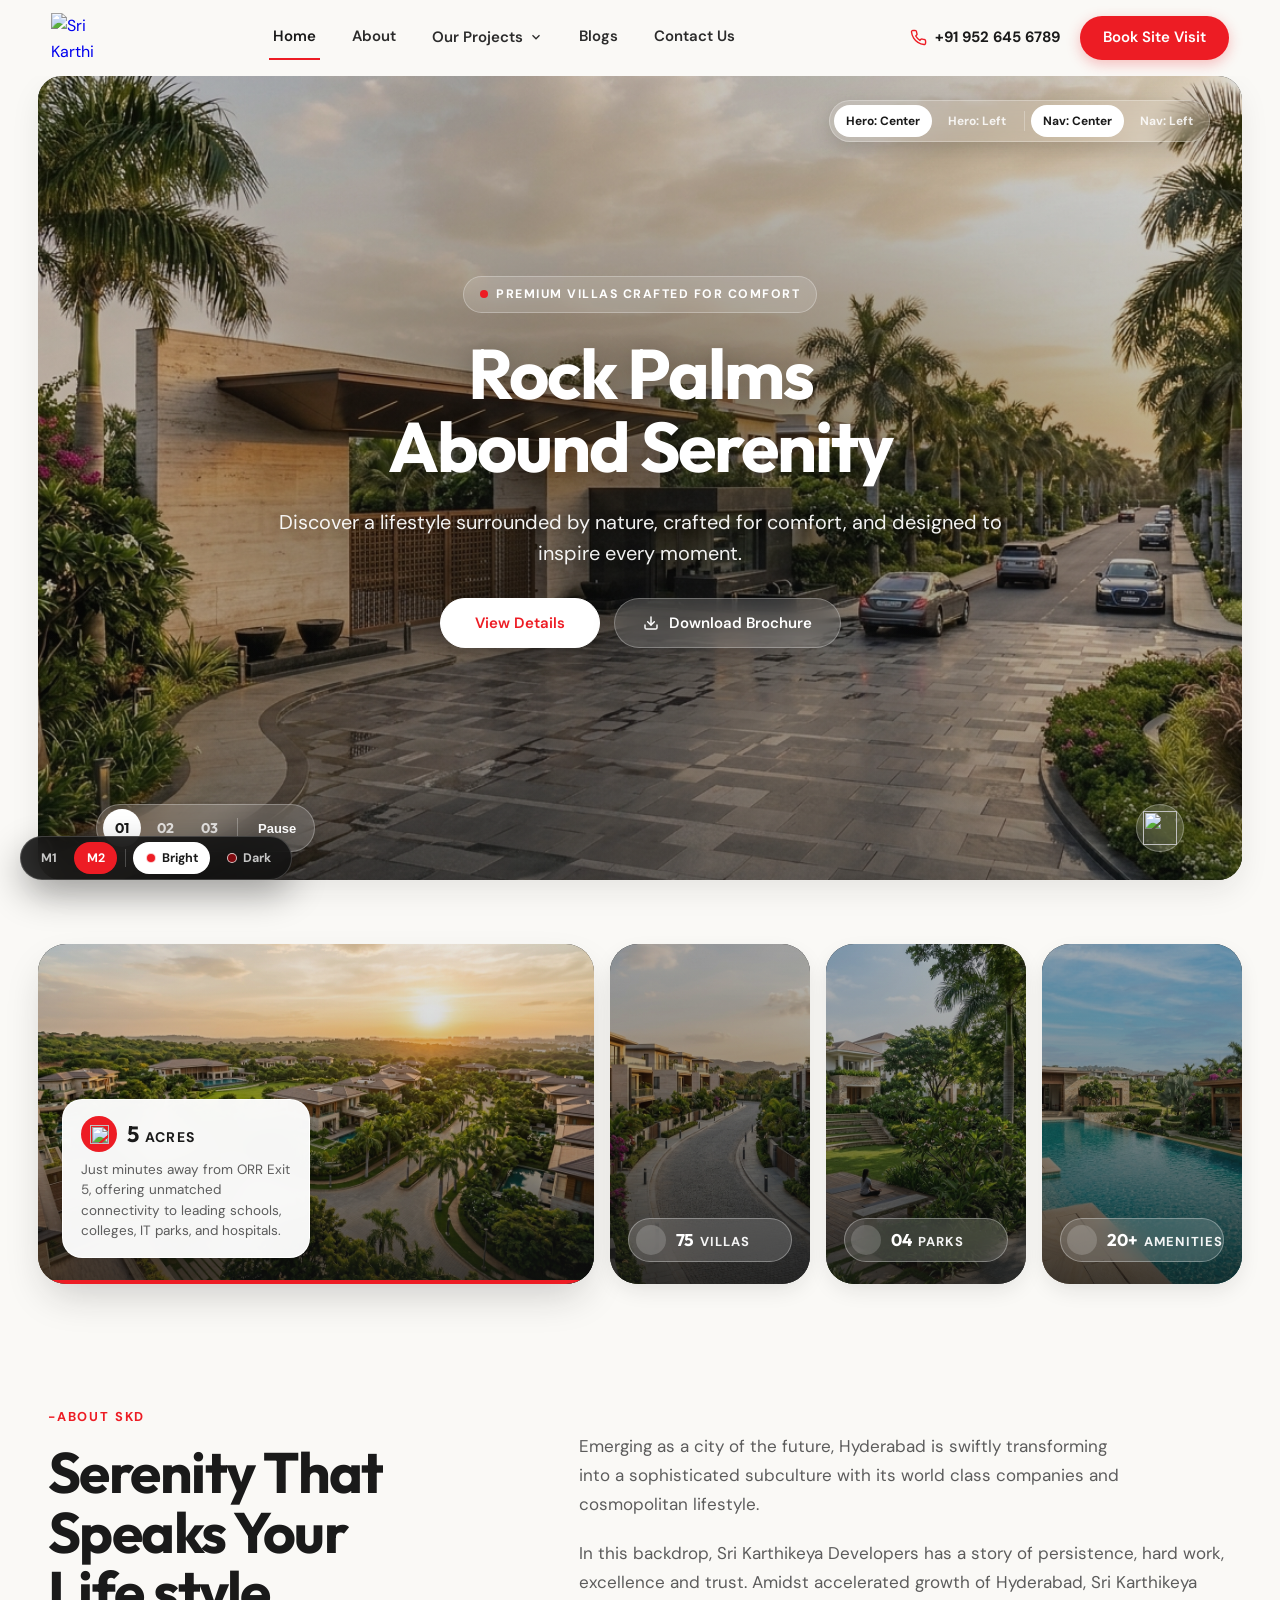
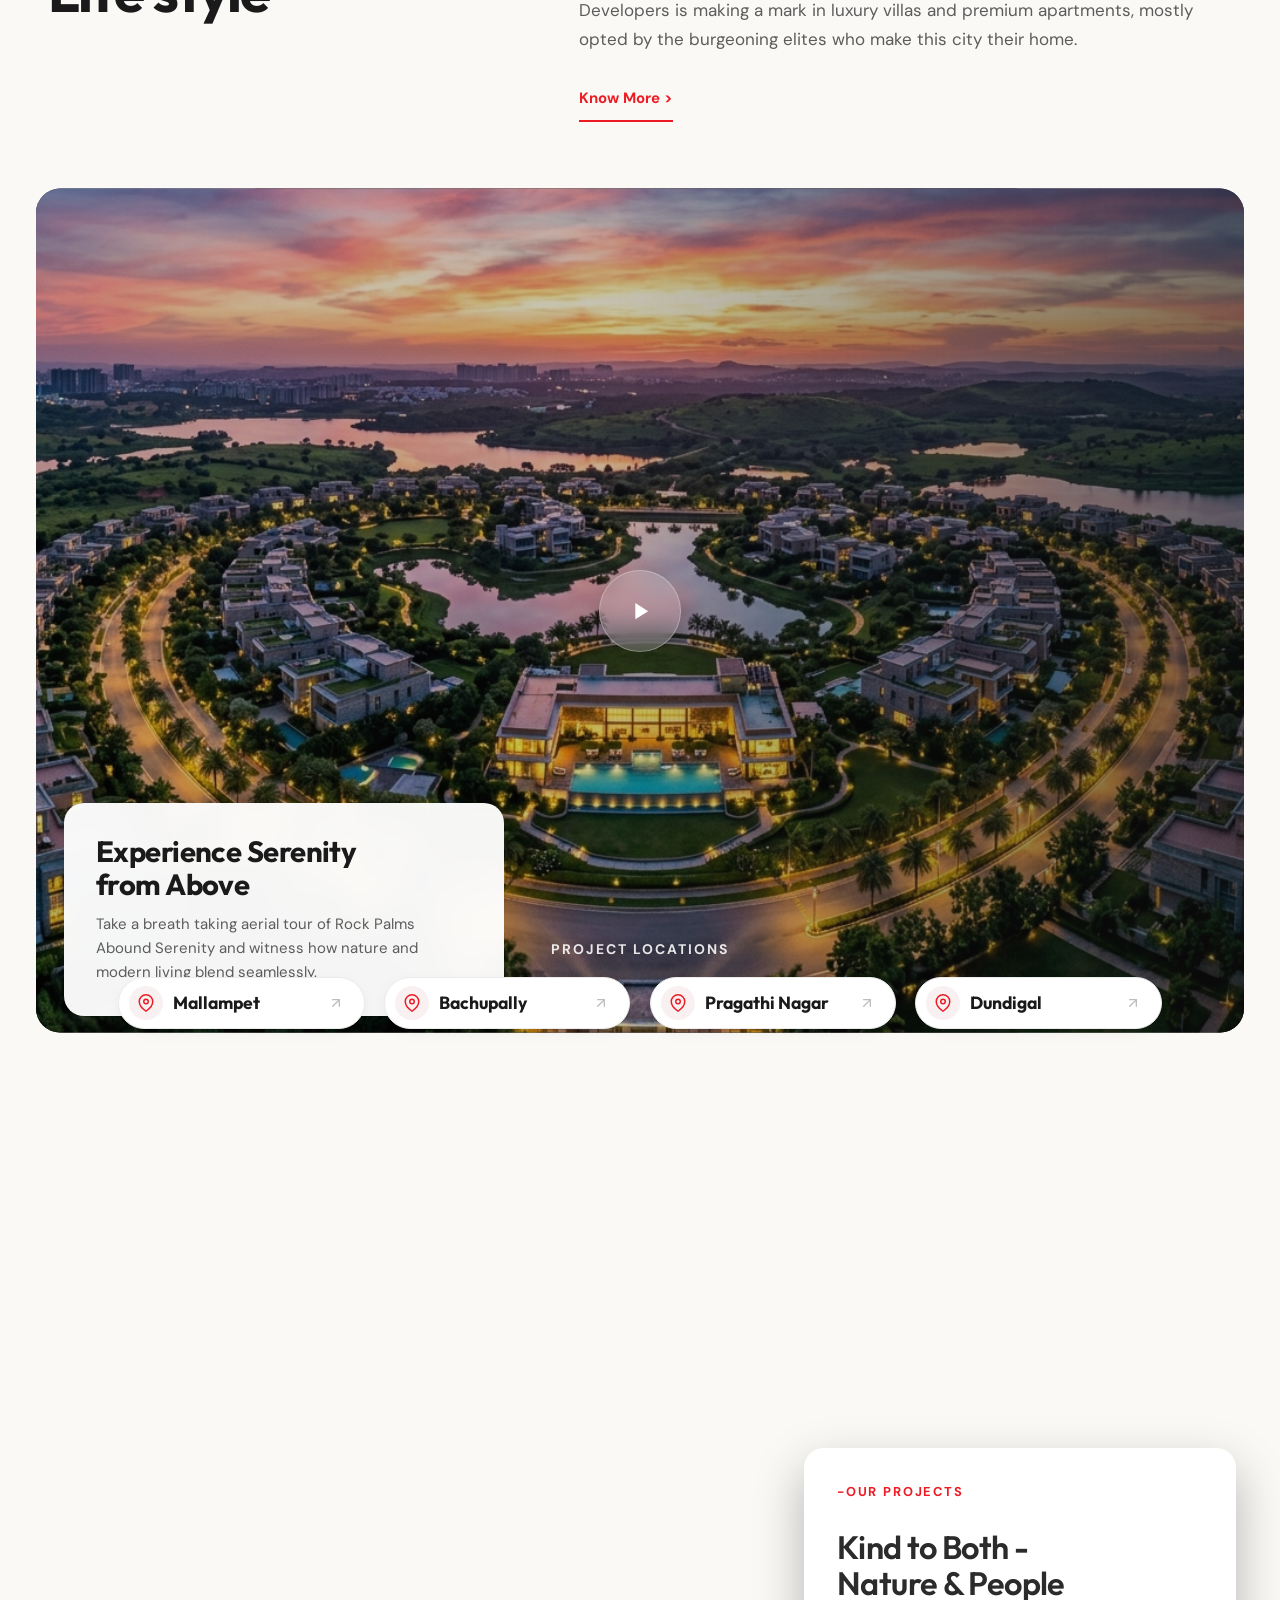
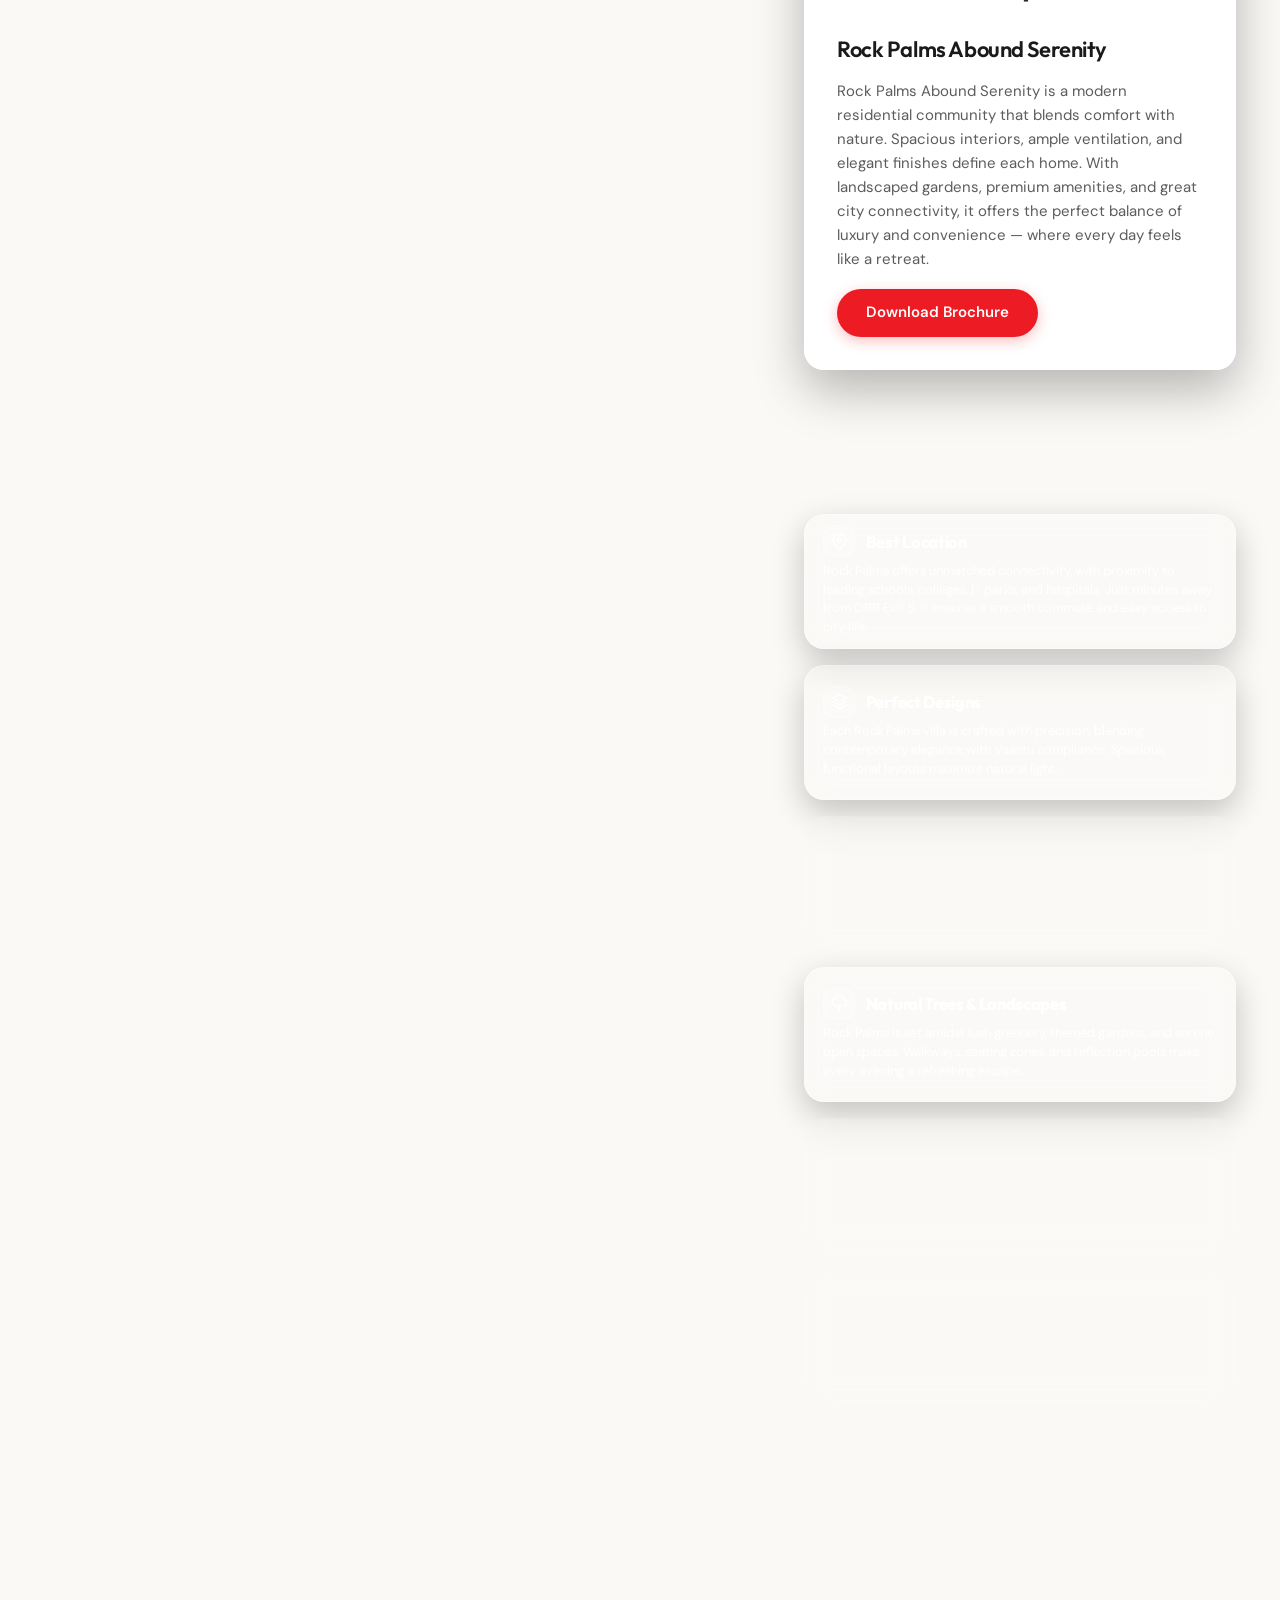
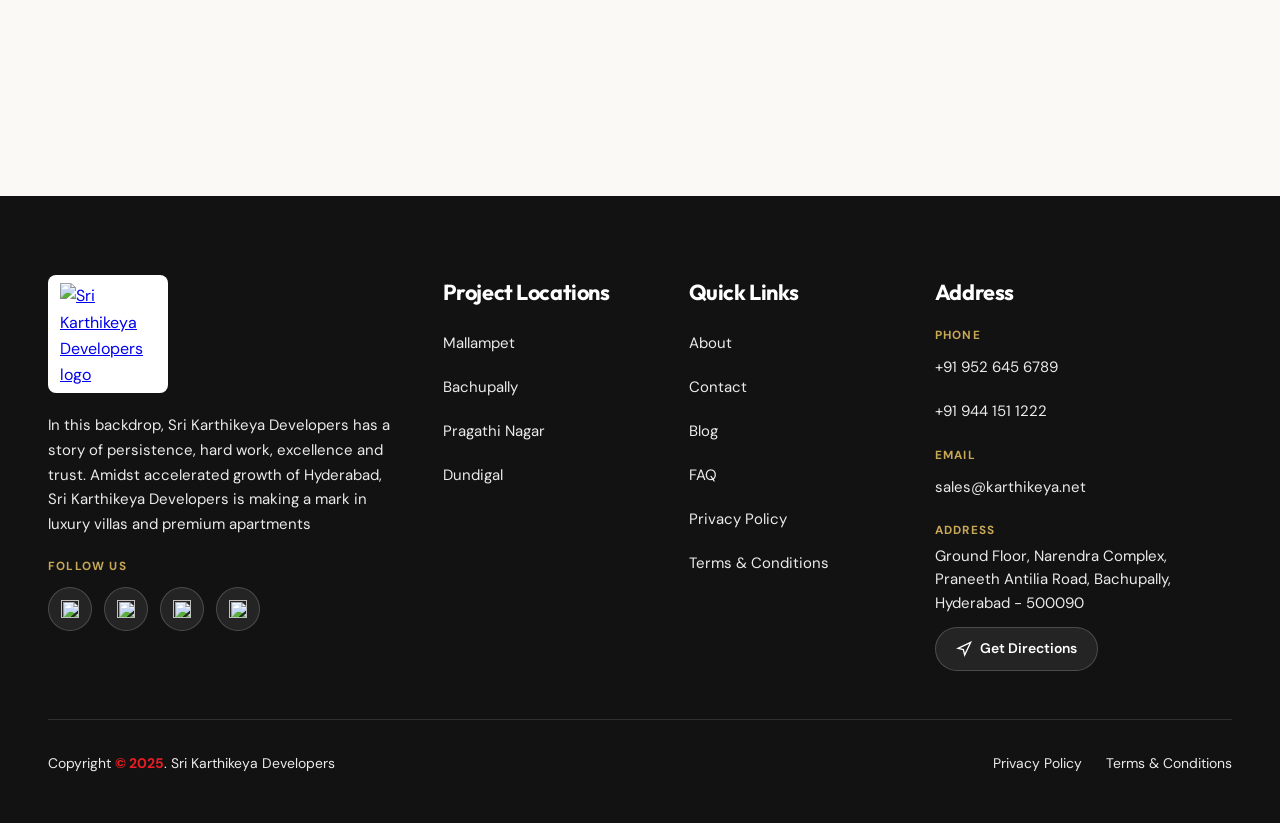
==== skd-m1/index.html @ de484b1a "first commit" ====
<!DOCTYPE html>
<html lang="en">
<head>
  <meta charset="utf-8">
  <meta name="viewport" content="width=device-width, initial-scale=1.0">
  <meta name="google-site-verification" content="l2DpLhpATEKh6-07Cgp-dvvUUeRcv5qAhG_S4uqRLrA">

  <!-- Preserved Exact Title, Description & Canonical -->
  <title>Sri Karthikeya Developers | Luxury Villas in Hyderabad</title>
  <meta name="description" content=" Sri Karthikeya Developers offers premium, nature-surrounded luxury villas and apartments in Hyderabad. Experience top-notch infrastructure, excellence, and trust.">
  <link rel="canonical" href="https://www.karthikeya.net">
  <link rel="icon" href="https://www.karthikeya.net/icon.png?d786ced064021175" type="image/png" sizes="384x384">

  <!-- Standard Open Graph Metadata (Obsolete meta keywords removed) -->
  <meta property="og:type" content="website">
  <meta property="og:url" content="https://www.karthikeya.net">
  <meta property="og:site_name" content="Sri Karthikeya Developers">
  <meta property="og:title" content="Sri Karthikeya Developers | Luxury Villas in Hyderabad">
  <meta property="og:description" content="Sri Karthikeya Developers offers premium, nature-surrounded luxury villas and apartments in Hyderabad. Experience top-notch infrastructure, excellence, and trust.">
  <meta property="og:image" content="assets/images/twilight-villas.jpg">
  <meta property="og:image:width" content="1200">
  <meta property="og:image:height" content="630">
  <meta property="og:image:alt" content="Luxury Villas by Sri Karthikeya Developers">

  <!-- Standard Twitter Card Metadata -->
  <meta name="twitter:card" content="summary_large_image">
  <meta name="twitter:site" content="@KarthikeyaSkc">
  <meta name="twitter:title" content="Sri Karthikeya Developers | Luxury Villas in Hyderabad">
  <meta name="twitter:description" content="Sri Karthikeya Developers offers premium, nature-surrounded luxury villas and apartments in Hyderabad. Experience top-notch infrastructure, excellence, and trust.">
  <meta name="twitter:image" content="assets/images/twilight-villas.jpg">
  <meta name="twitter:image:alt" content="Luxury Villas by Sri Karthikeya Developers">

  <!-- Resource Hints: Preconnect to Asset & Font Origins (Static <img> with fetchpriority="high" handles LCP discovery) -->
  <link rel="preconnect" href="https://www.karthikeya.net" crossorigin>
  <link rel="preconnect" href="https://fonts.googleapis.com">
  <link rel="preconnect" href="https://fonts.gstatic.com" crossorigin>
  <link href="https://fonts.googleapis.com/css2?family=DM+Sans:ital,opsz,wght@0,9..40,400..700;1,9..40,400..700&family=Outfit:wght@500;600;700&display=swap" rel="stylesheet">

  <!-- Stylesheet -->
  <link rel="stylesheet" href="styles.css">

  <!-- Google Tag Manager (Proper <head> Script) -->
  <script>
    (function(w,d,s,l,i){w[l]=w[l]||[];w[l].push({'gtm.start':
    new Date().getTime(),event:'gtm.js'});var f=d.getElementsByTagName(s)[0],
    j=d.createElement(s),dl=l!='dataLayer'?'&l='+l:'';j.async=true;j.src=
    'https://www.googletagmanager.com/gtm.js?id='+i+dl;f.parentNode.insertBefore(j,f);
    })(window,document,'script','dataLayer','GTM-T7M3QTGW');
  </script>

  <!-- JSON-LD Structured Data: RealEstateAgent, Residence/Product, AggregateRating & BreadcrumbList -->
  <script type="application/ld+json">
  {
    "@context": "https://schema.org",
    "@graph": [
      {
        "@type": ["RealEstateAgent", "LocalBusiness"],
        "@id": "https://www.karthikeya.net/#organization",
        "name": "Sri Karthikeya Developers",
        "url": "https://www.karthikeya.net",
        "logo": "https://www.karthikeya.net/_next/static/media/logo.ddf4068f.png",
        "image": "assets/images/twilight-villas.jpg",
        "description": "Sri Karthikeya Developers offers premium, nature-surrounded luxury villas and apartments in Hyderabad. Experience top-notch infrastructure, excellence, and trust.",
        "telephone": ["+91 952 645 6789", "+91 944 151 1222"],
        "email": "sales@karthikeya.net",
        "address": [
          {
            "@type": "PostalAddress",
            "name": "Corporate Office",
            "streetAddress": "Ground Floor, Narendra Complex, Praneeth Antilia Road, Bachupally",
            "addressLocality": "Hyderabad",
            "addressRegion": "Telangana",
            "postalCode": "500090",
            "addressCountry": "IN"
          },
          {
            "@type": "PostalAddress",
            "name": "Rock Palms Sales Office",
            "streetAddress": "Sy. No 347/P, Dundigal, Gandimaisamma",
            "addressLocality": "Hyderabad",
            "addressRegion": "Telangana",
            "postalCode": "500043",
            "addressCountry": "IN"
          }
        ],
        "geo": {
          "@type": "GeoCoordinates",
          "latitude": 17.5946,
          "longitude": 78.4148
        },
        "areaServed": ["Mallampet", "Bachupally", "Pragathi Nagar", "Dundigal", "Hyderabad"],
        "openingHoursSpecification": {
          "@type": "OpeningHoursSpecification",
          "dayOfWeek": ["Monday", "Tuesday", "Wednesday", "Thursday", "Friday", "Saturday", "Sunday"],
          "opens": "08:00",
          "closes": "19:00"
        },
        "sameAs": [
          "https://www.facebook.com/share/178g3oEWJz/",
          "https://x.com/KarthikeyaSkc",
          "https://www.instagram.com/srikarthikeyadevelopers?igsh=MXU5azRob2h5Y2Y5dA==",
          "https://www.youtube.com/channel/UCl4HqwV1xPZ75QgO2vMsKxQ"
        ],
        "aggregateRating": {
          "@type": "AggregateRating",
          "ratingValue": "4.8",
          "bestRating": "5",
          "ratingCount": "5",
          "reviewCount": "5"
        },
        "review": [
          {
            "@type": "Review",
            "author": { "@type": "Person", "name": "Ms. Niharika", "jobTitle": "Product Designer" },
            "reviewBody": "You can sense the expertise at every corner of the construction. They never compromise on quality. We are super happy with all aspects of them"
          },
          {
            "@type": "Review",
            "author": { "@type": "Person", "name": "Mr. V. Ramana", "jobTitle": "Doctor" },
            "reviewBody": "Timely Delivery is the most vital and impressive perk about this organization. You can trust them in all aspects."
          },
          {
            "@type": "Review",
            "author": { "@type": "Person", "name": "Mr. Amrendra", "jobTitle": "Engineer" },
            "reviewBody": "I find ‘SKD’ extremely dignified and ethical to customers for whom they build homes. Right from the first interaction onwards, the SKD team was very professional and organized."
          },
          {
            "@type": "Review",
            "author": { "@type": "Person", "name": "Ms. Reena", "jobTitle": "House Wife" },
            "reviewBody": "Initially we were a little skeptical about them, but they proved it to us that we made the best decision by believing in them. We are very happy."
          },
          {
            "@type": "Review",
            "author": { "@type": "Person", "name": "Balakrishna K", "jobTitle": "IT Product Owner" },
            "reviewBody": "I recently purchased a villa at Karthikeya Rock Palms, Dundigal, and had a seamless experience. The team was professional, responsive, and guided me through every step with clarity. Special thanks to Sri Murali garu for his patience and dedication. Highly recommend Sri Karthikeya Developers!"
          }
        ]
      },
      {
        "@type": ["GatedResidenceCommunity", "Residence"],
        "@id": "https://www.karthikeya.net/our-projects/ongoing#rock-palms",
        "name": "Rock Palms Abound Serenity",
        "url": "https://www.karthikeya.net/our-projects/ongoing",
        "image": "assets/images/best-location.jpg",
        "description": "Rock Palms Abound Serenity is a modern residential community that blends comfort with nature. Spacious interiors, ample ventilation, and elegant finishes define each home. With landscaped gardens, premium amenities, and great city connectivity, it offers the perfect balance of luxury and convenience — where every day feels like a retreat.",
        "address": {
          "@type": "PostalAddress",
          "streetAddress": "Sy. No 347/P, Dundigal, Gandimaisamma",
          "addressLocality": "Hyderabad",
          "addressRegion": "Telangana",
          "postalCode": "500043",
          "addressCountry": "IN"
        },
        "amenityFeature": [
          { "@type": "LocationFeatureSpecification", "name": "5 Acres Gated Community", "value": true },
          { "@type": "LocationFeatureSpecification", "name": "75 Luxury Villas", "value": true },
          { "@type": "LocationFeatureSpecification", "name": "04 Landscaped Parks", "value": true },
          { "@type": "LocationFeatureSpecification", "name": "20+ Premium Amenities & Three-Level Club House", "value": true },
          { "@type": "LocationFeatureSpecification", "name": "Dedicated School Bus Bay", "value": true }
        ]
      },
      {
        "@type": "BreadcrumbList",
        "@id": "https://www.karthikeya.net/#breadcrumb",
        "itemListElement": [
          {
            "@type": "ListItem",
            "position": 1,
            "name": "Home",
            "item": "https://www.karthikeya.net/"
          },
          {
            "@type": "ListItem",
            "position": 2,
            "name": "Ongoing Projects — Rock Palms Abound Serenity",
            "item": "https://www.karthikeya.net/our-projects/ongoing"
          }
        ]
      }
    ]
  }
  </script>
</head>
<body>
  <!-- Google Tag Manager (noscript) -->
  <noscript>
    <iframe src="https://www.googletagmanager.com/ns.html?id=GTM-T7M3QTGW" height="0" width="0" style="display:none;visibility:hidden" title="Google Tag Manager"></iframe>
  </noscript>

  <a href="#main-content" class="skip-link">Skip to main content</a>

  <!-- Floating M1 / M2 Total Layout Switcher -->
  <div class="version-switcher-dock" role="region" aria-label="Switch between M1 and M2 layouts">
    <div class="version-switcher-pill">
      <a href="m1.html" class="version-switch-btn" aria-current="false">M1</a>
      <a href="index.html" class="version-switch-btn is-active" aria-current="page">M2</a>
    </div>
  </div>

  <!-- ========================================================================
       1. STICKY HEADER (Compact Floating White Pill Bar — Spaciaz / Wander Style)
       ======================================================================== -->
  <header class="site-header" id="site-header">
    <div class="hero-outer-frame">
      <div class="header-bar">
        <!-- Single Brand Logo (Duplicate mobile logo removed) -->
        <a href="index.html" class="brand-logo" aria-label="Sri Karthikeya Developers Home">
          <img
            src="https://www.karthikeya.net/_next/static/media/logo.ddf4068f.png"
            alt="Sri Karthikeya Developers crest logo"
            width="300"
            height="320"
            decoding="async"
          >
        </a>

        <!-- Center Primary Navigation -->
        <nav class="primary-nav" aria-label="Primary navigation">
          <ul class="nav-list">
            <li>
              <a href="index.html" class="nav-link" aria-current="page">Home</a>
            </li>
            <li>
              <a href="about.html" class="nav-link">About</a>
            </li>
            <li class="nav-item-dropdown">
              <button
                type="button"
                class="nav-dropdown-trigger"
                id="projects-dropdown-btn"
                aria-expanded="false"
                aria-controls="projects-dropdown-menu"
              >
                <span>Our Projects</span>
                <svg width="14" height="14" viewBox="0 0 24 24" fill="none" stroke="currentColor" stroke-width="2.2" aria-hidden="true">
                  <polyline points="6 9 12 15 18 9"></polyline>
                </svg>
              </button>
              <ul class="dropdown-menu" id="projects-dropdown-menu" aria-label="Our Projects submenu">
                <li>
                  <a href="https://www.karthikeya.net/our-projects/ongoing" class="dropdown-link">Ongoing Projects</a>
                </li>
                <li>
                  <a href="https://www.karthikeya.net/our-projects/completed" class="dropdown-link">Completed Projects</a>
                </li>
              </ul>
            </li>
            <li>
              <a href="https://www.karthikeya.net/blogs" class="nav-link">Blogs</a>
            </li>
            <li>
              <a href="https://www.karthikeya.net/contact-us" class="nav-link">Contact Us</a>
            </li>
          </ul>
        </nav>

        <!-- Right Contact & Primary CTA -->
        <div class="header-actions">
          <div class="header-contact-group">
            <a href="tel:+919526456789" class="header-phone-link" title="Call +91 952 645 6789" aria-label="Contact Us at +91 952 645 6789">
              <svg width="17" height="17" viewBox="0 0 24 24" fill="none" stroke="currentColor" stroke-width="2" aria-hidden="true">
                <path d="M22 16.92v3a2 2 0 0 1-2.18 2 19.79 19.79 0 0 1-8.63-3.07 19.5 19.5 0 0 1-6-6 19.79 19.79 0 0 1-3.07-8.67A2 2 0 0 1 4.11 2h3a2 2 0 0 1 2 1.72 12.84 12.84 0 0 0 .7 2.81 2 2 0 0 1-.45 2.11L8.09 9.91a16 16 0 0 0 6 6l1.27-1.27a2 2 0 0 1 2.11-.45 12.84 12.84 0 0 0 2.81.7A2 2 0 0 1 22 16.92z"></path>
              </svg>
              <span>+91 952 645 6789</span>
            </a>
          </div>

          <button
            type="button"
            class="btn btn--primary btn--pill header-cta-desktop"
            data-modal-open="site-visit-modal"
            commandfor="site-visit-modal"
            command="show-modal"
          >
            Book Site Visit
          </button>

          <!-- Mobile Slim Bar Controls: Tap-to-Call Icon + Hamburger -->
          <div class="mobile-bar-actions">
            <a href="tel:+919526456789" class="icon-btn" aria-label="Call +91 952 645 6789">
              <svg width="20" height="20" viewBox="0 0 24 24" fill="none" stroke="currentColor" stroke-width="2" aria-hidden="true">
                <path d="M22 16.92v3a2 2 0 0 1-2.18 2 19.79 19.79 0 0 1-8.63-3.07 19.5 19.5 0 0 1-6-6 19.79 19.79 0 0 1-3.07-8.67A2 2 0 0 1 4.11 2h3a2 2 0 0 1 2 1.72 12.84 12.84 0 0 0 .7 2.81 2 2 0 0 1-.45 2.11L8.09 9.91a16 16 0 0 0 6 6l1.27-1.27a2 2 0 0 1 2.11-.45 12.84 12.84 0 0 0 2.81.7A2 2 0 0 1 22 16.92z"></path>
              </svg>
            </a>
            <button
              type="button"
              class="icon-btn"
              id="mobile-menu-open"
              aria-label="Open navigation menu"
              aria-expanded="false"
              aria-controls="mobile-drawer"
            >
              <svg width="22" height="22" viewBox="0 0 24 24" fill="none" stroke="currentColor" stroke-width="2.2" aria-hidden="true">
                <line x1="3" y1="6" x2="21" y2="6"></line>
                <line x1="3" y1="12" x2="21" y2="12"></line>
                <line x1="3" y1="18" x2="21" y2="18"></line>
              </svg>
            </button>
          </div>
        </div>
      </div>
    </div>
  </header>

  <!-- Mobile Full-Screen Menu Dialog -->
  <dialog class="mobile-drawer" id="mobile-drawer" aria-label="Mobile navigation menu">
    <div class="mobile-drawer__panel">
      <div>
        <div class="mobile-drawer__top">
          <span class="eyebrow" style="color: var(--secondary); margin: 0;">Sri Karthikeya Developers</span>
          <button type="button" class="icon-btn" id="mobile-menu-close" aria-label="Close navigation menu" autofocus>
            <svg width="20" height="20" viewBox="0 0 24 24" fill="none" stroke="currentColor" stroke-width="2.2" aria-hidden="true">
              <line x1="18" y1="6" x2="6" y2="18"></line>
              <line x1="6" y1="6" x2="18" y2="18"></line>
            </svg>
          </button>
        </div>

        <nav aria-label="Mobile primary navigation">
          <ul class="mobile-nav-list">
            <li><a href="index.html" class="mobile-nav-link">Home</a></li>
            <li><a href="about.html" class="mobile-nav-link">About</a></li>
            <li>
              <a href="https://www.karthikeya.net/our-projects/ongoing" class="mobile-nav-link">Our Projects</a>
              <ul class="mobile-sub-list">
                <li><a href="https://www.karthikeya.net/our-projects/ongoing" class="mobile-sub-link">Ongoing Projects</a></li>
                <li><a href="https://www.karthikeya.net/our-projects/completed" class="mobile-sub-link">Completed Projects</a></li>
              </ul>
            </li>
            <li><a href="https://www.karthikeya.net/blogs" class="mobile-nav-link">Blogs</a></li>
            <li><a href="https://www.karthikeya.net/contact-us" class="mobile-nav-link">Contact Us</a></li>
          </ul>
        </nav>
      </div>

      <div class="mobile-drawer__footer">
        <div class="mobile-contact-row">
          <span>Contact Us</span>
          <a href="tel:+919526456789">+91 952 645 6789</a>
        </div>
        <div class="mobile-contact-row">
          <span>Mail Us</span>
          <a href="mailto:sales@karthikeya.net">sales@karthikeya.net</a>
        </div>
        <button
          type="button"
          class="btn btn--primary"
          data-modal-open="site-visit-modal"
          commandfor="site-visit-modal"
          command="show-modal"
        >
          Book Site Visit
        </button>
      </div>
    </div>
  </dialog>

  <main id="main-content">
    <!-- ======================================================================
         2. HERO SECTION (Full-Width Framed Centerpiece — Wander Style)
         ====================================================================== -->
    <section class="hero-section" aria-labelledby="hero-heading">
      <div class="hero-outer-frame hero-shell">
        <div class="hero-canvas-frame">
          <!-- Full-Brightness Architectural Photo Stage (Eager Slide 01 + Lazy Slides 02/03) -->
          <div class="hero-media-stage">
            <img
              src="assets/images/hero-1.jpg"
              alt="Twilight architectural view of Rock Palms Abound Serenity luxury villas in Dundigal, Hyderabad"
              width="2880"
              height="1440"
              fetchpriority="high"
              decoding="async"
              class="hero-slide-img is-active"
              data-hero-slide="0"
            >
            <img
              src="assets/images/hero-2.jpg"
              alt="Landscaped avenue and contemporary villa facade at Rock Palms Abound Serenity"
              width="2880"
              height="1440"
              fetchpriority="low"
              loading="lazy"
              decoding="async"
              class="hero-slide-img"
              data-hero-slide="1"
              aria-hidden="true"
            >
            <img
              src="assets/images/hero-3.jpg"
              alt="Clubhouse and lush green recreational spaces at Rock Palms Abound Serenity"
              width="2880"
              height="1440"
              fetchpriority="low"
              loading="lazy"
              decoding="async"
              class="hero-slide-img"
              data-hero-slide="2"
              aria-hidden="true"
            >
            <div class="hero-center-scrim" aria-hidden="true"></div>
          </div>

          <!-- Live Layout Comparison Toggle: Hero (Center / Left) & Nav (Center / Beside Logo) -->
          <div class="hero-variant-toggle" role="group" aria-label="Compare hero and navbar alignment options">
            <button type="button" class="hero-variant-btn is-active" data-hero-align="center" aria-pressed="true">Hero: Center</button>
            <button type="button" class="hero-variant-btn" data-hero-align="left" aria-pressed="false">Hero: Left</button>
            <span class="hero-pill-divider" aria-hidden="true"></span>
            <button type="button" class="hero-variant-btn is-active" data-nav-align="center" aria-pressed="true">Nav: Center</button>
            <button type="button" class="hero-variant-btn" data-nav-align="left" aria-pressed="false">Nav: Left</button>
          </div>

          <!-- Editorial Stack: Eyebrow -> H1 -> Tagline -> View Details + Download Brochure -->
          <div class="hero-center-content" id="hero-content-stack">
            <p class="hero-eyebrow-light">
              <span class="hero-eyebrow-dot" aria-hidden="true"></span>
              <span>Premium Villas Crafted for Comfort</span>
            </p>
            <h1 class="hero-title" id="hero-heading">Rock Palms Abound Serenity</h1>
            <p class="hero-tagline">
              Discover a lifestyle surrounded by nature, crafted for comfort, and designed to inspire every moment.
            </p>
            <div class="hero-cta-group">
              <a href="#rock-palms-section" class="btn btn--hero-view btn--pill">View Details</a>
              <button
                type="button"
                class="btn btn--hero-brochure btn--pill"
                data-modal-open="brochure-modal"
                commandfor="brochure-modal"
                command="show-modal"
              >
                <svg width="16" height="16" viewBox="0 0 24 24" fill="none" stroke="currentColor" stroke-width="2.2" stroke-linecap="round" stroke-linejoin="round" aria-hidden="true">
                  <path d="M21 15v4a2 2 0 0 1-2 2H5a2 2 0 0 1-2-2v-4"></path>
                  <polyline points="7 10 12 15 17 10"></polyline>
                  <line x1="12" y1="15" x2="12" y2="3"></line>
                </svg>
                <span>Download Brochure</span>
              </button>
            </div>
          </div>

          <!-- Bottom Bar Inside Hero Frame: Slide Pill (Bottom-Left) + WhatsApp Chat (Bottom-Right), Equal 48px Height -->
          <div class="hero-bottom-bar">
            <div class="hero-slider-pill" role="group" aria-label="Hero slideshow controls">
              <button type="button" class="hero-slide-btn" data-hero-slide-btn="0" aria-current="true" aria-label="Show hero slide 01">01</button>
              <button type="button" class="hero-slide-btn" data-hero-slide-btn="1" aria-current="false" aria-label="Show hero slide 02">02</button>
              <button type="button" class="hero-slide-btn" data-hero-slide-btn="2" aria-current="false" aria-label="Show hero slide 03">03</button>
              <span class="hero-pill-divider" aria-hidden="true"></span>
              <button type="button" class="hero-pause-btn" id="hero-pause-btn" aria-label="Pause hero image slideshow">Pause</button>
            </div>

            <a
              href="https://api.whatsapp.com/send/?phone=919526456789&amp;text=I+am+Interested+Can+you+please+help+&amp;type=phone_number&amp;app_absent=0"
              target="_blank"
              rel="noopener noreferrer"
              class="hero-whatsapp-pill"
              aria-label="Chat with Sri Karthikeya Developers on WhatsApp"
            >
              <img
                src="https://www.karthikeya.net/_next/static/media/whatsapp.4ac5c7cb.png"
                alt=""
                width="144"
                height="144"
                decoding="async"
              >
            </a>
          </div>
        </div>

        <!-- 4 Horizontally Expanding X-Axis Accordion Highlight Cards (Timed + Clickable) -->
        <div class="highlights-strip" role="region" aria-label="Rock Palms Abound Serenity key highlights">
          <div class="highlights-accordion" id="highlights-accordion">
            <!-- Card 1: 5 Acres -->
            <button
              type="button"
              class="highlight-card is-active"
              aria-expanded="true"
              data-highlight-index="0"
            >
              <img
                src="assets/images/highlight-acres.jpg"
                alt="Aerial view of the 5-acre Rock Palms Abound Serenity community"
                width="2400"
                height="1632"
                loading="lazy"
                decoding="async"
                class="highlight-card__bg"
              >
              <span class="highlight-card__scrim" aria-hidden="true"></span>
              <span class="highlight-card__content">
                <span class="highlight-card__header-row">
                  <span class="highlight-card__icon" aria-hidden="true">
                    <img
                      src="https://www.karthikeya.net/_next/static/media/acres.1ed4539f.png"
                      alt=""
                      width="193"
                      height="192"
                      loading="lazy"
                      decoding="async"
                    >
                  </span>
                  <span class="highlight-card__title-line">
                    <span class="highlight-card__value" data-count-target="5">5</span>
                    <span class="highlight-card__label">Acres</span>
                  </span>
                </span>
                <span class="highlight-card__desc-wrap">
                  <span class="highlight-card__desc">
                    Just minutes away from ORR Exit 5, offering unmatched connectivity to leading schools, colleges, IT parks, and hospitals.
                  </span>
                </span>
              </span>
              <span class="highlight-card__progress" aria-hidden="true"><span class="highlight-card__progress-fill"></span></span>
            </button>

            <!-- Card 2: 75 Villas -->
            <button
              type="button"
              class="highlight-card"
              aria-expanded="false"
              data-highlight-index="1"
            >
              <img
                src="assets/images/highlight-villas.jpg"
                alt="Contemporary luxury villas at Rock Palms Abound Serenity"
                width="2400"
                height="1632"
                loading="lazy"
                decoding="async"
                class="highlight-card__bg"
              >
              <span class="highlight-card__scrim" aria-hidden="true"></span>
              <span class="highlight-card__content">
                <span class="highlight-card__header-row">
                  <span class="highlight-card__icon" aria-hidden="true">
                    <img
                      src="https://www.karthikeya.net/_next/static/media/villas.12d9b89d.png"
                      alt=""
                      width="192"
                      height="144"
                      loading="lazy"
                      decoding="async"
                    >
                  </span>
                  <span class="highlight-card__title-line">
                    <span class="highlight-card__value" data-count-target="75">75</span>
                    <span class="highlight-card__label">Villas</span>
                  </span>
                </span>
                <span class="highlight-card__desc-wrap">
                  <span class="highlight-card__desc">
                    Crafted with precision, blending contemporary elegance with Vaastu compliance and spacious layouts that maximize natural light.
                  </span>
                </span>
              </span>
              <span class="highlight-card__progress" aria-hidden="true"><span class="highlight-card__progress-fill"></span></span>
            </button>

            <!-- Card 3: 04 Parks -->
            <button
              type="button"
              class="highlight-card"
              aria-expanded="false"
              data-highlight-index="2"
            >
              <img
                src="assets/images/highlight-parks.jpg"
                alt="Landscaped parks and lush greenery at Rock Palms Abound Serenity"
                width="2400"
                height="1632"
                loading="lazy"
                decoding="async"
                class="highlight-card__bg"
              >
              <span class="highlight-card__scrim" aria-hidden="true"></span>
              <span class="highlight-card__content">
                <span class="highlight-card__header-row">
                  <span class="highlight-card__icon" aria-hidden="true">
                    <img
                      src="https://www.karthikeya.net/_next/static/media/parks.87aaa06c.png"
                      alt=""
                      width="193"
                      height="192"
                      loading="lazy"
                      decoding="async"
                    >
                  </span>
                  <span class="highlight-card__title-line">
                    <span class="highlight-card__value" data-count-target="4" data-count-pad="true">04</span>
                    <span class="highlight-card__label">Parks</span>
                  </span>
                </span>
                <span class="highlight-card__desc-wrap">
                  <span class="highlight-card__desc">
                    Set amidst lush greenery, themed gardens, walkways, seating zones, and reflection pools for a refreshing evening escape.
                  </span>
                </span>
              </span>
              <span class="highlight-card__progress" aria-hidden="true"><span class="highlight-card__progress-fill"></span></span>
            </button>

            <!-- Card 4: 20+ Amenities -->
            <button
              type="button"
              class="highlight-card"
              aria-expanded="false"
              data-highlight-index="3"
            >
              <img
                src="assets/images/highlight-amenities.jpg"
                alt="Clubhouse and 20+ lifestyle amenities at Rock Palms Abound Serenity"
                width="2400"
                height="1632"
                loading="lazy"
                decoding="async"
                class="highlight-card__bg"
              >
              <span class="highlight-card__scrim" aria-hidden="true"></span>
              <span class="highlight-card__content">
                <span class="highlight-card__header-row">
                  <span class="highlight-card__icon" aria-hidden="true">
                    <img
                      src="https://www.karthikeya.net/_next/static/media/amenities.5769b499.png"
                      alt=""
                      width="183"
                      height="192"
                      loading="lazy"
                      decoding="async"
                    >
                  </span>
                  <span class="highlight-card__title-line">
                    <span class="highlight-card__value" data-count-target="20" data-count-suffix="+">20+</span>
                    <span class="highlight-card__label">Amenities</span>
                  </span>
                </span>
                <span class="highlight-card__desc-wrap">
                  <span class="highlight-card__desc">
                    An exclusive three-level clubhouse designed for leisure and wellness, from indoor games to open party spaces for every generation.
                  </span>
                </span>
              </span>
              <span class="highlight-card__progress" aria-hidden="true"><span class="highlight-card__progress-fill"></span></span>
            </button>
          </div>
        </div>
      </div>
    </section>

    <!-- ======================================================================
         3. ABOUT SKD (Title Left / Copy Right)
         ====================================================================== -->
    <section class="section about-section" id="about-skd-section" aria-labelledby="about-heading">
      <div class="container">
        <div class="about-split reveal-on-scroll">
          <!-- Left Column: Eyebrow + Large Editorial Title Sized to Balance Right Copy -->
          <div class="about-heading-col">
            <p class="eyebrow">-About SKD</p>
            <h2 class="about-title" id="about-heading">Serenity That Speaks Your Life style</h2>
          </div>

          <!-- Right Column: Paragraphs + "Know More >" Link -->
          <div class="about-copy-col">
            <div class="about-paragraphs">
              <p>
                Emerging as a city of the future, Hyderabad is swiftly transforming into a sophisticated subculture with its world class companies and cosmopolitan lifestyle.
              </p>
              <p>
                In this backdrop, Sri Karthikeya Developers has a story of persistence, hard work, excellence and trust. Amidst accelerated growth of Hyderabad, Sri Karthikeya Developers is making a mark in luxury villas and premium apartments, mostly opted by the burgeoning elites who make this city their home.
              </p>
            </div>
            <div>
              <a href="about.html" class="link-arrow">Know More &gt;</a>
            </div>
          </div>
        </div>
      </div>
    </section>

    <!-- ======================================================================
         4. CONTINUOUS SCROLLYTELLING STAGE:
            Phase 1: Pinned Rounded Drone Video + Left Card ("Experience Serenity from Above")
            Phase 2: Scroll Expands Video to 100% Full Width & Left Card Slides Away
            Phase 3: "Our Projects" Intro Card & 6 Feature Cards Scroll Up on Right (Crossfading 7 Images)
            Phase 4: Image Shrinks & 4 "Project Locations" Slide Up Centered
         ====================================================================== -->
    <section class="projects-section is-video-phase is-compact-features" id="rock-palms-section" aria-labelledby="projects-heading">
      <!-- Sticky 100dvh Viewport Stage -->
      <div class="projects-bg-sticky" id="projects-bg-sticky">
        <div class="projects-media-frame" id="drone-stage">
          <!-- Layer 0: Drone Aerial Tour Video -->
          <video
            id="drone-video"
            class="drone-video"
            width="1920"
            height="1080"
            src="https://www.karthikeya.net/videos/place/drone-shot-1.mp4"
            poster="assets/images/drone-poster.jpg"
            loop
            muted
            playsinline
            preload="metadata"
          ></video>

          <!-- Layers 1–7: 7 Project Images Crossfading Over Video as Right Cards Scroll -->
          <img
            src="assets/images/project-intro.jpg"
            alt="Rock Palms Abound Serenity luxury villa community surrounded by landscaped greenery"
            width="2880"
            height="1440"
            loading="lazy"
            decoding="async"
            class="projects-media-slide"
            data-project-img="0"
          >
          <img
            src="assets/images/best-location.jpg"
            alt="Aerial location map and entrance perspective of Rock Palms Abound Serenity near ORR Exit 5, Dundigal"
            width="2400"
            height="1632"
            loading="lazy"
            decoding="async"
            class="projects-media-slide"
            data-project-img="1"
          >
          <img
            src="assets/images/perfect-designs.jpg"
            alt="Contemporary Vaastu-compliant villa architectural elevation at Rock Palms Abound Serenity"
            width="2400"
            height="1632"
            loading="lazy"
            decoding="async"
            class="projects-media-slide"
            data-project-img="2"
          >
          <img
            src="assets/images/club-house.jpg"
            alt="Exclusive three-level clubhouse and leisure complex at Rock Palms Abound Serenity"
            width="2400"
            height="1632"
            loading="lazy"
            decoding="async"
            class="projects-media-slide"
            data-project-img="3"
          >
          <img
            src="assets/images/trees-landscapes.jpg"
            alt="Lush landscaped gardens, walkways, and green avenues at Rock Palms Abound Serenity"
            width="2400"
            height="1632"
            loading="lazy"
            decoding="async"
            class="projects-media-slide"
            data-project-img="4"
          >
          <img
            src="assets/images/school-bus-bay.jpg"
            alt="Dedicated and safe school bus pick-up and drop-off bay at Rock Palms entrance"
            width="2400"
            height="1632"
            loading="lazy"
            decoding="async"
            class="projects-media-slide"
            data-project-img="5"
          >
          <img
            src="assets/images/nature-into-home.jpg"
            alt="Sunlit villa living space with large windows opening onto private greenery at Rock Palms"
            width="2400"
            height="1632"
            loading="lazy"
            decoding="async"
            class="projects-media-slide"
            data-project-img="6"
          >

          <div class="projects-media-scrim" aria-hidden="true"></div>

          <!-- Video Phase UI: Bottom-Left Editorial Card (Slides Off Left on Play OR Scroll Expansion) -->
          <div class="drone-info-card" id="drone-info-card">
            <h3 class="drone-card__title" id="drone-heading">Experience Serenity from Above</h3>
            <p class="drone-card__text">
              Take a breath taking aerial tour of Rock Palms Abound Serenity and witness how nature and modern living blend seamlessly.
            </p>
          </div>

          <!-- Video Phase UI: Center Frosted Glass Play Button -->
          <div class="drone-center-trigger" id="drone-center-trigger">
            <button
              type="button"
              class="drone-play-btn"
              id="drone-play-btn"
              aria-label="Play aerial tour video"
            >
              <svg width="28" height="28" viewBox="0 0 24 24" fill="currentColor" aria-hidden="true">
                <path d="M8 5.14v14l11-7-11-7z"></path>
              </svg>
            </button>
          </div>

          <!-- Video Phase UI: Bottom-Right Frosted Glass Video Controls (Rewind 10s, Play/Pause, Forward 10s) -->
          <div class="drone-controls" id="drone-controls" role="group" aria-label="Aerial tour video controls">
            <button
              type="button"
              class="drone-ctrl-btn drone-ctrl-btn--seek"
              id="drone-rewind-btn"
              aria-label="Rewind 10 seconds"
            >
              <svg width="18" height="18" viewBox="0 0 24 24" fill="none" stroke="currentColor" stroke-width="2" stroke-linecap="round" stroke-linejoin="round" aria-hidden="true">
                <path d="M3 12a9 9 0 1 0 3-6.7L3 8"></path>
                <path d="M3 3v5h5"></path>
              </svg>
              <span>10s</span>
            </button>

            <button
              type="button"
              class="drone-ctrl-btn drone-ctrl-btn--primary"
              id="drone-toggle-btn"
              aria-label="Pause aerial tour video"
            >
              <svg width="20" height="20" viewBox="0 0 24 24" fill="currentColor" aria-hidden="true">
                <rect x="6" y="5" width="4" height="14" rx="1"></rect>
                <rect x="14" y="5" width="4" height="14" rx="1"></rect>
              </svg>
            </button>

            <button
              type="button"
              class="drone-ctrl-btn drone-ctrl-btn--seek"
              id="drone-forward-btn"
              aria-label="Forward 10 seconds"
            >
              <span>10s</span>
              <svg width="18" height="18" viewBox="0 0 24 24" fill="none" stroke="currentColor" stroke-width="2" stroke-linecap="round" stroke-linejoin="round" aria-hidden="true">
                <path d="M21 12a9 9 0 1 1-3-6.7L21 8"></path>
                <path d="M21 3v5h-5"></path>
              </svg>
            </button>
          </div>

          <!-- Projects Phase UI: Frosted Glass Step Counter Pill + Mode Toggle (Bottom-Left of Image) -->
          <div class="projects-media-badge" id="projects-media-badge" aria-live="polite">
            <span class="projects-media-badge__count" id="projects-step-count">01 / 07</span>
            <span class="projects-media-badge__dot" aria-hidden="true"></span>
            <span class="projects-media-badge__label" id="projects-step-label">Rock Palms Abound Serenity</span>
          </div>

          <div class="projects-mode-switcher" id="projects-mode-switcher" role="group" aria-label="Our Projects features layout mode">
            <button
              type="button"
              class="projects-mode-btn is-active"
              data-projects-mode="compact"
              aria-pressed="true"
            >
              Compact: 6 Features Hover
            </button>
            <button
              type="button"
              class="projects-mode-btn"
              data-projects-mode="scroll"
              aria-pressed="false"
            >
              Scroll: 1-by-1
            </button>
          </div>

          <!-- Live Width / Card Height / Spacing Gap Controls for Our Projects Cards -->
          <div class="projects-tuner-bar" id="projects-tuner-bar" role="region" aria-label="Adjust Our Projects cards width, height, and gap">
            <label class="projects-tuner-ctrl">
              <span>Width: <strong id="proj-width-val">560px</strong></span>
              <input type="range" id="proj-width-slider" min="380" max="820" step="4" value="560">
            </label>
            <span class="projects-tuner-sep" aria-hidden="true"></span>
            <label class="projects-tuner-ctrl">
              <span>Height: <strong id="proj-height-val">96px</strong></span>
              <input type="range" id="proj-height-slider" min="64" max="200" step="2" value="96">
            </label>
            <span class="projects-tuner-sep" aria-hidden="true"></span>
            <label class="projects-tuner-ctrl">
              <span>Gap: <strong id="proj-gap-val">8px</strong></span>
              <input type="range" id="proj-gap-slider" min="4" max="48" step="2" value="8">
            </label>
          </div>
        </div>

        <!-- Finale Dock: Slides Up From Bottom as Image Container Decreases -->
        <div class="projects-locations-finale" id="projects-locations-finale" aria-labelledby="project-locations-heading">
          <h3 class="projects-locations-title" id="project-locations-heading">Project Locations</h3>
          <ul class="projects-locations-grid" role="list">
            <li>
              <a href="https://www.karthikeya.net/our-projects/completed" class="project-location-card">
                <span class="project-location-card__pin" aria-hidden="true">
                  <svg width="18" height="18" viewBox="0 0 24 24" fill="none" stroke="currentColor" stroke-width="2" stroke-linecap="round" stroke-linejoin="round">
                    <path d="M21 10c0 7-9 13-9 13s-9-6-9-13a9 9 0 0 1 18 0z"></path>
                    <circle cx="12" cy="10" r="3"></circle>
                  </svg>
                </span>
                <span class="project-location-card__name">Mallampet</span>
                <svg class="project-location-card__arrow" width="16" height="16" viewBox="0 0 24 24" fill="none" stroke="currentColor" stroke-width="2" stroke-linecap="round" stroke-linejoin="round" aria-hidden="true">
                  <line x1="7" y1="17" x2="17" y2="7"></line>
                  <polyline points="7 7 17 7 17 17"></polyline>
                </svg>
              </a>
            </li>
            <li>
              <a href="https://www.karthikeya.net/our-projects/completed" class="project-location-card">
                <span class="project-location-card__pin" aria-hidden="true">
                  <svg width="18" height="18" viewBox="0 0 24 24" fill="none" stroke="currentColor" stroke-width="2" stroke-linecap="round" stroke-linejoin="round">
                    <path d="M21 10c0 7-9 13-9 13s-9-6-9-13a9 9 0 0 1 18 0z"></path>
                    <circle cx="12" cy="10" r="3"></circle>
                  </svg>
                </span>
                <span class="project-location-card__name">Bachupally</span>
                <svg class="project-location-card__arrow" width="16" height="16" viewBox="0 0 24 24" fill="none" stroke="currentColor" stroke-width="2" stroke-linecap="round" stroke-linejoin="round" aria-hidden="true">
                  <line x1="7" y1="17" x2="17" y2="7"></line>
                  <polyline points="7 7 17 7 17 17"></polyline>
                </svg>
              </a>
            </li>
            <li>
              <a href="https://www.karthikeya.net/our-projects/completed" class="project-location-card">
                <span class="project-location-card__pin" aria-hidden="true">
                  <svg width="18" height="18" viewBox="0 0 24 24" fill="none" stroke="currentColor" stroke-width="2" stroke-linecap="round" stroke-linejoin="round">
                    <path d="M21 10c0 7-9 13-9 13s-9-6-9-13a9 9 0 0 1 18 0z"></path>
                    <circle cx="12" cy="10" r="3"></circle>
                  </svg>
                </span>
                <span class="project-location-card__name">Pragathi Nagar</span>
                <svg class="project-location-card__arrow" width="16" height="16" viewBox="0 0 24 24" fill="none" stroke="currentColor" stroke-width="2" stroke-linecap="round" stroke-linejoin="round" aria-hidden="true">
                  <line x1="7" y1="17" x2="17" y2="7"></line>
                  <polyline points="7 7 17 7 17 17"></polyline>
                </svg>
              </a>
            </li>
            <li>
              <a href="https://www.karthikeya.net/our-projects/ongoing" class="project-location-card">
                <span class="project-location-card__pin" aria-hidden="true">
                  <svg width="18" height="18" viewBox="0 0 24 24" fill="none" stroke="currentColor" stroke-width="2" stroke-linecap="round" stroke-linejoin="round">
                    <path d="M21 10c0 7-9 13-9 13s-9-6-9-13a9 9 0 0 1 18 0z"></path>
                    <circle cx="12" cy="10" r="3"></circle>
                  </svg>
                </span>
                <span class="project-location-card__name">Dundigal</span>
                <svg class="project-location-card__arrow" width="16" height="16" viewBox="0 0 24 24" fill="none" stroke="currentColor" stroke-width="2" stroke-linecap="round" stroke-linejoin="round" aria-hidden="true">
                  <line x1="7" y1="17" x2="17" y2="7"></line>
                  <polyline points="7 7 17 7 17 17"></polyline>
                </svg>
              </a>
            </li>
          </ul>
        </div>
      </div>

      <!-- Scroll Driver Track: Video Expansion Zone -> Right-Side Project Cards -> Finale Sentinel -->
      <div class="projects-overlay-track">
        <!-- Zone 1: Video Hold & Full-Screen Expansion Scroll Runway -->
        <div class="projects-video-scroll-zone" id="projects-video-scroll-zone" aria-hidden="true"></div>

        <!-- Zone 2: Right-Side Scrolling Overlay Cards (Upon the Expanded 100% Full-Width Stage) -->
        <div class="container projects-overlay-container">
          <div class="projects-right-rail">
            <!-- Card 1 of 7: Project Intro Card on the Right -->
            <div
              class="projects-intro-card"
              data-project-step="0"
              data-step-label="Rock Palms Abound Serenity"
            >
              <p class="eyebrow">-Our Projects</p>
              <h2 class="section-title" id="projects-heading">Kind to Both - Nature &amp; People</h2>
              <h3 class="project-name-heading">Rock Palms Abound Serenity</h3>
              <p class="project-desc">
                Rock Palms Abound Serenity is a modern residential community that blends comfort with nature. Spacious interiors, ample ventilation, and elegant finishes define each home. With landscaped gardens, premium amenities, and great city connectivity, it offers the perfect balance of luxury and convenience — where every day feels like a retreat.
              </p>
              <div class="projects-intro-cta">
                <button
                  type="button"
                  class="btn btn--primary btn--pill"
                  data-modal-open="brochure-modal"
                  commandfor="brochure-modal"
                  command="show-modal"
                >
                  Download Brochure
                </button>
              </div>
            </div>

            <!-- Cards 2–7 of 7: 6 Feature Cards (Single Grouped Hover Container in Compact Mode | 1-by-1 Stack in Scroll Mode) -->
            <div class="projects-features-list" id="projects-features-list" role="list" aria-label="Rock Palms Abound Serenity features">
              <div class="projects-features-tray-head">
                <span class="projects-features-tray-title">6 Key Highlights — Rock Palms Abound Serenity</span>
                <span class="projects-features-tray-hint">Hover any feature to preview image</span>
              </div>
              <!-- Feature 1: Best Location -->
              <article
                class="project-story-card"
                role="listitem"
                tabindex="0"
                data-project-step="1"
                data-step-label="Best Location"
              >
                <div class="project-story-card__head">
                  <div class="feature-card__icon" aria-hidden="true">
                    <svg width="22" height="22" viewBox="0 0 24 24" fill="none" stroke="currentColor" stroke-width="1.8" stroke-linecap="round" stroke-linejoin="round">
                      <path d="M21 10c0 7-9 13-9 13s-9-6-9-13a9 9 0 0 1 18 0z"></path>
                      <circle cx="12" cy="10" r="3"></circle>
                    </svg>
                  </div>
                  <h4 class="feature-card__title">Best Location</h4>
                </div>
                <p class="feature-card__desc">
                  Rock Palms offers unmatched connectivity, with proximity to leading schools, colleges, IT parks, and hospitals. Just minutes away from ORR Exit 5, it ensures a smooth commute and easy access to city life.
                </p>
              </article>

              <!-- Feature 2: Perfect Designs -->
              <article
                class="project-story-card"
                role="listitem"
                tabindex="0"
                data-project-step="2"
                data-step-label="Perfect Designs"
              >
                <div class="project-story-card__head">
                  <div class="feature-card__icon" aria-hidden="true">
                    <svg width="22" height="22" viewBox="0 0 24 24" fill="none" stroke="currentColor" stroke-width="1.8" stroke-linecap="round" stroke-linejoin="round">
                      <polygon points="12 2 2 7 12 12 22 7 12 2"></polygon>
                      <polyline points="2 17 12 22 22 17"></polyline>
                      <polyline points="2 12 12 17 22 12"></polyline>
                    </svg>
                  </div>
                  <h4 class="feature-card__title">Perfect Designs</h4>
                </div>
                <p class="feature-card__desc">
                  Each Rock Palms villa is crafted with precision, blending contemporary elegance with Vaastu compliance. Spacious, functional layouts maximize natural light.
                </p>
              </article>

              <!-- Feature 3: Club House -->
              <article
                class="project-story-card"
                role="listitem"
                tabindex="0"
                data-project-step="3"
                data-step-label="Club House"
              >
                <div class="project-story-card__head">
                  <div class="feature-card__icon" aria-hidden="true">
                    <svg width="22" height="22" viewBox="0 0 24 24" fill="none" stroke="currentColor" stroke-width="1.8" stroke-linecap="round" stroke-linejoin="round">
                      <path d="M3 21h18"></path>
                      <path d="M5 21V7l7-4 7 4v14"></path>
                      <path d="M9 21v-6h6v6"></path>
                    </svg>
                  </div>
                  <h4 class="feature-card__title">Club House</h4>
                </div>
                <p class="feature-card__desc">
                  The exclusive three-level clubhouse at Rock Palms is a vibrant hub for leisure and wellness. From indoor games to open party spaces, it’s designed to keep every generation engaged.
                </p>
              </article>

              <!-- Feature 4: Natural Trees & Landscapes -->
              <article
                class="project-story-card"
                role="listitem"
                tabindex="0"
                data-project-step="4"
                data-step-label="Natural Trees & Landscapes"
              >
                <div class="project-story-card__head">
                  <div class="feature-card__icon" aria-hidden="true">
                    <svg width="22" height="22" viewBox="0 0 24 24" fill="none" stroke="currentColor" stroke-width="1.8" stroke-linecap="round" stroke-linejoin="round">
                      <path d="M12 22v-7"></path>
                      <path d="M7 15c-2.76 0-5-2.24-5-5 0-2.42 1.72-4.44 4.01-4.9A6.002 6.002 0 0 1 17.9 6.1C20.22 6.53 22 8.56 22 11c0 2.76-2.24 5-5 5H7z"></path>
                    </svg>
                  </div>
                  <h4 class="feature-card__title">Natural Trees &amp; Landscapes</h4>
                </div>
                <p class="feature-card__desc">
                  Rock Palms is set amidst lush greenery, themed gardens, and serene open spaces. Walkways, seating zones, and reflection pools make every evening a refreshing escape.
                </p>
              </article>

              <!-- Feature 5: School Bus bay -->
              <article
                class="project-story-card"
                role="listitem"
                tabindex="0"
                data-project-step="5"
                data-step-label="School Bus bay"
              >
                <div class="project-story-card__head">
                  <div class="feature-card__icon" aria-hidden="true">
                    <svg width="22" height="22" viewBox="0 0 24 24" fill="none" stroke="currentColor" stroke-width="1.8" stroke-linecap="round" stroke-linejoin="round">
                      <rect x="3" y="4" width="18" height="14" rx="2"></rect>
                      <path d="M3 11h18"></path>
                      <circle cx="7.5" cy="15" r="1"></circle>
                      <circle cx="16.5" cy="15" r="1"></circle>
                      <path d="M6 18v2"></path>
                      <path d="M18 18v2"></path>
                    </svg>
                  </div>
                  <h4 class="feature-card__title">School Bus bay</h4>
                </div>
                <p class="feature-card__desc">
                  Rock Palms provides a dedicated school bus bay for safe, hassle-free pick-ups and drop-offs. Parents can relax knowing their children have a secure start and end to the day.
                </p>
              </article>

              <!-- Feature 6: Bring Nature Into Home -->
              <article
                class="project-story-card"
                role="listitem"
                tabindex="0"
                data-project-step="6"
                data-step-label="Bring Nature Into Home"
              >
                <div class="project-story-card__head">
                  <div class="feature-card__icon" aria-hidden="true">
                    <svg width="22" height="22" viewBox="0 0 24 24" fill="none" stroke="currentColor" stroke-width="1.8" stroke-linecap="round" stroke-linejoin="round">
                      <circle cx="12" cy="12" r="4"></circle>
                      <path d="M12 2v2"></path>
                      <path d="M12 20v2"></path>
                      <path d="m4.93 4.93 1.41 1.41"></path>
                      <path d="m17.66 17.66 1.41 1.41"></path>
                      <path d="M2 12h2"></path>
                      <path d="M20 12h2"></path>
                      <path d="m6.34 17.66-1.41 1.41"></path>
                      <path d="m19.07 4.93-1.41 1.41"></path>
                    </svg>
                  </div>
                  <h4 class="feature-card__title">Bring Nature Into Home</h4>
                </div>
                <p class="feature-card__desc">
                  At Rock Palms, large windows and open layouts invite sunlight and fresh air into every corner. Indoor and outdoor spaces flow seamlessly, creating a home that feels alive with nature.
                </p>
              </article>
            </div>

            <!-- Finale Scroll Trigger Zone (After All 6 Cards Exit Top -> Shrinks Image & Slides Up Project Locations) -->
            <div class="projects-finale-sentinel" id="projects-finale-sentinel" aria-hidden="true"></div>
          </div>
        </div>
      </div>
    </section>

    <!-- ======================================================================
         5. WHY CHOOSE US (Left Text + Small Image Below | Right 2x2 Feature Grid)
         ====================================================================== -->
    <section class="section why-section section-deferred" aria-labelledby="why-heading">
      <div class="container">
        <div class="why-split">
          <!-- Left Column: Eyebrow, Title, Intro Text + Small Architectural Image Below -->
          <div class="why-left-col reveal-on-scroll">
            <div class="why-header">
              <p class="eyebrow">-Why Choose Us</p>
              <h2 class="section-title" id="why-heading">Why SKD Is The Perfect Choice?</h2>
              <p class="why-intro">
                Choosing Karthikeya means choosing trust, transparency, and excellence. With years of expertise in real estate, we offer end-to-end property solutions — from finding the perfect location to ensuring a smooth buying experience. Our commitment to quality, customer satisfaction, and ethical business practices sets us apart in turning your property dreams into reality.
              </p>
            </div>

            <div class="why-visual-card">
              <img
                src="assets/images/twilight-villas.jpg"
                alt="Architectural villa exterior and serene landscaped avenues by Sri Karthikeya Developers"
                width="1200"
                height="800"
                loading="lazy"
                decoding="async"
              >
            </div>
          </div>

          <!-- Right Column: 4 Features Stacked in a 2x2 Grid -->
          <div class="why-grid reveal-on-scroll">
            <article class="why-card">
              <div class="why-card__icon" aria-hidden="true">
                <svg width="26" height="26" viewBox="0 0 24 24" fill="none" stroke="currentColor" stroke-width="1.8" stroke-linecap="round" stroke-linejoin="round">
                  <rect x="4" y="2" width="16" height="20" rx="2" ry="2"></rect>
                  <path d="M9 22v-4h6v4"></path>
                  <path d="M8 6h.01"></path>
                  <path d="M16 6h.01"></path>
                  <path d="M12 6h.01"></path>
                  <path d="M12 10h.01"></path>
                  <path d="M12 14h.01"></path>
                  <path d="M16 10h.01"></path>
                  <path d="M16 14h.01"></path>
                  <path d="M8 10h.01"></path>
                  <path d="M8 14h.01"></path>
                </svg>
              </div>
              <h3 class="why-card__title">Top-Notch Infrastructure</h3>
              <p class="why-card__desc">
                Experience excellence with our top-notch infrastructure — modern designs, quality construction, and spaces built for lasting comfort and value.
              </p>
            </article>

            <article class="why-card">
              <div class="why-card__icon" aria-hidden="true">
                <svg width="26" height="26" viewBox="0 0 24 24" fill="none" stroke="currentColor" stroke-width="1.8" stroke-linecap="round" stroke-linejoin="round">
                  <path d="M17 21v-2a4 4 0 0 0-4-4H5a4 4 0 0 0-4 4v2"></path>
                  <circle cx="9" cy="7" r="4"></circle>
                  <path d="M23 21v-2a4 4 0 0 0-3-3.87"></path>
                  <path d="M16 3.13a4 4 0 0 1 0 7.75"></path>
                </svg>
              </div>
              <h3 class="why-card__title">Customer Centric Approach</h3>
              <p class="why-card__desc">
                Our approach is built around your needs, ensuring personalised service, clear communication, and dedicated support at every step of your real estate journey
              </p>
            </article>

            <article class="why-card">
              <div class="why-card__icon" aria-hidden="true">
                <svg width="26" height="26" viewBox="0 0 24 24" fill="none" stroke="currentColor" stroke-width="1.8" stroke-linecap="round" stroke-linejoin="round">
                  <path d="M12 22s8-4 8-10V5l-8-3-8 3v7c0 6 8 10 8 10z"></path>
                  <path d="m9 12 2 2 4-4"></path>
                </svg>
              </div>
              <h3 class="why-card__title">Best Quality</h3>
              <p class="why-card__desc">
                we adhere to the highest standards of construction and materials, delivering superior properties that stand the test of time and exceed expectations
              </p>
            </article>

            <article class="why-card">
              <div class="why-card__icon" aria-hidden="true">
                <svg width="26" height="26" viewBox="0 0 24 24" fill="none" stroke="currentColor" stroke-width="1.8" stroke-linecap="round" stroke-linejoin="round">
                  <polyline points="23 6 13.5 15.5 8.5 10.5 1 18"></polyline>
                  <polyline points="17 6 23 6 23 12"></polyline>
                </svg>
              </div>
              <h3 class="why-card__title">Value for Money</h3>
              <p class="why-card__desc">
                We offer premium properties at competitive prices, ensuring excellent returns on your investment without compromising on quality or lifestyle.
              </p>
            </article>
          </div>
        </div>
      </div>
    </section>

    <!-- ======================================================================
         6. TESTIMONIALS (Full-Width 5fr/7fr Split | Snap-Highlighted Carousel)
         ====================================================================== -->
    <section class="section testimonials-section section-deferred" aria-labelledby="testimonials-heading">
      <div class="container">
        <div class="testimonials-layout">
          <!-- Left Column (5fr): Header, Intro, and 3 Architectural Stat Cards -->
          <div class="testimonials-left reveal-on-scroll">
            <div class="testimonials-header-block">
              <p class="eyebrow">-Testimonial</p>
              <h2 class="section-title" id="testimonials-heading">What our Customers are saying us?</h2>
              <p class="section-intro">
                At Karthikeya, our clients are at the heart of everything we do. From helping families find their dream homes to guiding investors toward the right opportunities, we take pride in building trust through transparency, integrity, and personalized service.
              </p>
            </div>

            <div class="trust-stats-grid" aria-label="Customer satisfaction statistics">
              <div class="trust-stat-card">
                <p class="trust-stat-number" data-count-target="2000" data-count-suffix="+">2000+</p>
                <p class="trust-stat-label">Happy People</p>
              </div>
              <div class="trust-stat-card">
                <p class="trust-stat-number" data-count-target="1000" data-count-suffix="+">1000+</p>
                <p class="trust-stat-label">Home Build</p>
              </div>
              <div class="trust-stat-card">
                <div class="trust-stat-rating-row">
                  <p class="trust-stat-number" data-count-target="4.8" data-count-decimals="1">4.8</p>
                  <div class="trust-stat-stars" aria-label="4.8 out of 5 stars">
                    <svg width="22" height="22" viewBox="0 0 24 24" fill="currentColor" aria-hidden="true">
                      <path d="M12 2l3.09 6.26L22 9.27l-5 4.87 1.18 6.88L12 17.77l-6.18 3.25L7 14.14 2 9.27l6.91-1.01L12 2z"></path>
                    </svg>
                  </div>
                </div>
                <p class="trust-stat-label">Overall Rating</p>
              </div>
            </div>
          </div>

          <!-- Right Column: Single Full-Width Timed Testimonial Card + Bottom Timer Line & Carets -->
          <div
            class="testimonials-right carousel-region reveal-on-scroll"
            id="testimonial-region"
            role="region"
            aria-roledescription="carousel"
            aria-label="Customer testimonials"
          >
            <div class="carousel-track-wrapper">
              <div class="carousel-track" id="testimonial-track" tabindex="0" role="group" aria-label="Testimonial slides">
                <!-- Slide 1: Balakrishna K (with homeowner photo) -->
                <div
                  class="testimonial-slide testimonial-slide--featured is-snapped"
                  role="group"
                  aria-roledescription="slide"
                  aria-label="1 of 5"
                  data-marker-name="Go to testimonial 1: Balakrishna K"
                >
                  <article class="testimonial-card testimonial-card--featured">
                    <div style="display: flex; flex-direction: column; gap: 1.25rem;">
                      <div class="testimonial-card__header">
                        <div class="testimonial-author">
                          <span class="author-avatar" aria-hidden="true">BK</span>
                          <div>
                            <h3 class="author-name">Balakrishna K</h3>
                            <p class="author-role">IT Product Owner</p>
                          </div>
                        </div>
                        <svg class="quote-mark-red" viewBox="0 0 48 40" fill="currentColor" aria-hidden="true">
                          <path d="M13.6 38.4C9.4 38.4 6.1 37 3.7 34.1 1.2 31.2 0 27.2 0 22.1 0 15.8 1.9 10.5 5.8 6.1 9.7 1.7 14.9 0 21.4 0L22.8 4.2C18.5 5.2 15.1 7.1 12.6 10 10.1 12.9 8.7 16.2 8.5 20.1 9.8 19.2 11.5 18.7 13.6 18.7 16.5 18.7 18.9 19.7 20.8 21.6 22.7 23.5 23.6 26 23.6 29.1 23.6 32.1 22.6 34.5 20.7 36.1 18.8 37.6 16.4 38.4 13.6 38.4ZM38 38.4C33.8 38.4 30.5 37 28.1 34.1 25.6 31.2 24.4 27.2 24.4 22.1 24.4 15.8 26.3 10.5 30.2 6.1 34.1 1.7 39.3 0 45.8 0L47.2 4.2C42.9 5.2 39.5 7.1 37 10 34.5 12.9 33.1 16.2 32.9 20.1 34.2 19.2 35.9 18.7 38 18.7 40.9 18.7 43.3 19.7 45.2 21.6 47.1 23.5 48 26 48 29.1 48 32.1 47 34.5 45.1 36.1 43.2 37.6 40.8 38.4 38 38.4Z"/>
                        </svg>
                      </div>
                      <blockquote class="testimonial-quote">
                        <p>
                          I recently purchased a villa at Karthikeya Rock Palms, Dundigal, and had a seamless experience. The team was professional, responsive, and guided me through every step with clarity. Special thanks to Sri Murali garu for his patience and dedication. Highly recommend Sri Karthikeya Developers!
                        </p>
                      </blockquote>
                    </div>
                    <div class="testimonial-photo">
                      <img
                        src="https://www.karthikeya.net/_next/static/media/balakrishna.ccad9239.png"
                        alt="Balakrishna K and family at their Rock Palms villa in Dundigal, Hyderabad"
                        width="1348"
                        height="956"
                        loading="lazy"
                        decoding="async"
                      >
                    </div>
                  </article>
                </div>

                <!-- Slide 2: Ms. Niharika (Shown once; duplicate removed) -->
                <div
                  class="testimonial-slide"
                  role="group"
                  aria-roledescription="slide"
                  aria-label="2 of 5"
                  data-marker-name="Go to testimonial 2: Ms. Niharika"
                >
                  <article class="testimonial-card">
                    <div class="testimonial-card__header">
                      <div class="testimonial-author">
                        <span class="author-avatar" aria-hidden="true">MN</span>
                        <div>
                          <h3 class="author-name">Ms. Niharika</h3>
                          <p class="author-role">Product Designer</p>
                        </div>
                      </div>
                      <svg class="quote-mark-red" viewBox="0 0 48 40" fill="currentColor" aria-hidden="true">
                        <path d="M13.6 38.4C9.4 38.4 6.1 37 3.7 34.1 1.2 31.2 0 27.2 0 22.1 0 15.8 1.9 10.5 5.8 6.1 9.7 1.7 14.9 0 21.4 0L22.8 4.2C18.5 5.2 15.1 7.1 12.6 10 10.1 12.9 8.7 16.2 8.5 20.1 9.8 19.2 11.5 18.7 13.6 18.7 16.5 18.7 18.9 19.7 20.8 21.6 22.7 23.5 23.6 26 23.6 29.1 23.6 32.1 22.6 34.5 20.7 36.1 18.8 37.6 16.4 38.4 13.6 38.4ZM38 38.4C33.8 38.4 30.5 37 28.1 34.1 25.6 31.2 24.4 27.2 24.4 22.1 24.4 15.8 26.3 10.5 30.2 6.1 34.1 1.7 39.3 0 45.8 0L47.2 4.2C42.9 5.2 39.5 7.1 37 10 34.5 12.9 33.1 16.2 32.9 20.1 34.2 19.2 35.9 18.7 38 18.7 40.9 18.7 43.3 19.7 45.2 21.6 47.1 23.5 48 26 48 29.1 48 32.1 47 34.5 45.1 36.1 43.2 37.6 40.8 38.4 38 38.4Z"/>
                      </svg>
                    </div>
                    <blockquote class="testimonial-quote">
                      <p>
                        You can sense the expertise at every corner of the construction. They never compromise on quality. We are super happy with all aspects of them
                      </p>
                    </blockquote>
                  </article>
                </div>

                <!-- Slide 3: Mr. V. Ramana -->
                <div
                  class="testimonial-slide"
                  role="group"
                  aria-roledescription="slide"
                  aria-label="3 of 5"
                  data-marker-name="Go to testimonial 3: Mr. V. Ramana"
                >
                  <article class="testimonial-card">
                    <div class="testimonial-card__header">
                      <div class="testimonial-author">
                        <span class="author-avatar" aria-hidden="true">VR</span>
                        <div>
                          <h3 class="author-name">Mr. V. Ramana</h3>
                          <p class="author-role">Doctor</p>
                        </div>
                      </div>
                      <svg class="quote-mark-red" viewBox="0 0 48 40" fill="currentColor" aria-hidden="true">
                        <path d="M13.6 38.4C9.4 38.4 6.1 37 3.7 34.1 1.2 31.2 0 27.2 0 22.1 0 15.8 1.9 10.5 5.8 6.1 9.7 1.7 14.9 0 21.4 0L22.8 4.2C18.5 5.2 15.1 7.1 12.6 10 10.1 12.9 8.7 16.2 8.5 20.1 9.8 19.2 11.5 18.7 13.6 18.7 16.5 18.7 18.9 19.7 20.8 21.6 22.7 23.5 23.6 26 23.6 29.1 23.6 32.1 22.6 34.5 20.7 36.1 18.8 37.6 16.4 38.4 13.6 38.4ZM38 38.4C33.8 38.4 30.5 37 28.1 34.1 25.6 31.2 24.4 27.2 24.4 22.1 24.4 15.8 26.3 10.5 30.2 6.1 34.1 1.7 39.3 0 45.8 0L47.2 4.2C42.9 5.2 39.5 7.1 37 10 34.5 12.9 33.1 16.2 32.9 20.1 34.2 19.2 35.9 18.7 38 18.7 40.9 18.7 43.3 19.7 45.2 21.6 47.1 23.5 48 26 48 29.1 48 32.1 47 34.5 45.1 36.1 43.2 37.6 40.8 38.4 38 38.4Z"/>
                      </svg>
                    </div>
                    <blockquote class="testimonial-quote">
                      <p>
                        Timely Delivery is the most vital and impressive perk about this organization. You can trust them in all aspects.
                      </p>
                    </blockquote>
                  </article>
                </div>

                <!-- Slide 4: Mr. Amrendra -->
                <div
                  class="testimonial-slide"
                  role="group"
                  aria-roledescription="slide"
                  aria-label="4 of 5"
                  data-marker-name="Go to testimonial 4: Mr. Amrendra"
                >
                  <article class="testimonial-card">
                    <div class="testimonial-card__header">
                      <div class="testimonial-author">
                        <span class="author-avatar" aria-hidden="true">MA</span>
                        <div>
                          <h3 class="author-name">Mr. Amrendra</h3>
                          <p class="author-role">Engineer</p>
                        </div>
                      </div>
                      <svg class="quote-mark-red" viewBox="0 0 48 40" fill="currentColor" aria-hidden="true">
                        <path d="M13.6 38.4C9.4 38.4 6.1 37 3.7 34.1 1.2 31.2 0 27.2 0 22.1 0 15.8 1.9 10.5 5.8 6.1 9.7 1.7 14.9 0 21.4 0L22.8 4.2C18.5 5.2 15.1 7.1 12.6 10 10.1 12.9 8.7 16.2 8.5 20.1 9.8 19.2 11.5 18.7 13.6 18.7 16.5 18.7 18.9 19.7 20.8 21.6 22.7 23.5 23.6 26 23.6 29.1 23.6 32.1 22.6 34.5 20.7 36.1 18.8 37.6 16.4 38.4 13.6 38.4ZM38 38.4C33.8 38.4 30.5 37 28.1 34.1 25.6 31.2 24.4 27.2 24.4 22.1 24.4 15.8 26.3 10.5 30.2 6.1 34.1 1.7 39.3 0 45.8 0L47.2 4.2C42.9 5.2 39.5 7.1 37 10 34.5 12.9 33.1 16.2 32.9 20.1 34.2 19.2 35.9 18.7 38 18.7 40.9 18.7 43.3 19.7 45.2 21.6 47.1 23.5 48 26 48 29.1 48 32.1 47 34.5 45.1 36.1 43.2 37.6 40.8 38.4 38 38.4Z"/>
                      </svg>
                    </div>
                    <blockquote class="testimonial-quote">
                      <p>
                        I find ‘SKD’ extremely dignified and ethical to customers for whom they build homes. Right from the first interaction onwards, the SKD team was very professional and organized.
                      </p>
                    </blockquote>
                  </article>
                </div>

                <!-- Slide 5: Ms. Reena -->
                <div
                  class="testimonial-slide"
                  role="group"
                  aria-roledescription="slide"
                  aria-label="5 of 5"
                  data-marker-name="Go to testimonial 5: Ms. Reena"
                >
                  <article class="testimonial-card">
                    <div class="testimonial-card__header">
                      <div class="testimonial-author">
                        <span class="author-avatar" aria-hidden="true">MR</span>
                        <div>
                          <h3 class="author-name">Ms. Reena</h3>
                          <p class="author-role">House Wife</p>
                        </div>
                      </div>
                      <svg class="quote-mark-red" viewBox="0 0 48 40" fill="currentColor" aria-hidden="true">
                        <path d="M13.6 38.4C9.4 38.4 6.1 37 3.7 34.1 1.2 31.2 0 27.2 0 22.1 0 15.8 1.9 10.5 5.8 6.1 9.7 1.7 14.9 0 21.4 0L22.8 4.2C18.5 5.2 15.1 7.1 12.6 10 10.1 12.9 8.7 16.2 8.5 20.1 9.8 19.2 11.5 18.7 13.6 18.7 16.5 18.7 18.9 19.7 20.8 21.6 22.7 23.5 23.6 26 23.6 29.1 23.6 32.1 22.6 34.5 20.7 36.1 18.8 37.6 16.4 38.4 13.6 38.4ZM38 38.4C33.8 38.4 30.5 37 28.1 34.1 25.6 31.2 24.4 27.2 24.4 22.1 24.4 15.8 26.3 10.5 30.2 6.1 34.1 1.7 39.3 0 45.8 0L47.2 4.2C42.9 5.2 39.5 7.1 37 10 34.5 12.9 33.1 16.2 32.9 20.1 34.2 19.2 35.9 18.7 38 18.7 40.9 18.7 43.3 19.7 45.2 21.6 47.1 23.5 48 26 48 29.1 48 32.1 47 34.5 45.1 36.1 43.2 37.6 40.8 38.4 38 38.4Z"/>
                      </svg>
                    </div>
                    <blockquote class="testimonial-quote">
                      <p>
                        Initially we were a little skeptical about them, but they proved it to us that we made the best decision by believing in them. We are very happy.
                      </p>
                    </blockquote>
                  </article>
                </div>
              </div>
            </div>

            <div class="carousel-bottom-bar">
              <div class="carousel-timer-track" aria-hidden="true">
                <span class="carousel-timer-fill" id="testimonial-timer-fill"></span>
              </div>
              <div class="carousel-btn-group">
                <button type="button" class="carousel-nav-btn" data-carousel-dir="prev" aria-label="Previous testimonial">
                  <svg width="18" height="18" viewBox="0 0 24 24" fill="none" stroke="currentColor" stroke-width="2.2" stroke-linecap="round" stroke-linejoin="round" aria-hidden="true">
                    <polyline points="15 18 9 12 15 6"></polyline>
                  </svg>
                </button>
                <button type="button" class="carousel-nav-btn" data-carousel-dir="next" aria-label="Next testimonial">
                  <svg width="18" height="18" viewBox="0 0 24 24" fill="none" stroke="currentColor" stroke-width="2.2" stroke-linecap="round" stroke-linejoin="round" aria-hidden="true">
                    <polyline points="9 18 15 12 9 6"></polyline>
                  </svg>
                </button>
              </div>
            </div>

            <p class="visually-hidden" id="testimonial-status" role="status" aria-live="polite"></p>
          </div>
        </div>
      </div>
    </section>

    <!-- ======================================================================
         7. FINAL CTA & CONTACT (Framed Rounded Centerpiece + Frosted-Glass Villa Pair + Elevated White Form Card)
         ====================================================================== -->
    <section class="cta-band section-deferred" aria-labelledby="cta-heading">
      <div class="hero-outer-frame">
        <div class="cta-stage">
          <div class="cta-grid">
            <!-- Left Column (7fr): Heading, Subtext, Unified Hero Pill Buttons, and Frosted-Glass Day/Night Villa Pair -->
            <div class="cta-content reveal-on-scroll">
              <div class="cta-header-copy">
                <h2 class="cta-heading" id="cta-heading">Looking for a dream home?</h2>
                <p class="cta-subtext">We help you make the dream of new house a reality</p>

                <div class="cta-buttons-row">
                  <button
                    type="button"
                    class="btn btn--hero-view btn--pill"
                    data-modal-open="site-visit-modal"
                    commandfor="site-visit-modal"
                    command="show-modal"
                  >
                    Book Site Visit
                  </button>
                  <a href="https://www.karthikeya.net/our-projects/ongoing" class="btn btn--hero-brochure btn--pill">
                    Explore Now !
                  </a>
                </div>
              </div>

              <div class="cta-visual-pair" id="cta-visual-pair">
                <div class="cta-glass-thumb">
                  <img
                    src="assets/images/cta-dream-interior.jpg"
                    alt="Architectural rendering of a luxury villa exterior at Rock Palms Abound Serenity"
                    width="828"
                    height="828"
                    loading="lazy"
                    decoding="async"
                  >
                </div>
                <div class="cta-glass-thumb">
                  <img
                    src="assets/images/cta-dream-exterior.jpg"
                    alt="Nighttime view of illuminated luxury villas at Rock Palms Abound Serenity"
                    width="828"
                    height="828"
                    loading="lazy"
                    decoding="async"
                  >
                </div>
              </div>
            </div>

            <!-- Right Column (5fr): Elevated White Site-Visit Form Card -->
            <div class="cta-form-col reveal-on-scroll">
              <div class="visit-form-card">
                <h3 class="visit-form-title">Book Site Visit</h3>
                <p class="visit-form-subtitle">Schedule a private guided tour of Rock Palms Abound Serenity, Dundigal.</p>

                <form class="form-stack" data-skd-form="BOOK_SITE_VISIT">
                  <div class="form-row-2">
                    <div class="form-field">
                      <label class="form-label" for="inline-first-name">First Name <span>*</span></label>
                      <input class="form-input" type="text" id="inline-first-name" name="firstName" autocomplete="given-name" aria-invalid="false" required>
                    </div>
                    <div class="form-field">
                      <label class="form-label" for="inline-last-name">Last Name <span>*</span></label>
                      <input class="form-input" type="text" id="inline-last-name" name="lastName" autocomplete="family-name" aria-invalid="false" required>
                    </div>
                  </div>

                  <div class="form-row-2">
                    <div class="form-field">
                      <label class="form-label" for="inline-phone">Phone Number <span>*</span></label>
                      <input class="form-input" type="tel" id="inline-phone" name="phone" inputmode="tel" autocomplete="tel" aria-invalid="false" required>
                    </div>
                    <div class="form-field">
                      <label class="form-label" for="inline-date">Preferred Date</label>
                      <input class="form-input" type="date" id="inline-date" name="preferredDate" aria-invalid="false">
                    </div>
                  </div>

                  <div class="form-field">
                    <label class="form-label" for="inline-email">Email <span>*</span></label>
                    <input class="form-input" type="email" id="inline-email" name="email" inputmode="email" autocomplete="email" aria-invalid="false" required>
                  </div>

                  <div class="form-field">
                    <label class="form-label" for="inline-message">Message</label>
                    <textarea class="form-input form-textarea" id="inline-message" name="message" rows="3" placeholder="Tell us about your preferred villa or visit time..." aria-invalid="false"></textarea>
                  </div>

                  <p class="form-status" role="status" aria-live="polite"></p>

                  <button type="submit" class="btn btn--primary btn--pill" style="width: 100%;">Book Now</button>
                </form>
              </div>
            </div>
          </div>
        </div>
      </div>
    </section>
  </main>

  <!-- ========================================================================
       8. FOOTER (Output Once Only — 4 Columns + Map Directions + Legal Bar)
       ======================================================================== -->
  <footer class="site-footer">
    <div class="container">
      <div class="footer-grid">
        <!-- Column 1: Logo + Blurb + Social Icons -->
        <div class="footer-brand">
          <a href="https://www.karthikeya.net/" class="footer-logo-wrap" aria-label="Sri Karthikeya Developers Home">
            <img
              src="https://www.karthikeya.net/_next/static/media/logo.ddf4068f.png"
              alt="Sri Karthikeya Developers logo"
              width="96"
              height="102"
              loading="lazy"
              decoding="async"
            >
          </a>
          <p class="footer-blurb">
            In this backdrop, Sri Karthikeya Developers has a story of persistence, hard work, excellence and trust. Amidst accelerated growth of Hyderabad, Sri Karthikeya Developers is making a mark in luxury villas and premium apartments
          </p>
          <div>
            <p class="footer-contact-label" style="margin-bottom: 0.625rem;">Follow Us</p>
            <ul class="social-row" aria-label="Social media links">
              <li>
                <a
                  href="https://www.facebook.com/share/178g3oEWJz/"
                  target="_blank"
                  rel="noopener noreferrer"
                  class="social-link"
                  aria-label="Follow Sri Karthikeya Developers on Facebook"
                >
                  <img src="https://www.karthikeya.net/_next/static/media/face-book-white.1312987b.png" alt="" width="34" height="64" loading="lazy">
                </a>
              </li>
              <li>
                <a
                  href="https://x.com/KarthikeyaSkc"
                  target="_blank"
                  rel="noopener noreferrer"
                  class="social-link"
                  aria-label="Follow Sri Karthikeya Developers on X (Twitter)"
                >
                  <img src="https://www.karthikeya.net/_next/static/media/twitter-white.a5a99909.png" alt="" width="64" height="64" loading="lazy">
                </a>
              </li>
              <li>
                <a
                  href="https://www.instagram.com/srikarthikeyadevelopers?igsh=MXU5azRob2h5Y2Y5dA=="
                  target="_blank"
                  rel="noopener noreferrer"
                  class="social-link"
                  aria-label="Follow Sri Karthikeya Developers on Instagram"
                >
                  <img src="https://www.karthikeya.net/_next/static/media/insta-white.3b75b142.png" alt="" width="64" height="64" loading="lazy">
                </a>
              </li>
              <li>
                <a
                  href="https://www.youtube.com/channel/UCl4HqwV1xPZ75QgO2vMsKxQ"
                  target="_blank"
                  rel="noopener noreferrer"
                  class="social-link"
                  aria-label="Subscribe to Sri Karthikeya Developers on YouTube"
                >
                  <img src="https://www.karthikeya.net/_next/static/media/youtube-white.d21ba5c3.png" alt="" width="64" height="45" loading="lazy">
                </a>
              </li>
            </ul>
          </div>
        </div>

        <!-- Column 2: Project Locations -->
        <div>
          <h2 class="footer-heading">Project Locations</h2>
          <ul class="footer-list">
            <li><a href="https://www.karthikeya.net/our-projects/completed">Mallampet</a></li>
            <li><a href="https://www.karthikeya.net/our-projects/completed">Bachupally</a></li>
            <li><a href="https://www.karthikeya.net/our-projects/completed">Pragathi Nagar</a></li>
            <li><a href="https://www.karthikeya.net/our-projects/ongoing">Dundigal</a></li>
          </ul>
        </div>

        <!-- Column 3: Quick Links -->
        <div>
          <h2 class="footer-heading">Quick Links</h2>
          <ul class="footer-list">
            <li><a href="about.html">About</a></li>
            <li><a href="https://www.karthikeya.net/contact-us">Contact</a></li>
            <li><a href="https://www.karthikeya.net/blogs">Blog</a></li>
            <li><a href="https://www.karthikeya.net/faq">FAQ</a></li>
            <li><a href="https://www.karthikeya.net/privacy-policy">Privacy Policy</a></li>
            <li><a href="https://www.karthikeya.net/terms-and-conditions">Terms &amp; Conditions</a></li>
          </ul>
        </div>

        <!-- Column 4: Contact (Both Phones, Email, Address + Get Directions) -->
        <div>
          <h2 class="footer-heading">Address</h2>
          <div class="footer-contact-block">
            <div class="footer-contact-group">
              <span class="footer-contact-label">Phone</span>
              <ul class="footer-list">
                <li><a href="tel:+919526456789">+91 952 645 6789</a></li>
                <li><a href="tel:+919441511222">+91 944 151 1222</a></li>
              </ul>
            </div>

            <div class="footer-contact-group">
              <span class="footer-contact-label">Email</span>
              <ul class="footer-list">
                <li><a href="mailto:sales@karthikeya.net">sales@karthikeya.net</a></li>
              </ul>
            </div>

            <div class="footer-contact-group">
              <span class="footer-contact-label">Address</span>
              <p style="font-size: 0.9375rem; line-height: 1.55;">
                Ground Floor, Narendra Complex, Praneeth Antilia Road, Bachupally, Hyderabad - 500090
              </p>
              <a
                href="https://www.google.com/maps/search/?api=1&amp;query=Narendra+Complex+Praneeth+Antilia+Road+Bachupally+Hyderabad+500090"
                target="_blank"
                rel="noopener noreferrer"
                class="directions-link"
              >
                <svg width="16" height="16" viewBox="0 0 24 24" fill="none" stroke="currentColor" stroke-width="2" aria-hidden="true">
                  <polygon points="3 11 22 2 13 21 11 13 3 11"></polygon>
                </svg>
                <span>Get Directions</span>
              </a>
            </div>
          </div>
        </div>
      </div>

      <!-- Bottom Copyright & Legal Bar -->
      <div class="footer-bottom">
        <p>Copyright <strong style="color: var(--primary);">© 2025</strong>. Sri Karthikeya Developers</p>
        <ul class="footer-legal-links">
          <li><a href="https://www.karthikeya.net/privacy-policy">Privacy Policy</a></li>
          <li><a href="https://www.karthikeya.net/terms-and-conditions">Terms &amp; Conditions</a></li>
        </ul>
      </div>
    </div>
  </footer>

  <!-- ========================================================================
       9. PERSISTENT CONVERSION ELEMENTS (Floating WhatsApp + Mobile Sticky Bar)
       ======================================================================== -->
  <a
    href="https://api.whatsapp.com/send/?phone=919526456789&amp;text=I+am+Interested+Can+you+please+help+&amp;type=phone_number&amp;app_absent=0"
    target="_blank"
    rel="noopener noreferrer"
    class="floating-whatsapp"
    aria-label="Chat with Sri Karthikeya Developers on WhatsApp"
  >
    <img
      src="https://www.karthikeya.net/_next/static/media/whatsapp.4ac5c7cb.png"
      alt=""
      width="144"
      height="144"
      loading="lazy"
      decoding="async"
    >
  </a>

  <!-- Mobile-Only Sticky Bottom Conversion Bar -->
  <div class="mobile-sticky-bar" role="region" aria-label="Quick contact actions">
    <a href="tel:+919526456789" class="btn btn--outline-light" style="padding-inline: 1rem;">
      Call
    </a>
    <button
      type="button"
      class="btn btn--primary"
      style="padding-inline: 1rem;"
      data-modal-open="site-visit-modal"
      commandfor="site-visit-modal"
      command="show-modal"
    >
      Book Site Visit
    </button>
  </div>

  <!-- ========================================================================
       MODAL DIALOG 1: BOOK SITE VISIT (<dialog closedby="any">)
       ======================================================================== -->
  <dialog class="site-modal" id="site-visit-modal" closedby="any" aria-labelledby="modal-visit-title">
    <div class="site-modal__inner">
      <div class="site-modal__header">
        <div>
          <p class="eyebrow" style="margin-bottom: 0.25rem;">Rock Palms Abound Serenity</p>
          <h2 class="visit-form-title" id="modal-visit-title">Book Site Visit</h2>
        </div>
        <button
          type="button"
          class="modal-close-btn"
          data-modal-close
          commandfor="site-visit-modal"
          command="close"
          aria-label="Close Book Site Visit dialog"
        >
          ✕
        </button>
      </div>

      <form class="form-stack" data-skd-form="BOOK_SITE_VISIT">
        <div class="form-row-2">
          <div class="form-field">
            <label class="form-label" for="modal-visit-fname">First Name <span>*</span></label>
            <input class="form-input" type="text" id="modal-visit-fname" name="firstName" autocomplete="given-name" required>
          </div>
          <div class="form-field">
            <label class="form-label" for="modal-visit-lname">Last Name <span>*</span></label>
            <input class="form-input" type="text" id="modal-visit-lname" name="lastName" autocomplete="family-name" required>
          </div>
        </div>

        <div class="form-row-2">
          <div class="form-field">
            <label class="form-label" for="modal-visit-email">Email <span>*</span></label>
            <input class="form-input" type="email" id="modal-visit-email" name="email" inputmode="email" autocomplete="email" required>
          </div>
          <div class="form-field">
            <label class="form-label" for="modal-visit-phone">Phone Number <span>*</span></label>
            <input class="form-input" type="tel" id="modal-visit-phone" name="phone" inputmode="tel" autocomplete="tel" required>
          </div>
        </div>

        <div class="form-field">
          <label class="form-label" for="modal-visit-date">Preferred Date</label>
          <input class="form-input" type="date" id="modal-visit-date" name="preferredDate">
        </div>

        <div class="form-field">
          <label class="form-label" for="modal-visit-msg">Message</label>
          <textarea class="form-input" id="modal-visit-msg" name="message" rows="3" placeholder="Write a Message..."></textarea>
        </div>

        <p class="form-status" role="status" aria-live="polite"></p>

        <button type="submit" class="btn btn--primary" style="width: 100%;">Book Now</button>
      </form>
    </div>
  </dialog>

  <!-- ========================================================================
       MODAL DIALOG 2: DOWNLOAD BROCHURE (<dialog closedby="any">)
       ======================================================================== -->
  <dialog class="site-modal" id="brochure-modal" closedby="any" aria-labelledby="modal-brochure-title">
    <div class="site-modal__inner">
      <div class="site-modal__header">
        <div>
          <p class="eyebrow" style="margin-bottom: 0.25rem;">Rock Palms Abound Serenity</p>
          <h2 class="visit-form-title" id="modal-brochure-title">Download Brochure</h2>
        </div>
        <button
          type="button"
          class="modal-close-btn"
          data-modal-close
          commandfor="brochure-modal"
          command="close"
          aria-label="Close Download Brochure dialog"
        >
          ✕
        </button>
      </div>

      <form class="form-stack" data-skd-form="BROCHER_REQUEST">
        <div class="form-row-2">
          <div class="form-field">
            <label class="form-label" for="modal-brochure-fname">First Name <span>*</span></label>
            <input class="form-input" type="text" id="modal-brochure-fname" name="firstName" autocomplete="given-name" required>
          </div>
          <div class="form-field">
            <label class="form-label" for="modal-brochure-lname">Last Name <span>*</span></label>
            <input class="form-input" type="text" id="modal-brochure-lname" name="lastName" autocomplete="family-name" required>
          </div>
        </div>

        <div class="form-row-2">
          <div class="form-field">
            <label class="form-label" for="modal-brochure-email">Email <span>*</span></label>
            <input class="form-input" type="email" id="modal-brochure-email" name="email" inputmode="email" autocomplete="email" required>
          </div>
          <div class="form-field">
            <label class="form-label" for="modal-brochure-phone">Phone Number <span>*</span></label>
            <input class="form-input" type="tel" id="modal-brochure-phone" name="phone" inputmode="tel" autocomplete="tel" required>
          </div>
        </div>

        <div class="form-field">
          <label class="form-label" for="modal-brochure-msg">Message</label>
          <textarea class="form-input" id="modal-brochure-msg" name="message" rows="3" placeholder="Write a Message..."></textarea>
        </div>

        <p class="form-status" role="status" aria-live="polite"></p>

        <button type="submit" class="btn btn--primary" style="width: 100%;">Unlock Broucher</button>
      </form>
    </div>
  </dialog>

  <!-- Invoker Commands Progressive Enhancement Polyfill Loader -->
  <script type="module">
    if (!('commandForElement' in HTMLButtonElement.prototype)) {
      import('https://esm.run/invokers-polyfill').catch(() => {});
    }
  </script>
  <script type="module" src="app.js"></script>
</body>
</html>
---- skd-m1/styles.css ----
:root {
  /* ==========================================================================
     1. EXISTING BRAND PALETTE (Extracted Verbatim from Site CSS & Logo)
     ========================================================================== */
  /* Original CSS Root Variables (/_next/static/css/26ae2275bed6a87e.css) */
  --background: #FFFFFF;
  --primary: #ed1c24;
  --primary-rgb: 237, 28, 36;
  /* Single Unified Brand Red (#ed1c24 — Bright default) */
  --secondary: #c7a856;
  /* Secondary Logo Gold (Architectural Towers in Logo) */
  --accent-red: #ed1c24;
  /* Unified Brand Red (#ed1c24) */
  --gray-xl: #1A1A1A;
  /* Primary Dark Charcoal Ink */
  --gray-lg: #2B2B2B;
  /* Heading Charcoal */
  --gray-md: #5C5C5C;
  /* Body Copy Neutral Gray */
  --gray-sm: #BDBDBD;
  /* Border & Muted Neutral */
  --gray-xs: #EBEBEB;
  /* Hairline Divider Gray */
  --gray-2xs: #F2F2F2;
  /* Section Neutral Gray Surface */
  --gray-input: #8D8D8D;
  /* Original Form Input Border Gray */

  /* Single Unified Brand Red (#ed1c24) + Neutral Tints */
  --primary-hover: #ed1c24;
  --primary-dark: #ed1c24;
  --primary-deep: #ed1c24;
  --primary-deep-card: #ed1c24;
  --primary-tint: #F9F1F1;
  --primary-border-tint: #EAD2D3;
}

/* M2 Red Option 2: Dark Red (#800a0f) */
:root[data-red-theme="dark"] {
  --primary: #800a0f;
  --primary-rgb: 128, 10, 15;
  --accent-red: #800a0f;
  --primary-hover: #800a0f;
  --primary-dark: #800a0f;
  --primary-deep: #800a0f;
  --primary-deep-card: #800a0f;
}

:root {

  --secondary-hover: #AD8E3D;
  /* Darker shade of #c7a856 logo gold */
  --secondary-tint: #FAF6EC;
  /* Soft off-white tint of #c7a856 logo gold */
  --secondary-border: #E8DEC0;
  /* Light border tint of #c7a856 logo gold */

  /* Neutral Off-White & Charcoal Surfaces for Contrast */
  --surface-canvas: #FAF9F6;
  /* Warm off-white page canvas */
  --surface-white: #FFFFFF;
  /* Pure white card & scrolled header surface */
  --surface-dark: #1A1A1A;
  /* Contrasting band surface using existing --gray-xl (#1A1A1A) */
  --surface-darker: #121212;
  /* Deep shade of --gray-xl for footer */
  --surface-glass: rgba(26, 26, 26, 0.82);
  /* Floating glass strip using --gray-xl */

  /* Text Contrast Tokens (All WCAG AA Compliant >= 4.5:1) */
  --text-primary: #1A1A1A;
  /* --gray-xl (17.1:1 on white) */
  --text-heading: #2B2B2B;
  /* --gray-lg (14.0:1 on white) */
  --text-body: #5C5C5C;
  /* --gray-md (6.6:1 on white) */
  --text-on-dark: #FFFFFF;
  /* --background white on dark surfaces */
  --text-on-dark-muted: #EBEBEB;
  /* --gray-xs on #1A1A1A (14.4:1 contrast) */

  /* ==========================================================================
     2. TYPOGRAPHY SCALE (Outfit Architectural Sans + DM Sans Body)
     ========================================================================== */
  --font-serif: 'Outfit', -apple-system, BlinkMacSystemFont, 'Segoe UI', Roboto, sans-serif;
  --font-sans: 'DM Sans', -apple-system, BlinkMacSystemFont, 'Segoe UI', Roboto, sans-serif;

  /* WCAG 1.4.4 Zoom-Safe Fluid Type Scale (rem + vw in middle term; max <= 2.5x min) */
  --text-h1: clamp(2.25rem, 1.4rem + 3.2vw, 4.25rem);
  /* 36px -> 68px (ratio 1.88x <= 2.5x) */
  --text-h2: clamp(1.875rem, 1.25rem + 2.2vw, 3rem);
  /* 30px -> 48px (ratio 1.60x <= 2.5x) */
  --text-h3: clamp(1.375rem, 1.1rem + 1.1vw, 1.75rem);
  /* 22px -> 28px */
  --text-h4: clamp(1.125rem, 1rem + 0.45vw, 1.25rem);
  /* 18px -> 20px */
  --text-lead: clamp(1.0625rem, 0.95rem + 0.4vw, 1.1875rem);
  /* 17px -> 19px */
  --text-base-size: 1rem;
  /* 16px minimum */
  --text-small: 0.875rem;
  /* 14px metadata/labels */
  --text-eyebrow: 0.8125rem;
  /* 13px tracked uppercase eyebrow */

  /* Gradient Color-Space Interpolation Token (Modern Web Guidance: visual-effects) */
  --in-oklab: ;

  /* ==========================================================================
     3. SPACING, GRID & ELEVATION (8px Base Unit)
     ========================================================================== */
  --space-1: 0.5rem;
  /* 8px */
  --space-2: 1rem;
  /* 16px */
  --space-3: 1.5rem;
  /* 24px */
  --space-4: 2rem;
  /* 32px */
  --space-5: 2.5rem;
  /* 40px */
  --space-6: 3rem;
  /* 48px */
  --space-8: 4rem;
  /* 64px */
  --space-10: 5rem;
  /* 80px */
  --space-12: 6rem;
  /* 96px */
  --space-15: 7.5rem;
  /* 120px */

  --section-py: clamp(3.5rem, 7vw, 7rem);
  /* 56px mobile -> 112px desktop */
  --container-max: 1200px;
  --container-px: clamp(1.25rem, 4vw, 3rem);
  --grid-gap: clamp(1.25rem, 2.5vw, 2rem);

  /* Border Radius & Shadows (Consistent Hierarchy) */
  --radius-sm: 8px;
  /* Inputs, small tags */
  --radius-md: 12px;
  /* Buttons, feature cards */
  --radius-lg: 20px;
  /* Showcase imagery, testimonials, modals */
  --radius-xl: 28px;
  /* Hero glass strip & video showcase */
  --radius-pill: 9999px;

  --shadow-sm: 0 4px 16px -2px rgba(26, 26, 26, 0.06);
  --shadow-md: 0 12px 32px -4px rgba(26, 26, 26, 0.10);
  --shadow-lg: 0 24px 48px -8px rgba(26, 26, 26, 0.20);
  --shadow-header: 0 8px 24px -4px rgba(26, 26, 26, 0.08);

  --ease-out: cubic-bezier(0.22, 1, 0.36, 1);
}

@supports (background: linear-gradient(in oklab, white, black)) {
  :root {
    --in-oklab: in oklab;
  }
}

/* ==========================================================================
   BASE RESET & ACCESSIBILITY FOUNDATIONS
   ========================================================================== */
*,
*::before,
*::after {
  box-sizing: border-box;
  margin: 0;
  padding: 0;
}

html {
  font-family: var(--font-sans);
  font-size: 16px;
  line-height: 1.65;
  color: var(--text-primary);
  background-color: var(--surface-canvas);
  scroll-padding-top: 88px;
  /* Prevents sticky header from obscuring focused/anchored elements (WCAG 2.4.11) */
  -webkit-font-smoothing: antialiased;
}

@media (prefers-reduced-motion: no-preference) {
  html {
    scroll-behavior: smooth;
  }
}

body {
  background-color: var(--surface-canvas);
  overflow-wrap: break-word;
  /* Prevents horizontal overflow without clipping (Modern Web Guidance: form-factor-adaptation) */
  font-size-adjust: from-font;
  /* Zero-CLS fallback font metric normalization */
}

@media (max-width: 767px) {
  body {
    padding-bottom: 68px;
    /* Space for mobile sticky conversion bar */
  }
}

img,
video,
svg {
  display: block;
  max-width: 100%;
  height: auto;
}

/* Visible Keyboard Focus States (WCAG AA) */
:focus-visible {
  outline: 3px solid var(--primary);
  outline-offset: 3px;
}

/* Skip Link for Keyboard Accessibility */
.skip-link {
  position: absolute;
  top: -100px;
  left: var(--space-2);
  z-index: 1000;
  background: var(--primary);
  color: var(--surface-white);
  padding: 0.75rem 1.25rem;
  border-radius: var(--radius-sm);
  font-weight: 600;
  text-decoration: none;
  transition: top 0.2s var(--ease-out);
}

.skip-link:focus {
  top: var(--space-2);
}

.visually-hidden {
  position: absolute;
  width: 1px;
  height: 1px;
  padding: 0;
  margin: -1px;
  overflow: hidden;
  clip: rect(0, 0, 0, 0);
  white-space: nowrap;
  border: 0;
}

[inert],
[inert] * {
  opacity: 0.5;
  pointer-events: none;
  user-select: none;
}

/* ==========================================================================
   LAYOUT & 12-COLUMN GRID SYSTEM
   ========================================================================== */
.container {
  width: 100%;
  max-width: calc(var(--container-max) + var(--container-px) * 2);
  margin-inline: auto;
  padding-inline: var(--container-px);
}

.grid-12 {
  display: grid;
  grid-template-columns: repeat(12, minmax(0, 1fr));
  gap: var(--grid-gap);
}

.section {
  padding-block: var(--section-py);
  position: relative;
}

/* Deferred Below-the-Fold Rendering (Modern Web Guidance: defer-rendering-heavy-content) */
.section-deferred {
  content-visibility: auto;
  contain-intrinsic-size: auto none auto 680px;
}

/* ==========================================================================
   TYPOGRAPHY & SECTION HEADER COMPONENT
   ========================================================================== */
h1,
h2,
h3,
h4 {
  font-family: var(--font-serif);
  font-weight: 600;
  color: var(--text-heading);
  letter-spacing: -0.02em;
  text-wrap: balance;
  /* Symmetrical multi-line heading breaks (Modern Web Guidance: improve-text-layout-and-legibility) */
}

p,
blockquote,
li {
  text-wrap: pretty;
  /* Prevents orphaned single words on final line of paragraphs */
}

.eyebrow {
  display: inline-flex;
  align-items: center;
  gap: 0.5rem;
  font-family: var(--font-sans);
  font-size: var(--text-eyebrow);
  font-weight: 700;
  text-transform: uppercase;
  letter-spacing: 0.14em;
  color: var(--primary);
  margin-bottom: var(--space-2);
  text-box: trim-both cap alphabetic;
}

.section-title {
  font-size: var(--text-h2);
  line-height: 1.15;
  margin-bottom: var(--space-2);
}

.section-intro {
  font-size: var(--text-lead);
  color: var(--text-body);
  line-height: 1.65;
  max-width: 65ch;
}

.section-header--center {
  text-align: center;
  max-width: 760px;
  margin-inline: auto;
  margin-bottom: var(--space-6);
}

.section-header--center .section-intro {
  margin-inline: auto;
}

/* ==========================================================================
   BUTTONS & INTERACTIVE CONTROLS (Min 44x44px Tap Targets, WCAG 1.4.12 Reflow)
   ========================================================================== */
.btn {
  display: inline-flex;
  align-items: center;
  justify-content: center;
  gap: 0.625rem;
  min-block-size: 48px;
  padding: 0.75rem 1.75rem;
  font-family: var(--font-sans);
  font-size: 0.9375rem;
  font-weight: 600;
  line-height: 1.25;
  text-align: center;
  text-decoration: none;
  text-box: trim-both cap alphabetic;
  border-radius: var(--radius-md);
  border: 1.5px solid transparent;
  cursor: pointer;
  transition: background-color 0.2s var(--ease-out),
    color 0.2s var(--ease-out),
    border-color 0.2s var(--ease-out),
    scale 0.15s var(--ease-out),
    box-shadow 0.2s var(--ease-out);
  touch-action: manipulation;
}

/* Distinct press feedback via scale (Modern Web Guidance: natural-interactions) */
.btn:active {
  scale: 0.97;
}

/* Primary CTA — Uses Primary Brand Color (#ed1c24) */
.btn--primary {
  background-color: var(--primary);
  color: var(--surface-white);
  box-shadow: 0 4px 14px rgba(var(--primary-rgb), 0.28);
}

.btn--primary:hover,
.btn--primary:focus-visible,
.header-cta-desktop:hover,
.header-cta-desktop:focus-visible {
  background-color: var(--secondary);
  border-color: var(--secondary);
  color: var(--gray-xl);
  box-shadow: 0 10px 26px rgba(199, 168, 86, 0.36);
}

/* Secondary Outlined on Dark (CTA Band / Mobile Bar) */
.btn--outline-light {
  background-color: rgba(255, 255, 255, 0.08);
  color: var(--surface-white);
  border-color: rgba(255, 255, 255, 0.75);
  backdrop-filter: blur(4px);
}

.btn--outline-light:hover {
  background-color: var(--surface-white);
  color: var(--gray-xl);
  border-color: var(--surface-white);
}

/* Secondary Outlined on Light Editorial Panel (Spaciaz / Wander Pill Style) */
.btn--outline-dark {
  background-color: var(--surface-white);
  color: var(--gray-xl);
  border-color: #DCD9D0;
  box-shadow: 0 2px 8px rgba(26, 26, 26, 0.04);
}

.btn--outline-dark:hover {
  background-color: var(--gray-xl);
  color: var(--surface-white);
  border-color: var(--gray-xl);
  box-shadow: 0 6px 18px rgba(26, 26, 26, 0.14);
}

.btn--pill {
  border-radius: var(--radius-pill);
}

.btn--with-badge {
  padding-inline: 1.5rem 0.625rem;
  gap: 0.875rem;
}

.btn-arrow-circle {
  width: 34px;
  height: 34px;
  border-radius: var(--radius-pill);
  background-color: var(--surface-white);
  color: var(--primary);
  display: inline-flex;
  align-items: center;
  justify-content: center;
  transition: transform 0.25s var(--ease-out);
}

.btn--with-badge:hover .btn-arrow-circle {
  transform: translate(2px, -2px);
}

/* Secondary Brand Button (Brochure / Card Action) */
.btn--secondary {
  background-color: var(--primary);
  color: var(--surface-white);
  box-shadow: 0 4px 14px rgba(var(--primary-rgb), 0.24);
}

.btn--secondary:hover {
  background-color: var(--primary-hover);
  box-shadow: var(--shadow-sm);
}

/* Text Link with Arrow */
.link-arrow {
  display: inline-flex;
  align-items: center;
  gap: 0.5rem;
  min-height: 44px;
  font-weight: 700;
  font-size: 0.9375rem;
  color: var(--primary);
  text-decoration: none;
  border-bottom: 2px solid var(--primary);
  padding-bottom: 2px;
  transition: color 0.2s ease, gap 0.2s ease;
}

.link-arrow:hover {
  color: var(--primary-hover);
  gap: 0.75rem;
}

/* ==========================================================================
   SECTION 1: CLEAN FLAT STICKY HEADER (Above Hero, No Pill Background)
   ========================================================================== */
.hero-outer-frame {
  width: 100%;
  max-width: none;
  margin-inline: auto;
  padding-inline: clamp(1.25rem, 3vw, 2.5rem);
  /* Generous clean left/right outer frame padding */
}

.site-header {
  position: sticky;
  top: 0;
  z-index: 100;
  height: 76px;
  min-height: 76px;
  max-height: 76px;
  display: flex;
  align-items: center;
  background-color: var(--surface-canvas);
  padding-block: 0;
  transform: translate3d(0, 0, 0);
  will-change: transform;
  backface-visibility: hidden;
  /* Scrolling Back Up: Slide DOWN with smooth Ease-Out */
  transition: transform 0.46s cubic-bezier(0.16, 1, 0.3, 1),
    background-color 0.25s var(--ease-out);
  border-bottom: 1px solid transparent;
}

/* Scroll Down: Header slides UP off the viewport with Ease-In */
.site-header.is-hidden {
  transform: translate3d(0, -135%, 0);
  pointer-events: none;
  transition: transform 0.34s cubic-bezier(0.42, 0, 1, 1),
    background-color 0.25s var(--ease-out);
}

.header-bar {
  display: flex;
  align-items: center;
  justify-content: space-between;
  gap: var(--space-3);
  width: 100%;
  max-width: 1800px;
  margin-inline: auto;
  min-block-size: 72px;
  padding: 0.5rem clamp(0.25rem, 1vw, 0.75rem);
  background-color: transparent;
  border: 1px solid transparent;
  border-radius: 0;
  box-shadow: none;
  transition: max-width 0.48s cubic-bezier(0.16, 1, 0.3, 1),
    min-block-size 0.42s cubic-bezier(0.16, 1, 0.3, 1),
    padding 0.42s cubic-bezier(0.16, 1, 0.3, 1),
    gap 0.42s cubic-bezier(0.16, 1, 0.3, 1),
    border-radius 0.42s cubic-bezier(0.16, 1, 0.3, 1),
    background-color 0.35s ease-out,
    border-color 0.35s ease-out,
    box-shadow 0.35s ease-out;
}

/* Keep display: flex in both states so toggling .is-pill-compact never recreates layout boxes */
@media (min-width: 1024px) {
  .header-bar {
    display: flex;
    align-items: center;
    justify-content: space-between;
  }

  /* Nav Option B: Links Placed Directly Beside Logo on the Left */
  .header-bar.is-nav-left {
    display: flex;
    align-items: center;
    justify-content: flex-start;
    gap: 2.5rem;
  }

  .header-bar.is-nav-left .header-actions {
    margin-inline-start: auto;
  }
}

/* Scroll Back Up Past Hero: Contracted Centered Floating Pill Navbar */
.site-header.is-pill-compact {
  background-color: transparent;
  border-bottom-color: transparent;
  box-shadow: none;
  padding-top: 0;
  pointer-events: none;
}

.site-header.is-pill-compact .header-bar,
.site-header.is-pill-compact .header-bar.is-nav-left {
  pointer-events: auto;
  display: flex;
  align-items: center;
  justify-content: space-between;
  width: 100%;
  max-width: min(840px, calc(100vw - 2rem));
  margin-inline: auto;
  min-block-size: 56px;
  padding: 0.45rem 0.65rem 0.45rem 1.25rem;
  gap: clamp(1rem, 2vw, 1.5rem);
  border-radius: var(--radius-pill);
  background-color: rgba(255, 255, 255, 0.92);
  backdrop-filter: blur(14px);
  -webkit-backdrop-filter: blur(14px);
  border: 1px solid rgba(26, 26, 26, 0.09);
  box-shadow: 0 12px 36px -6px rgba(18, 18, 18, 0.14);
}

@media (max-width: 1023px) {
  .site-header.is-pill-compact .header-bar {
    max-width: min(360px, calc(100vw - 2rem));
  }
}

.site-header.is-pill-compact .header-bar.is-nav-left .header-actions {
  margin-inline-start: 0;
}

.brand-logo img {
  transition: width 0.4s cubic-bezier(0.16, 1, 0.3, 1),
    height 0.4s cubic-bezier(0.16, 1, 0.3, 1);
}

.site-header.is-pill-compact .brand-logo img {
  width: 34px;
  height: 36px;
}

.site-header.is-pill-compact .nav-list {
  gap: 1.15rem;
}

.site-header.is-pill-compact .nav-link,
.site-header.is-pill-compact .nav-dropdown-trigger {
  min-block-size: 40px;
  font-size: 0.875rem;
  white-space: nowrap;
}

.site-header.is-pill-compact .header-actions {
  gap: 0.625rem;
  flex-shrink: 0;
}

/* Smooth Phone Number Contraction -> Circular Phone Icon in Pill Mode */
.header-phone-link span {
  display: inline-block;
  max-width: 160px;
  overflow: hidden;
  white-space: nowrap;
  opacity: 1;
  transition: max-width 0.4s cubic-bezier(0.16, 1, 0.3, 1),
    opacity 0.25s ease-out;
}

@media (min-width: 1024px) {
  .site-header.is-pill-compact .header-contact-group {
    display: flex;
    padding-right: 0;
  }

  .site-header.is-pill-compact .header-phone-link {
    width: 40px;
    height: 40px;
    min-block-size: 40px;
    padding: 0;
    gap: 0;
    justify-content: center;
    border-radius: var(--radius-pill);
    background-color: var(--primary-tint);
    color: var(--primary);
    border: 1px solid rgba(var(--primary-rgb), 0.18);
    transition: width 0.4s cubic-bezier(0.16, 1, 0.3, 1),
      background-color 0.25s ease-out,
      color 0.25s ease-out,
      border-color 0.25s ease-out;
  }

  .site-header.is-pill-compact .header-phone-link span {
    max-width: 0;
    opacity: 0;
  }

  .site-header.is-pill-compact .header-phone-link:hover {
    background-color: var(--primary);
    border-color: var(--primary);
    color: var(--surface-white);
  }

  .site-header.is-pill-compact .header-phone-link:hover svg {
    color: var(--surface-white);
  }

  .site-header.is-pill-compact .header-cta-desktop {
    min-block-size: 40px;
    padding: 0.5rem 1.125rem;
    font-size: 0.875rem;
    white-space: nowrap;
    flex-shrink: 0;
  }
}

.brand-logo {
  display: inline-flex;
  align-items: center;
  text-decoration: none;
  flex-shrink: 0;
  transition: opacity 0.2s ease;
}

.brand-logo:hover {
  opacity: 0.88;
}

.brand-logo img {
  width: 46px;
  height: 49px;
  object-fit: contain;
}

/* Center Desktop Nav */
.primary-nav {
  display: none;
}

@media (min-width: 1024px) {
  .primary-nav {
    display: block;
  }
}

.nav-list {
  display: flex;
  align-items: center;
  gap: 1.75rem;
  list-style: none;
}

.nav-link,
.nav-dropdown-trigger {
  display: inline-flex;
  align-items: center;
  gap: 0.375rem;
  min-block-size: 44px;
  padding-inline: 0.25rem;
  font-family: var(--font-sans);
  font-size: 0.9375rem;
  font-weight: 600;
  color: var(--gray-lg);
  text-decoration: none;
  background: none;
  border: none;
  border-bottom: 2px solid transparent;
  cursor: pointer;
  transition: color 0.2s ease, border-color 0.2s ease;
}

.nav-link:hover,
.nav-link[aria-current="page"],
.nav-dropdown-trigger:hover,
.nav-dropdown-trigger[aria-expanded="true"] {
  color: var(--gray-xl);
  border-bottom-color: var(--primary);
}

/* Accessible Dropdown for "Our Projects" */
.nav-item-dropdown {
  position: relative;
}

.dropdown-menu {
  position: absolute;
  top: calc(100% + 10px);
  left: 0;
  min-width: 220px;
  background: var(--surface-white);
  border: 1px solid var(--gray-xs);
  border-radius: var(--radius-md);
  box-shadow: var(--shadow-md);
  padding: 0.5rem;
  list-style: none;
  opacity: 0;
  visibility: hidden;
  transform: translateY(6px);
  transition: opacity 0.2s var(--ease-out), transform 0.2s var(--ease-out), visibility 0.2s;
}

.nav-item-dropdown:hover .dropdown-menu,
.nav-item-dropdown:focus-within .dropdown-menu,
.dropdown-menu.is-open {
  opacity: 1;
  visibility: visible;
  transform: translateY(0);
}

.dropdown-link {
  display: flex;
  align-items: center;
  min-block-size: 44px;
  padding: 0.5rem 0.875rem;
  font-size: 0.9375rem;
  font-weight: 600;
  color: var(--gray-lg);
  text-decoration: none;
  border-radius: var(--radius-sm);
  transition: background-color 0.15s ease, color 0.15s ease;
}

.dropdown-link:hover {
  background-color: var(--primary-tint);
  color: var(--primary);
}

/* Right Header Actions (Desktop) */
.header-actions {
  display: flex;
  align-items: center;
  gap: 1rem;
}

.header-contact-group {
  display: none;
}

@media (min-width: 1200px) {
  .header-contact-group {
    display: flex;
    align-items: center;
    gap: 1rem;
    padding-right: 0.25rem;
  }
}

.header-phone-link {
  display: inline-flex;
  align-items: center;
  gap: 0.45rem;
  min-block-size: 44px;
  font-size: 0.9375rem;
  font-weight: 700;
  color: var(--gray-xl);
  text-decoration: none;
  transition: color 0.2s ease;
}

.header-phone-link svg {
  color: var(--primary);
}

.header-phone-link:hover {
  color: var(--primary);
}

.header-cta-desktop {
  display: none;
}

@media (min-width: 1024px) {
  .header-cta-desktop {
    display: inline-flex;
    min-block-size: 44px;
    padding: 0.625rem 1.375rem;
  }
}

/* Mobile Header Controls (Tap-to-Call + Hamburger) */
.mobile-bar-actions {
  display: flex;
  align-items: center;
  gap: 0.625rem;
}

@media (min-width: 1024px) {
  .mobile-bar-actions {
    display: none;
  }
}

.icon-btn {
  display: inline-flex;
  align-items: center;
  justify-content: center;
  width: 46px;
  height: 46px;
  border-radius: var(--radius-md);
  background-color: var(--surface-white);
  color: var(--primary);
  border: 1px solid var(--gray-xs);
  text-decoration: none;
  cursor: pointer;
  box-shadow: var(--shadow-sm);
  transition: background-color 0.2s ease, color 0.2s ease;
}

.icon-btn:hover {
  background-color: var(--primary);
  color: var(--surface-white);
}

/* Mobile Full-Screen Navigation Drawer (<dialog>) */
.mobile-drawer {
  inset: 0;
  width: 100%;
  height: 100%;
  max-width: none;
  max-height: none;
  margin: 0;
  padding: 0;
  border: 0;
  background: transparent;
  overscroll-behavior: contain;
}

.mobile-drawer::backdrop {
  background-color: rgba(26, 26, 26, 0.68);
  backdrop-filter: blur(4px);
  overflow: hidden;
  overscroll-behavior: contain;
}

.mobile-drawer__panel {
  margin-left: auto;
  width: min(24rem, 100vw);
  height: 100svh;
  background-color: var(--surface-dark);
  color: var(--surface-white);
  padding: var(--space-3);
  display: flex;
  flex-direction: column;
  justify-content: space-between;
  overflow-y: auto;
}

.mobile-drawer__top {
  display: flex;
  align-items: center;
  justify-content: space-between;
  padding-bottom: var(--space-3);
  border-bottom: 1px solid rgba(255, 255, 255, 0.14);
}

.mobile-nav-list {
  list-style: none;
  margin-block: var(--space-3);
  display: flex;
  flex-direction: column;
  gap: 0.5rem;
}

.mobile-nav-link {
  display: flex;
  align-items: center;
  justify-content: space-between;
  min-height: 48px;
  padding: 0.75rem 0.5rem;
  font-family: var(--font-serif);
  font-size: 1.5rem;
  font-weight: 600;
  color: var(--surface-white);
  text-decoration: none;
  border-bottom: 1px solid rgba(255, 255, 255, 0.1);
}

.mobile-sub-list {
  list-style: none;
  padding-left: 1rem;
  margin-top: 0.25rem;
  display: flex;
  flex-direction: column;
  gap: 0.25rem;
}

.mobile-sub-link {
  display: flex;
  align-items: center;
  min-height: 44px;
  font-family: var(--font-sans);
  font-size: 1rem;
  color: var(--gray-xs);
  text-decoration: none;
}

.mobile-drawer__footer {
  padding-top: var(--space-3);
  border-top: 1px solid rgba(255, 255, 255, 0.14);
  display: flex;
  flex-direction: column;
  gap: 1rem;
}

.mobile-contact-row {
  display: flex;
  flex-direction: column;
  gap: 0.375rem;
  font-size: 0.9375rem;
}

.mobile-contact-row a {
  color: var(--secondary);
  text-decoration: none;
  font-weight: 600;
}

/* ==========================================================================
   SECTION 2: FULL-VIEWPORT FRAMED CENTERPIECE HERO (Wander Style)
   ========================================================================== */
.hero-section {
  padding-top: 0;
  padding-bottom: var(--space-4);
  background-color: var(--surface-canvas);
}

/* Container Query Context for Modular Hero Layout (Modern Web Guidance: size-aware-styling) */
.hero-shell {
  container: hero-shell / inline-size;
  display: flex;
  flex-direction: column;
  gap: clamp(2.5rem, 5vw, 4rem);
  /* Increased breathing room between Hero and next section */
}

.hero-canvas-frame {
  position: relative;
  min-block-size: calc(100dvh - 96px);
  border-radius: clamp(18px, 2vw, 24px);
  overflow: clip;
  background-color: var(--surface-dark);
  box-shadow: var(--shadow-md);
  display: grid;
  grid-template-rows: 1fr auto;
  align-items: center;
  padding: clamp(2.5rem, 5vw, 3.75rem) clamp(1.5rem, 4.5vw, 4rem) clamp(1.25rem, 2.5vw, 1.75rem);
}

.hero-media-stage {
  position: absolute;
  inset: -28px 0;
  z-index: 0;
}

/* Compositor-Only Subtle Scroll Parallax (Modern Web Guidance: parallax-scroll-effects) */
@media (prefers-reduced-motion: no-preference) {
  @supports ((animation-timeline: view()) and (animation-range: entry)) {
    @keyframes hero-stage-parallax {
      from {
        transform: translateY(-16px);
      }

      to {
        transform: translateY(24px);
      }
    }

    .hero-canvas-frame {
      view-timeline: --hero-view block;
    }

    .hero-media-stage {
      animation: hero-stage-parallax linear both;
      animation-timeline: --hero-view;
      animation-range: exit 0% exit 100%;
    }
  }
}

.hero-slide-img {
  position: absolute;
  inset: 0;
  width: 100%;
  height: 100%;
  object-fit: cover;
  object-position: center;
  opacity: 0;
  transition: opacity 0.85s var(--ease-out);
}

.hero-slide-img.is-active {
  opacity: 1;
}

/* Balanced Localized Scrim: Option A (Center) vs Option B (Left Directional) */
.hero-center-scrim {
  position: absolute;
  inset: 0;
  z-index: 1;
  background:
    radial-gradient(ellipse 72% 62% at 50% 48%,
      rgba(18, 18, 18, 0.56) 0%,
      rgba(18, 18, 18, 0.28) 58%,
      rgba(18, 18, 18, 0.14) 100%),
    linear-gradient(to top var(--in-oklab),
      rgba(18, 18, 18, 0.44) 0%,
      transparent 34%);
  pointer-events: none;
  transition: background 0.35s ease;
}

.hero-canvas-frame.is-left-aligned .hero-center-scrim {
  background:
    linear-gradient(100deg var(--in-oklab),
      rgba(18, 18, 18, 0.72) 0%,
      rgba(18, 18, 18, 0.44) 48%,
      rgba(18, 18, 18, 0.12) 100%),
    linear-gradient(to top var(--in-oklab),
      rgba(18, 18, 18, 0.40) 0%,
      transparent 30%);
}

/* Top-Right Live Comparison Toggle (Hero: Center/Left | Nav: Center/Left — Unified Frosted Glass) */
.hero-variant-toggle {
  position: absolute;
  top: clamp(1rem, 2vw, 1.5rem);
  right: clamp(1rem, 2.5vw, 2rem);
  z-index: 4;
  display: inline-flex;
  flex-wrap: wrap;
  align-items: center;
  gap: 0.25rem;
  padding: 0.25rem;
  background-color: rgba(255, 255, 255, 0.14);
  backdrop-filter: blur(12px);
  -webkit-backdrop-filter: blur(12px);
  border: 1px solid rgba(255, 255, 255, 0.28);
  border-radius: var(--radius-pill);
  box-shadow: 0 6px 20px rgba(0, 0, 0, 0.16);
}

.hero-variant-btn {
  min-block-size: 32px;
  padding: 0.25rem 0.75rem;
  border: none;
  border-radius: var(--radius-pill);
  background: transparent;
  color: rgba(255, 255, 255, 0.85);
  font-family: var(--font-sans);
  font-size: 0.75rem;
  font-weight: 700;
  cursor: pointer;
  transition: background-color 0.2s ease, color 0.2s ease;
}

.hero-variant-btn:hover {
  color: var(--surface-white);
  background: rgba(255, 255, 255, 0.14);
}

.hero-variant-btn.is-active {
  background-color: var(--surface-white);
  color: var(--gray-xl);
}

/* Editorial Hero Stack: Option A (Center Aligned Default) */
.hero-center-content {
  position: relative;
  z-index: 2;
  display: flex;
  flex-direction: column;
  align-items: center;
  text-align: center;
  max-width: 820px;
  margin-inline: auto;
  padding-block: var(--space-3);
  gap: var(--space-3);
  width: 100%;
}

/* Option B: Left Aligned Variant */
.hero-canvas-frame.is-left-aligned .hero-center-content {
  align-items: flex-start;
  text-align: left;
  margin-inline: 0 auto;
  max-width: 680px;
}

.hero-canvas-frame.is-left-aligned .hero-cta-group {
  justify-content: flex-start;
}

.hero-eyebrow-light {
  display: inline-flex;
  align-items: center;
  gap: 0.5rem;
  padding: 0.45rem 1rem;
  background-color: rgba(255, 255, 255, 0.14);
  backdrop-filter: blur(10px);
  -webkit-backdrop-filter: blur(10px);
  border: 1px solid rgba(255, 255, 255, 0.28);
  border-radius: var(--radius-pill);
  font-size: 0.78125rem;
  font-weight: 700;
  text-transform: uppercase;
  letter-spacing: 0.12em;
  color: var(--surface-white);
  text-box: trim-both cap alphabetic;
}

.hero-eyebrow-dot {
  width: 8px;
  height: 8px;
  border-radius: var(--radius-pill);
  background-color: var(--primary);
  flex-shrink: 0;
}

.hero-title {
  font-size: clamp(2.5rem, 1.5rem + 3.6vw, 4.75rem);
  font-weight: 700;
  line-height: 1.04;
  letter-spacing: -0.03em;
  color: var(--surface-white);
  text-shadow: 0 4px 28px rgba(0, 0, 0, 0.28);
  text-wrap: balance;
  font-size-adjust: cap-height from-font;
  text-box: trim-both cap alphabetic;
}

.hero-tagline {
  font-size: clamp(1rem, 0.92rem + 0.4vw, 1.25rem);
  color: rgba(255, 255, 255, 0.94);
  line-height: 1.6;
  max-width: 54ch;
  text-shadow: 0 2px 14px rgba(0, 0, 0, 0.32);
  text-wrap: pretty;
}

.hero-cta-group {
  display: flex;
  flex-wrap: wrap;
  justify-content: center;
  align-items: center;
  gap: 0.875rem;
  margin-top: 0.25rem;
}

/* Hero Primary CTA ("View Details" — Crisp White Pill with Brand Red Text) */
.btn--hero-view {
  min-block-size: 50px;
  padding: 0.75rem 2.125rem;
  background-color: var(--surface-white);
  color: var(--primary);
  border-color: var(--surface-white);
  box-shadow: 0 10px 28px rgba(0, 0, 0, 0.22);
}

/* Hero Secondary CTA ("Download Brochure" — Unified Frosted Glass Style Matching Eyebrow Pill) */
.btn--hero-brochure {
  min-block-size: 50px;
  padding: 0.75rem 1.75rem;
  background-color: rgba(255, 255, 255, 0.14);
  backdrop-filter: blur(12px);
  -webkit-backdrop-filter: blur(12px);
  color: var(--surface-white);
  border: 1px solid rgba(255, 255, 255, 0.28);
  box-shadow: 0 8px 24px rgba(0, 0, 0, 0.16);
}

/* Unified Hover State for Both Hero Buttons */
.btn--hero-view:hover,
.btn--hero-brochure:hover {
  background-color: var(--primary);
  color: var(--surface-white);
  border-color: var(--primary);
  box-shadow: 0 12px 30px rgba(var(--primary-rgb), 0.42);
}

.btn--hero-brochure svg {
  transition: transform 0.2s var(--ease-out);
}

.btn--hero-brochure:hover svg {
  transform: translateY(2px);
}

/* Bottom Bar Inside Hero Frame: Slider Pill (Left) + WhatsApp Chat (Right), Perfectly Aligned Equal 48px Height */
.hero-bottom-bar {
  position: relative;
  z-index: 2;
  display: flex;
  align-items: center;
  justify-content: space-between;
  gap: 1rem;
  width: 100%;
  padding-top: var(--space-2);
}

/* Bottom-Left Unified Frosted Glass Slide Switcher (Exact 48px Height) */
.hero-slider-pill {
  display: inline-flex;
  align-items: center;
  gap: 0.375rem;
  block-size: 48px;
  padding: 0 0.375rem;
  background-color: rgba(255, 255, 255, 0.14);
  backdrop-filter: blur(12px);
  -webkit-backdrop-filter: blur(12px);
  border: 1px solid rgba(255, 255, 255, 0.28);
  border-radius: var(--radius-pill);
  box-shadow: 0 8px 24px rgba(0, 0, 0, 0.18);
}

.hero-slide-btn {
  inline-size: 38px;
  block-size: 38px;
  border-radius: var(--radius-pill);
  border: 1px solid transparent;
  background: transparent;
  color: rgba(255, 255, 255, 0.8);
  font-family: var(--font-serif);
  font-size: 0.875rem;
  font-weight: 700;
  text-box: trim-both cap alphabetic;
  cursor: pointer;
  display: inline-flex;
  align-items: center;
  justify-content: center;
  transition: background-color 0.2s var(--ease-out),
    color 0.2s var(--ease-out),
    scale 0.15s var(--ease-out);
}

.hero-slide-btn:hover {
  color: var(--surface-white);
  background: rgba(255, 255, 255, 0.16);
}

.hero-slide-btn:active {
  scale: 0.94;
}

.hero-slide-btn[aria-current="true"] {
  background: var(--surface-white);
  color: var(--gray-xl);
}

.hero-pill-divider {
  width: 1px;
  height: 20px;
  background-color: rgba(255, 255, 255, 0.28);
  margin-inline: 0.125rem;
}

.hero-pause-btn {
  min-inline-size: 44px;
  block-size: 38px;
  padding: 0 0.75rem;
  border-radius: var(--radius-pill);
  border: none;
  background: transparent;
  color: var(--surface-white);
  font-size: 0.8125rem;
  font-weight: 600;
  cursor: pointer;
  transition: background-color 0.2s ease, color 0.2s ease;
}

.hero-pause-btn:hover {
  background: rgba(255, 255, 255, 0.18);
  color: var(--surface-white);
}

/* Bottom-Right WhatsApp Chat Button (Unified Frosted Glass Style, Exact 48px Height) */
.hero-whatsapp-pill {
  display: inline-flex;
  align-items: center;
  justify-content: center;
  inline-size: 48px;
  block-size: 48px;
  border-radius: var(--radius-pill);
  background-color: rgba(255, 255, 255, 0.14);
  backdrop-filter: blur(12px);
  -webkit-backdrop-filter: blur(12px);
  border: 1px solid rgba(255, 255, 255, 0.28);
  box-shadow: 0 8px 24px rgba(0, 0, 0, 0.18);
  transition: transform 0.2s var(--ease-out), background-color 0.2s ease, box-shadow 0.2s ease;
  flex-shrink: 0;
}

.hero-whatsapp-pill:hover {
  transform: scale(1.07);
  background-color: rgba(255, 255, 255, 0.24);
  box-shadow: 0 12px 28px rgba(0, 0, 0, 0.26);
}

.hero-whatsapp-pill img {
  width: 34px;
  height: 34px;
  object-fit: contain;
}

/* ==========================================================================
   4 HORIZONTALLY STACKED X-AXIS EXPANDING ACCORDION CARDS (Timed + Clickable)
   ========================================================================== */
.highlights-strip {
  width: 100%;
}

.highlights-accordion {
  --highlight-duration: 5000ms;
  display: flex;
  flex-direction: column;
  gap: 0.75rem;
}

@media (min-width: 768px) {
  .highlights-accordion {
    flex-direction: row;
    height: 300px;
    gap: 1rem;
  }
}

@media (min-width: 1200px) {
  .highlights-accordion {
    height: 340px;
  }
}

.highlight-card {
  position: relative;
  display: flex;
  align-items: flex-end;
  justify-content: flex-start;
  width: 100%;
  min-block-size: 88px;
  padding: 1rem 1.125rem 1.25rem;
  border: none;
  border-radius: var(--radius-xl);
  background-color: var(--surface-dark);
  color: var(--surface-white);
  text-align: left;
  overflow: clip;
  cursor: pointer;
  box-shadow: 0 8px 24px -6px rgba(26, 26, 26, 0.14);
  transition: flex-grow 0.65s var(--ease-out),
    min-block-size 0.55s var(--ease-out),
    box-shadow 0.35s var(--ease-out);
}

.highlight-card.is-active {
  min-block-size: 250px;
  box-shadow: 0 18px 40px -10px rgba(26, 26, 26, 0.22);
}

@media (min-width: 768px) {
  .highlight-card {
    flex: 1 1 0%;
    min-inline-size: 0;
    min-block-size: 100%;
    padding: 1.125rem 1.125rem 1.375rem;
  }

  .highlight-card.is-active {
    flex: 3.1 1 0%;
    min-block-size: 100%;
    padding: 1.375rem 1.5rem 1.625rem;
  }
}

.highlight-card__bg {
  position: absolute;
  inset: 0;
  width: 100%;
  height: 100%;
  object-fit: cover;
  object-position: center;
  z-index: 0;
  filter: brightness(0.76) saturate(0.95);
  transition: transform 0.8s var(--ease-out), filter 0.5s var(--ease-out);
}

.highlight-card:hover .highlight-card__bg {
  filter: brightness(0.92) saturate(1.02);
}

.highlight-card.is-active .highlight-card__bg {
  transform: scale(1.04);
  filter: brightness(0.98) saturate(1.05);
}

.highlight-card__scrim {
  position: absolute;
  inset: 0;
  z-index: 1;
  background: linear-gradient(to top var(--in-oklab),
      rgba(18, 18, 18, 0.72) 0%,
      rgba(18, 18, 18, 0.24) 48%,
      rgba(18, 18, 18, 0.05) 100%);
  pointer-events: none;
  transition: opacity 0.4s ease;
}

/* Default State: Slim Single-Line Frosted Glass Pill (Matches Hero Eyebrow Glass Style) */
.highlight-card__content {
  position: relative;
  z-index: 2;
  display: flex;
  flex-direction: column;
  width: min(100%, 248px);
  padding: 0.375rem 0.95rem 0.375rem 0.4rem;
  border-radius: 22px;
  background-color: rgba(255, 255, 255, 0.16);
  backdrop-filter: blur(12px);
  -webkit-backdrop-filter: blur(12px);
  border: 1px solid rgba(255, 255, 255, 0.32);
  transition: background-color 0.4s var(--ease-out),
    padding 0.4s var(--ease-out),
    border-radius 0.4s var(--ease-out),
    border-color 0.35s ease,
    box-shadow 0.4s ease;
}

/* Expanded State: Same Compact Width — Expands Vertically Upward with Clean White Surface */
.highlight-card.is-active .highlight-card__content {
  width: min(100%, 248px);
  background-color: rgba(255, 255, 255, 0.96);
  border-color: rgba(255, 255, 255, 0.98);
  border-radius: 20px;
  padding: 1rem 1.125rem;
  box-shadow: 0 12px 28px rgba(0, 0, 0, 0.18);
}

.highlight-card__header-row {
  display: inline-flex;
  align-items: center;
  gap: 0.625rem;
  min-inline-size: 0;
}

.highlight-card__icon {
  width: 30px;
  height: 30px;
  border-radius: var(--radius-pill);
  background-color: rgba(255, 255, 255, 0.18);
  display: inline-flex;
  align-items: center;
  justify-content: center;
  flex-shrink: 0;
  transition: background-color 0.35s var(--ease-out),
    width 0.35s var(--ease-out),
    height 0.35s var(--ease-out);
}

.highlight-card.is-active .highlight-card__icon {
  width: 36px;
  height: 36px;
  background-color: var(--primary);
}

.highlight-card__icon img {
  width: 16px;
  height: 16px;
  object-fit: contain;
}

.highlight-card.is-active .highlight-card__icon img {
  width: 19px;
  height: 19px;
}

/* Single-Line Number + Label ("5 Acres", "75 Villas", "04 Parks", "20+ Amenities") */
.highlight-card__title-line {
  display: inline-flex;
  align-items: baseline;
  gap: 0.375rem;
  white-space: nowrap;
}

.highlight-card__value {
  font-family: var(--font-serif);
  font-size: 1.0625rem;
  font-weight: 700;
  line-height: 1;
  letter-spacing: -0.01em;
  color: var(--surface-white);
  transition: color 0.3s ease, font-size 0.35s var(--ease-out);
}

.highlight-card.is-active .highlight-card__value {
  font-size: 1.375rem;
  color: var(--gray-xl);
}

.highlight-card__label {
  font-family: var(--font-sans);
  font-size: 0.8125rem;
  font-weight: 700;
  text-transform: uppercase;
  letter-spacing: 0.08em;
  color: rgba(255, 255, 255, 0.94);
  transition: color 0.3s ease, font-size 0.35s var(--ease-out);
}

.highlight-card.is-active .highlight-card__label {
  font-size: 0.875rem;
  color: var(--gray-xl);
}

/* Smooth Collapsible 1-2 Line Description Revealed Only When Expanded */
.highlight-card__desc-wrap {
  display: grid;
  grid-template-rows: 0fr;
  opacity: 0;
  transition: grid-template-rows 0.45s var(--ease-out),
    opacity 0.35s ease,
    margin-top 0.4s var(--ease-out);
}

.highlight-card.is-active .highlight-card__desc-wrap {
  grid-template-rows: 1fr;
  opacity: 1;
  margin-top: 0.5rem;
}

.highlight-card__desc {
  overflow: hidden;
  font-family: var(--font-sans);
  font-size: 0.84375rem;
  font-weight: 400;
  line-height: 1.5;
  color: var(--gray-md);
}

/* Timed Auto-Expand Progress Bar Along Bottom Edge of Active Card */
.highlight-card__progress {
  position: absolute;
  left: 0;
  right: 0;
  bottom: 0;
  height: 4px;
  background: rgba(255, 255, 255, 0.18);
  z-index: 3;
  opacity: 0;
  transition: opacity 0.25s ease;
}

.highlight-card.is-active .highlight-card__progress {
  opacity: 1;
}

.highlight-card__progress-fill {
  display: block;
  width: 100%;
  height: 100%;
  background-color: var(--primary);
  transform-origin: left center;
  transform: scaleX(0);
}

@media (prefers-reduced-motion: no-preference) {
  @keyframes highlight-timer-fill {
    from {
      transform: scaleX(0);
    }

    to {
      transform: scaleX(1);
    }
  }

  .highlight-card.is-active .highlight-card__progress-fill {
    animation: highlight-timer-fill var(--highlight-duration) linear forwards;
  }

  .highlights-accordion.is-paused .highlight-card.is-active .highlight-card__progress-fill {
    animation-play-state: paused;
  }
}

/* Windows High Contrast / Forced Colors Mode Support (Modern Web Guidance: color) */
@media (forced-colors: active) {

  .highlight-card,
  .header-bar {
    border: 2px solid CanvasText;
  }

  .highlight-card.is-active,
  .hero-slide-btn[aria-current="true"] {
    outline: 3px solid Highlight;
    border-color: Highlight;
  }

  .btn--primary {
    border: 2px solid ButtonText;
  }
}

/* ==========================================================================
   FLOATING M1 / M2 TOTAL LAYOUT SWITCHER
   ========================================================================== */
.version-switcher-dock {
  position: fixed;
  left: 1.25rem;
  bottom: 1.25rem;
  z-index: 950;
  pointer-events: none;
}

.version-switcher-pill {
  pointer-events: auto;
  display: inline-flex;
  align-items: center;
  gap: 0.25rem;
  padding: 0.3rem 0.45rem;
  border-radius: var(--radius-pill);
  background: rgba(18, 18, 18, 0.88);
  backdrop-filter: blur(14px);
  -webkit-backdrop-filter: blur(14px);
  border: 1px solid rgba(255, 255, 255, 0.18);
  box-shadow: 0 14px 36px rgba(0, 0, 0, 0.32);
  color: var(--surface-white);
}

.version-switch-btn,
.version-gap-btn {
  display: inline-flex;
  align-items: center;
  justify-content: center;
  min-height: 32px;
  padding: 0.25rem 0.8rem;
  border-radius: var(--radius-pill);
  border: none;
  background: transparent;
  color: rgba(255, 255, 255, 0.76);
  font-family: var(--font-sans);
  font-size: 0.78125rem;
  font-weight: 700;
  text-decoration: none;
  cursor: pointer;
  transition: background-color 0.2s ease, color 0.2s ease;
}

.version-switch-btn:hover,
.version-gap-btn:hover {
  color: var(--surface-white);
  background: rgba(255, 255, 255, 0.12);
}

.version-switch-btn.is-active {
  background: var(--primary);
  color: var(--surface-white);
}

.version-gap-btn.is-active {
  background: var(--surface-white);
  color: var(--gray-xl);
}

.version-red-btn {
  gap: 0.375rem;
}

.version-red-btn.is-active {
  background: var(--surface-white);
  color: var(--gray-xl);
}

.red-swatch {
  width: 10px;
  height: 10px;
  border-radius: 50%;
  display: inline-block;
  border: 1.5px solid rgba(255, 255, 255, 0.75);
  flex-shrink: 0;
}

.red-swatch--bright {
  background-color: #ed1c24;
}

.red-swatch--dark {
  background-color: #800a0f;
}

.version-switcher-divider,
.version-switch-divider {
  width: 1px;
  height: 18px;
  background: rgba(255, 255, 255, 0.22);
  margin-inline: 0.2rem;
}

.version-gap-label {
  font-family: var(--font-sans);
  font-size: 0.72rem;
  font-weight: 700;
  text-transform: uppercase;
  letter-spacing: 0.06em;
  color: rgba(255, 255, 255, 0.6);
  padding-inline: 0.25rem 0.1rem;
}

/* ==========================================================================
   SECTION 3: ABOUT SKD (Title Left / Copy Right)
   ========================================================================== */
.about-section {
  padding-bottom: clamp(1.5rem, 3vw, 2.5rem);
}

.about-split {
  display: grid;
  grid-template-columns: 1fr;
  gap: var(--space-4);
  align-items: stretch;
}

@media (min-width: 1024px) {
  .about-split {
    grid-template-columns: 5fr 7fr;
    gap: clamp(2.5rem, 5vw, 5rem);
  }
}

.about-heading-col {
  display: flex;
  flex-direction: column;
  justify-content: flex-start;
}

.about-title {
  font-size: clamp(2.35rem, 1.45rem + 2.5vw, 3.85rem);
  /* Sized to match visual height of right-hand paragraphs */
  font-weight: 700;
  line-height: 1.08;
  letter-spacing: -0.028em;
  color: var(--gray-xl);
  text-wrap: balance;
}

.about-copy-col {
  display: flex;
  flex-direction: column;
  justify-content: space-between;
  gap: var(--space-3);
}

@media (min-width: 1024px) {
  .about-copy-col {
    padding-top: 1.65rem;
    /* Aligns first line of body copy with the H2 cap-height below eyebrow */
  }
}

.about-paragraphs {
  display: flex;
  flex-direction: column;
  gap: 1.25rem;
  font-size: 1.0625rem;
  line-height: 1.7;
  color: var(--text-body);
}

/* ==========================================================================
   SECTION 4: CONTINUOUS SCROLLYTELLING STAGE
   (Video Pins -> Expands to 100% Full Width & Left Card Slides Away ->
    Right "Our Projects" Cards Scroll Up & Crossfade 7 Images ->
    Image Decreases & 4 Project Locations Slide Up)
   ========================================================================== */
.projects-section {
  --vid-inset-top: 28px;
  --vid-inset-x: 36px;
  --vid-inset-bottom: 28px;
  --vid-radius: 24px;
  --video-card-slide: 0;
  --video-ui-opacity: 1;
  position: relative;
  width: 100%;
  background-color: var(--surface-canvas);
  overflow: visible;
}

/* Sticky 100dvh Viewport Stage */
.projects-bg-sticky {
  position: sticky;
  top: 0;
  width: 100%;
  height: 100dvh;
  z-index: 1;
  overflow: clip;
  background-color: var(--surface-canvas);
  display: flex;
  flex-direction: column;
  justify-content: flex-end;
  transition: background-color 0.68s cubic-bezier(0.16, 1, 0.3, 1);
}

.projects-media-frame {
  position: absolute;
  inset: 0;
  width: 100%;
  height: 100%;
  overflow: clip;
  background-color: var(--surface-dark);
  clip-path: inset(var(--vid-inset-top) var(--vid-inset-x) var(--vid-inset-bottom) var(--vid-inset-x) round var(--vid-radius));
  transition: clip-path 0.14s linear;
  will-change: clip-path;
}

/* Finale State: Image Container Decreases into a Rounded Top Frame on Solid #ed1c24 Background Matching Next Section */
.projects-section.is-locations-finale {
  background-color: var(--primary);
}

.projects-section.is-locations-finale .projects-bg-sticky {
  z-index: 3;
  background-color: var(--primary);
}

.projects-section.is-locations-finale .projects-media-frame {
  clip-path: inset(clamp(1rem, 2.5vh, 2rem) clamp(1.25rem, 3vw, 2.5rem) clamp(8.5rem, 16.5vh, 10.5rem) clamp(1.25rem, 3vw, 2.5rem) round 24px);
  transition: clip-path 0.72s cubic-bezier(0.16, 1, 0.3, 1);
}

/* Layer 0: Drone Video Inside the Shared Stage */
.drone-video {
  position: absolute;
  inset: 0;
  width: 100%;
  height: 100%;
  object-fit: cover;
  display: block;
  cursor: pointer;
  z-index: 0;
}

/* Layers 1–7: 7 Project Images Crossfading Over Video */
.projects-media-slide {
  position: absolute;
  inset: 0;
  width: 100%;
  height: 100%;
  object-fit: cover;
  opacity: 0;
  transform: scale(1.04);
  transition: opacity 0.65s var(--ease-out), transform 0.85s var(--ease-out);
  will-change: opacity, transform;
  pointer-events: none;
}

.projects-media-slide.is-active {
  opacity: 1;
  transform: scale(1);
  z-index: 1;
}

.projects-media-scrim {
  position: absolute;
  inset: 0;
  z-index: 2;
  background: linear-gradient(90deg,
      rgba(18, 18, 18, 0.22) 0%,
      rgba(18, 18, 18, 0.24) 48%,
      rgba(18, 18, 18, 0.56) 100%);
  pointer-events: none;
}

/* Video Phase UI: Floating Left Card ("Experience Serenity from Above") */
.drone-info-card {
  position: absolute;
  left: clamp(2.25rem, 5vw, 4.5rem);
  bottom: clamp(2.25rem, 5vh, 4rem);
  z-index: 4;
  width: min(440px, calc(100% - 4.5rem));
  background: rgba(255, 255, 255, 0.96);
  backdrop-filter: blur(12px);
  -webkit-backdrop-filter: blur(12px);
  border-radius: var(--radius-lg);
  padding: clamp(1.35rem, 2.5vw, 2rem);
  box-shadow: 0 20px 50px rgba(0, 0, 0, 0.28);
  display: flex;
  flex-direction: column;
  gap: 0.625rem;
  transform: translateX(calc(var(--video-card-slide) * -135%));
  opacity: var(--video-ui-opacity);
  will-change: transform, opacity;
  transition: transform 0.25s cubic-bezier(0.22, 1, 0.36, 1),
    opacity 0.25s ease;
}

.projects-media-frame.is-playing .drone-info-card,
.projects-section:not(.is-video-phase) .drone-info-card {
  transform: translateX(calc(-100% - 5rem));
  opacity: 0;
  pointer-events: none;
  transition: transform 0.55s cubic-bezier(0.22, 1, 0.36, 1), opacity 0.4s ease;
}

.drone-card__title {
  font-size: clamp(1.35rem, 1.05rem + 0.9vw, 1.85rem);
  font-weight: 700;
  line-height: 1.18;
  letter-spacing: -0.02em;
  color: var(--gray-xl);
}

.drone-card__text {
  font-family: var(--font-sans);
  font-size: 0.9375rem;
  line-height: 1.6;
  color: var(--gray-md);
}

/* Video Phase UI: Center Frosted Glass Play Trigger */
.drone-center-trigger {
  position: absolute;
  inset: 0;
  z-index: 3;
  display: flex;
  align-items: center;
  justify-content: center;
  pointer-events: none;
  opacity: var(--video-ui-opacity);
  transition: opacity 0.3s ease, transform 0.3s var(--ease-out);
}

.projects-media-frame.is-playing .drone-center-trigger,
.projects-section:not(.is-video-phase) .drone-center-trigger {
  opacity: 0;
  transform: scale(0.9);
}

.drone-play-btn {
  pointer-events: auto;
  width: 82px;
  height: 82px;
  border-radius: var(--radius-pill);
  background-color: rgba(255, 255, 255, 0.14);
  backdrop-filter: blur(12px);
  -webkit-backdrop-filter: blur(12px);
  color: var(--surface-white);
  border: 1px solid rgba(255, 255, 255, 0.28);
  display: inline-flex;
  align-items: center;
  justify-content: center;
  cursor: pointer;
  box-shadow: 0 12px 32px rgba(0, 0, 0, 0.28);
  transition: transform 0.25s var(--ease-out),
    background-color 0.25s ease,
    border-color 0.25s ease,
    box-shadow 0.25s ease;
}

.projects-media-frame.is-playing .drone-play-btn,
.projects-section:not(.is-video-phase) .drone-play-btn {
  pointer-events: none;
}

.drone-play-btn:hover {
  transform: scale(1.07);
  background-color: var(--primary);
  border-color: var(--primary);
  box-shadow: 0 14px 36px rgba(var(--primary-rgb), 0.42);
}

/* Video Phase UI: Bottom-Right Frosted Glass Video Controls */
.drone-controls {
  position: absolute;
  right: clamp(2.25rem, 5vw, 4.5rem);
  bottom: clamp(2.25rem, 5vh, 4rem);
  z-index: 4;
  display: inline-flex;
  align-items: center;
  gap: 0.375rem;
  min-height: 52px;
  padding: 0.375rem 0.5rem;
  border-radius: var(--radius-pill);
  background: rgba(255, 255, 255, 0.14);
  backdrop-filter: blur(12px);
  -webkit-backdrop-filter: blur(12px);
  border: 1px solid rgba(255, 255, 255, 0.28);
  box-shadow: 0 10px 30px rgba(0, 0, 0, 0.26);
  transform: translateY(24px);
  opacity: 0;
  pointer-events: none;
  transition: transform 0.45s var(--ease-out), opacity 0.35s ease;
}

.projects-section.is-video-phase .projects-media-frame.has-started .drone-controls {
  transform: translateY(0);
  opacity: var(--video-ui-opacity);
  pointer-events: auto;
}

.drone-ctrl-btn {
  display: inline-flex;
  align-items: center;
  justify-content: center;
  gap: 0.3rem;
  min-height: 40px;
  padding: 0 0.75rem;
  border-radius: var(--radius-pill);
  border: 1px solid transparent;
  background: transparent;
  color: var(--surface-white);
  font-family: var(--font-sans);
  font-size: 0.8125rem;
  font-weight: 600;
  cursor: pointer;
  transition: background-color 0.2s ease, border-color 0.2s ease, transform 0.2s ease;
}

.drone-ctrl-btn:hover {
  background: rgba(255, 255, 255, 0.18);
  border-color: rgba(255, 255, 255, 0.26);
}

.drone-ctrl-btn:active {
  transform: scale(0.95);
}

.drone-ctrl-btn--primary {
  width: 42px;
  height: 42px;
  padding: 0;
  background: var(--surface-white);
  color: var(--primary);
}

.drone-ctrl-btn--primary:hover {
  background: var(--primary);
  border-color: var(--primary);
  color: var(--surface-white);
}

/* Projects Phase UI: Frosted Glass Step Counter Pill (Bottom-Left of Image) */
.projects-media-badge {
  position: absolute;
  left: clamp(1.5rem, 4vw, 3.25rem);
  bottom: clamp(1.5rem, 4vh, 2.75rem);
  z-index: 3;
  display: inline-flex;
  align-items: center;
  gap: 0.625rem;
  min-height: 44px;
  padding: 0.5rem 1.125rem;
  border-radius: var(--radius-pill);
  background: rgba(255, 255, 255, 0.14);
  backdrop-filter: blur(12px);
  -webkit-backdrop-filter: blur(12px);
  border: 1px solid rgba(255, 255, 255, 0.28);
  color: var(--surface-white);
  font-family: var(--font-sans);
  font-size: 0.8125rem;
  font-weight: 600;
  box-shadow: 0 8px 24px rgba(0, 0, 0, 0.24);
  transition: transform 0.55s cubic-bezier(0.16, 1, 0.3, 1), opacity 0.4s ease;
}

.projects-section.is-video-phase .projects-media-badge,
.projects-section.is-locations-finale .projects-media-badge {
  opacity: 0;
  transform: translateY(20px);
  pointer-events: none;
}

/* Projects Mode Switcher Pill (Top-Left of Sticky Stage During Our Projects Phase) */
.projects-mode-switcher {
  position: absolute;
  left: clamp(1.5rem, 4vw, 3.25rem);
  top: clamp(1.5rem, 4vh, 2.5rem);
  z-index: 4;
  display: inline-flex;
  align-items: center;
  gap: 0.25rem;
  padding: 0.25rem;
  border-radius: var(--radius-pill);
  background: rgba(17, 17, 17, 0.56);
  backdrop-filter: blur(14px);
  -webkit-backdrop-filter: blur(14px);
  border: 1px solid rgba(255, 255, 255, 0.26);
  box-shadow: 0 10px 28px rgba(0, 0, 0, 0.28);
  transition: transform 0.55s cubic-bezier(0.16, 1, 0.3, 1), opacity 0.4s ease;
}

.projects-section.is-video-phase .projects-mode-switcher,
.projects-section.is-locations-finale .projects-mode-switcher {
  opacity: 0;
  transform: translateY(-16px);
  pointer-events: none;
}

.projects-mode-btn {
  border: none;
  background: transparent;
  color: rgba(255, 255, 255, 0.86);
  font-family: var(--font-sans);
  font-size: 0.75rem;
  font-weight: 700;
  padding: 0.45rem 0.9rem;
  border-radius: var(--radius-pill);
  cursor: pointer;
  transition: background-color 0.25s ease, color 0.25s ease, box-shadow 0.25s ease;
}

.projects-mode-btn:hover {
  color: var(--surface-white);
}

.projects-mode-btn.is-active {
  background-color: var(--surface-white);
  color: var(--primary);
  box-shadow: 0 4px 12px rgba(0, 0, 0, 0.2);
}

/* Video Scroll Expansion Zone (Holds Video, Then Expands to 100% Width Before Cards Enter) */
.projects-video-scroll-zone {
  width: 100%;
  height: 115dvh;
  pointer-events: none;
}

.projects-media-badge__count {
  font-variant-numeric: tabular-nums;
  letter-spacing: 0.04em;
  color: rgba(255, 255, 255, 0.86);
}

.projects-media-badge__dot {
  width: 5px;
  height: 5px;
  border-radius: 50%;
  background-color: var(--primary);
  flex-shrink: 0;
}

/* Finale Dock: Center-Aligned "Project Locations" + 4 Cards Sliding Up From Bottom */
.projects-locations-finale {
  position: relative;
  z-index: 4;
  width: 100%;
  max-width: 1120px;
  margin-inline: auto;
  padding: 0 clamp(1.25rem, 3vw, 2.5rem) clamp(1.75rem, 3.5vh, 2.75rem);
  display: flex;
  flex-direction: column;
  align-items: center;
  gap: 1rem;
  text-align: center;
  opacity: 0;
  transform: translateY(56px);
  pointer-events: none;
  transition: transform 0.68s cubic-bezier(0.16, 1, 0.3, 1),
    opacity 0.5s ease;
}

.projects-section.is-locations-finale .projects-locations-finale {
  opacity: 1;
  transform: translateY(0);
  pointer-events: auto;
}

.projects-locations-title {
  font-family: var(--font-sans);
  font-size: 0.875rem;
  font-weight: 700;
  text-transform: uppercase;
  letter-spacing: 0.14em;
  color: rgba(255, 255, 255, 0.88);
}

.projects-locations-grid {
  width: 100%;
  display: grid;
  grid-template-columns: repeat(2, minmax(0, 1fr));
  gap: clamp(0.75rem, 1.5vw, 1.25rem);
  list-style: none;
}

@media (min-width: 768px) {
  .projects-locations-grid {
    grid-template-columns: repeat(4, minmax(0, 1fr));
  }
}

.project-location-card {
  display: flex;
  align-items: center;
  justify-content: space-between;
  gap: 0.625rem;
  min-height: 52px;
  height: 52px;
  padding: 0 1.25rem 0 0.625rem;
  border-radius: var(--radius-pill);
  background: var(--surface-white);
  border: 1px solid var(--gray-xs);
  box-shadow: var(--shadow-sm);
  color: var(--gray-xl);
  text-decoration: none;
  font-family: var(--font-serif);
  font-size: 1.0625rem;
  font-weight: 700;
  transition: transform 0.25s var(--ease-out),
    border-color 0.25s ease,
    background-color 0.25s ease,
    color 0.25s ease,
    box-shadow 0.25s ease;
}

.project-location-card__pin {
  width: 34px;
  height: 34px;
  border-radius: var(--radius-pill);
  background-color: var(--primary-tint);
  color: var(--primary);
  display: inline-flex;
  align-items: center;
  justify-content: center;
  flex-shrink: 0;
  transition: background-color 0.25s ease, color 0.25s ease;
}

.project-location-card__name {
  flex: 1;
  text-align: left;
}

.project-location-card__arrow {
  color: var(--gray-sm);
  flex-shrink: 0;
  transition: transform 0.25s var(--ease-out), color 0.25s ease;
}

.project-location-card:hover,
.project-location-card:focus-visible {
  transform: translateY(-3px);
  border-color: var(--primary);
  box-shadow: var(--shadow-md);
  color: var(--primary);
}

.project-location-card:hover .project-location-card__pin,
.project-location-card:focus-visible .project-location-card__pin {
  background-color: var(--primary);
  color: var(--surface-white);
}

.project-location-card:hover .project-location-card__arrow,
.project-location-card:focus-visible .project-location-card__arrow {
  transform: translate(2px, -2px);
  color: var(--primary);
}

/* Right-Corner Scrolling Overlay Track (Floats in the Right Corner of the 100%-Width Sticky Image) */
.projects-overlay-track {
  position: relative;
  z-index: 2;
  margin-top: -100dvh;
  pointer-events: none;
}

.projects-overlay-container {
  width: 100%;
  max-width: none;
  margin-inline: 0;
  padding-inline: clamp(1.25rem, 3.5vw, 2.75rem);
  display: flex;
  justify-content: flex-end;
}

.projects-right-rail {
  width: min(440px, 100%);
  padding-top: clamp(22dvh, 28vh, 34dvh);
  display: flex;
  flex-direction: column;
  gap: 22dvh;
  /* Spacious gap between Main Title Card and First Feature Card */
  pointer-events: none;
}

/* Card 1 of 7: Project Intro Card in the Right Corner */
.projects-intro-card {
  pointer-events: auto;
  background: rgba(255, 255, 255, 0.96);
  backdrop-filter: blur(14px);
  -webkit-backdrop-filter: blur(14px);
  border: 1px solid rgba(255, 255, 255, 0.5);
  border-radius: var(--radius-lg);
  padding: clamp(1.35rem, 2.5vw, 2rem);
  box-shadow: 0 20px 50px rgba(0, 0, 0, 0.28);
  display: flex;
  flex-direction: column;
  gap: 0.75rem;
}

.projects-intro-card .section-title {
  font-size: clamp(1.5rem, 1.15rem + 1vw, 2.1rem);
  line-height: 1.15;
}

.project-name-heading {
  font-size: clamp(1.125rem, 1rem + 0.4vw, 1.35rem);
  color: var(--gray-xl);
  margin-top: 0.125rem;
}

.project-desc {
  color: var(--gray-md);
  font-size: 0.9375rem;
  line-height: 1.6;
}

.projects-intro-cta {
  margin-top: 0.375rem;
}

/* Cards 2–7 of 7: Feature Cards Scrolling Through the Right Corner */
.projects-features-tray-head {
  display: none;
}

.projects-features-list {
  display: flex;
  flex-direction: column;
  gap: 11dvh;
  /* Medium gap between the 6 Feature Cards in 1-by-1 Scroll Mode */
}

/* ==========================================================================
   COMPACT 6-FEATURES CONTAINER MODE (.is-compact-features)
   - Exact same width (min(560px, 100%)) for both Title Card and all 6 Feature Cards
   - All 6 Feature Cards have the exact same consistent height (grid-auto-rows: 1fr)
   - Entire single vertical stack of 6 cards fits inside the viewport at once
   - Hovering/focusing/clicking any feature changes the background image
   ========================================================================== */
.projects-section.is-compact-features .projects-right-rail {
  width: min(432px, 100%);
  gap: 16dvh;
}

.projects-section.is-compact-features .projects-intro-card {
  width: 100%;
  box-sizing: border-box;
}

.projects-section.is-compact-features .projects-features-list {
  pointer-events: auto;
  width: 100%;
  display: grid;
  grid-template-columns: 1fr;
  grid-auto-rows: 1fr;
  gap: 16px;
  padding: 0;
  background: none;
  backdrop-filter: none;
  -webkit-backdrop-filter: none;
  border: none;
  box-shadow: none;
}

.projects-section.is-compact-features .projects-features-tray-head {
  display: none;
}

.projects-section.is-compact-features .project-story-card {
  width: 100%;
  height: 100%;
  min-height: 135px;
  box-sizing: border-box;
  padding: 0.65rem 1.15rem;
  gap: 0.28rem;
  justify-content: center;
}

.projects-section.is-compact-features .project-story-card__head {
  gap: 0.65rem;
}

.projects-section.is-compact-features .project-story-card .feature-card__icon {
  width: 32px;
  height: 32px;
}

.projects-section.is-compact-features .project-story-card .feature-card__icon svg {
  width: 17px;
  height: 17px;
}

.projects-section.is-compact-features .project-story-card .feature-card__title {
  font-size: 1rem;
  line-height: 1.2;
}

.projects-section.is-compact-features .project-story-card .feature-card__desc {
  font-size: 0.8125rem;
  line-height: 1.45;
  overflow-wrap: break-word;
}

.projects-section.is-compact-features .projects-finale-sentinel {
  height: 112dvh;
}

.project-story-card {
  pointer-events: auto;
  background: rgba(255, 255, 255, 0.14);
  backdrop-filter: blur(12px);
  -webkit-backdrop-filter: blur(12px);
  border: 1.5px solid rgba(255, 255, 255, 0.28);
  border-radius: var(--radius-lg);
  padding: clamp(1.5rem, 2.8vw, 2rem);
  box-shadow: 0 12px 32px rgba(0, 0, 0, 0.22);
  display: flex;
  flex-direction: column;
  gap: 0.875rem;
  cursor: pointer;
  transition: background-color 0.35s var(--ease-out),
    border-color 0.3s ease,
    box-shadow 0.3s ease,
    transform 0.3s var(--ease-out);
}

/* Selected / Active Card Turns Solid White with Small Red Border */
.project-story-card:hover,
.project-story-card:focus-visible,
.project-story-card.is-active {
  background: var(--surface-white);
  border-color: var(--primary);
  box-shadow: 0 0 0 1px rgba(var(--primary-rgb), 0.22), 0 24px 56px rgba(0, 0, 0, 0.32);
  transform: translateY(-2px);
}

.project-story-card__head {
  display: flex;
  align-items: center;
  gap: 0.875rem;
}

.project-story-card .feature-card__icon {
  width: 44px;
  height: 44px;
  border-radius: var(--radius-md);
  background-color: rgba(255, 255, 255, 0.16);
  border: 1px solid rgba(255, 255, 255, 0.26);
  color: var(--surface-white);
  display: inline-flex;
  align-items: center;
  justify-content: center;
  flex-shrink: 0;
  transition: background-color 0.25s ease, color 0.25s ease, border-color 0.25s ease;
}

.project-story-card:hover .feature-card__icon,
.project-story-card:focus-visible .feature-card__icon,
.project-story-card.is-active .feature-card__icon {
  background-color: var(--primary);
  border-color: var(--primary);
  color: var(--surface-white);
}

.project-story-card .feature-card__title {
  font-size: var(--text-h4);
  font-family: var(--font-serif);
  font-weight: 700;
  color: var(--surface-white);
  transition: color 0.25s ease;
}

.project-story-card:hover .feature-card__title,
.project-story-card:focus-visible .feature-card__title,
.project-story-card.is-active .feature-card__title {
  color: var(--gray-xl);
}

.project-story-card .feature-card__desc {
  font-size: 0.96875rem;
  color: rgba(255, 255, 255, 0.88);
  line-height: 1.65;
  transition: color 0.25s ease;
}

.project-story-card:hover .feature-card__desc,
.project-story-card:focus-visible .feature-card__desc,
.project-story-card.is-active .feature-card__desc {
  color: var(--text-body);
}

/* Finale Sentinel Spacer: Gives Runway After Last Card Exits Top of Viewport */
.projects-finale-sentinel {
  width: 100%;
  height: 165dvh;
  pointer-events: none;
}

@media (prefers-reduced-motion: reduce) {

  .projects-media-frame,
  .projects-locations-finale {
    transition: none;
  }
}

@media (max-width: 639px) {
  .feature-card__desc {
    font-size: 0.84375rem;
  }
}

/* ==========================================================================
   SECTION 5: WHY CHOOSE US (Left Text + Small Image Below | Right 2x2 Feature Grid)
   ========================================================================== */
.why-section {
  background-color: var(--primary);
  color: var(--surface-white);
}

.why-section>.container {
  max-width: none;
  width: 100%;
  padding-inline: clamp(1.5rem, 4vw, 3.5rem);
}

.why-split {
  display: grid;
  grid-template-columns: 1fr;
  gap: clamp(2.5rem, 5vw, 5.5rem);
  align-items: stretch;
}

@media (min-width: 1024px) {
  .why-split {
    grid-template-columns: minmax(0, 5fr) minmax(0, 7fr);
  }
}

.why-left-col {
  display: flex;
  flex-direction: column;
  justify-content: space-between;
  gap: var(--space-4);
}

.why-header {
  display: flex;
  flex-direction: column;
  align-items: flex-start;
  text-align: left;
}

.why-section .eyebrow {
  color: var(--secondary);
  /* Secondary Logo Gold (#c7a856) */
}

.why-section .section-title {
  color: var(--surface-white);
  margin-bottom: var(--space-2);
}

.why-intro {
  font-size: 1rem;
  line-height: 1.68;
  color: var(--primary-tint);
}

.why-visual-card {
  width: 100%;
  flex: 1;
  min-height: 240px;
  max-height: 340px;
  border-radius: var(--radius-lg);
  overflow: clip;
  border: 1px solid rgba(255, 255, 255, 0.22);
  box-shadow: 0 18px 40px rgba(0, 0, 0, 0.26);
}

.why-visual-card img {
  width: 100%;
  height: 100%;
  object-fit: cover;
  display: block;
}

.why-grid {
  display: grid;
  grid-template-columns: 1fr;
  gap: var(--space-6);
  /* 3rem (48px) — increased by 100% from 1.5rem (24px) */
  align-items: stretch;
}

@media (min-width: 640px) {
  .why-grid {
    grid-template-columns: repeat(2, minmax(0, 1fr));
    grid-auto-rows: 1fr;
    /* Equal consistent height across all 4 cards */
  }
}

.why-card {
  width: 100%;
  height: 100%;
  background-color: var(--surface-white);
  border: 1px solid var(--gray-xs);
  border-radius: var(--radius-lg);
  padding: var(--space-4) var(--space-3);
  display: flex;
  flex-direction: column;
  gap: 1rem;
  box-shadow: 0 14px 34px rgba(0, 0, 0, 0.22);
  transition: transform 0.3s var(--ease-out),
    border-color 0.3s var(--ease-out),
    box-shadow 0.3s var(--ease-out);
}

.why-card:hover {
  transform: translateY(-6px);
  border-color: var(--secondary);
  box-shadow: 0 22px 44px rgba(0, 0, 0, 0.34);
}

.why-card__icon {
  width: 56px;
  height: 56px;
  border-radius: var(--radius-md);
  background-color: var(--primary-tint);
  border: 1px solid var(--primary-border-tint);
  display: inline-flex;
  align-items: center;
  justify-content: center;
  color: var(--primary);
  transition: background-color 0.25s ease, color 0.25s ease, border-color 0.25s ease;
}

.why-card:hover .why-card__icon {
  background-color: var(--primary);
  border-color: var(--primary);
  color: var(--surface-white);
}

.why-card__title {
  font-size: 1.4375rem;
  color: var(--gray-xl);
  line-height: 1.25;
}

.why-card__desc {
  font-size: 0.9375rem;
  color: var(--text-body);
  line-height: 1.6;
}

/* ==========================================================================
   SECTION 6: TESTIMONIALS (Full-Width 5fr/7fr Split | Snap-Highlighted Carousel)
   ========================================================================== */
.testimonials-section>.container {
  max-width: none;
  width: 100%;
  padding-inline: clamp(1.5rem, 4vw, 3.5rem);
}

.testimonials-layout {
  display: grid;
  grid-template-columns: 1fr;
  gap: clamp(2.5rem, 5vw, 5.5rem);
  align-items: stretch;
}

@media (min-width: 1024px) {
  .testimonials-layout {
    grid-template-columns: minmax(0, 6.2fr) minmax(0, 5.8fr);
  }
}

.testimonials-left {
  display: flex;
  flex-direction: column;
  justify-content: space-between;
  gap: var(--space-4);
}

.testimonials-header-block {
  display: flex;
  flex-direction: column;
  align-items: flex-start;
  text-align: left;
}

.trust-stats-grid {
  display: grid;
  grid-template-columns: repeat(3, minmax(0, 1fr));
  gap: clamp(0.75rem, 1.5vw, 1.25rem);
  align-items: stretch;
}

.trust-stat-card {
  background-color: var(--surface-white);
  border: 1px solid var(--gray-xs);
  border-radius: var(--radius-lg);
  padding: clamp(1.125rem, 2vw, 1.5rem) clamp(0.875rem, 1.5vw, 1.25rem);
  display: flex;
  flex-direction: column;
  justify-content: space-between;
  gap: 0.375rem;
  text-align: left;
  box-shadow: var(--shadow-sm);
  transition: transform 0.25s var(--ease-out), border-color 0.25s ease, box-shadow 0.25s ease;
}

.trust-stat-card:hover {
  transform: translateY(-3px);
  border-color: var(--primary);
  box-shadow: var(--shadow-md);
}

.trust-stat-rating-row {
  display: flex;
  align-items: center;
  gap: 0.45rem;
}

.trust-stat-number {
  font-family: var(--font-serif);
  font-size: clamp(1.75rem, 2.3vw, 2.4rem);
  font-weight: 700;
  color: var(--primary);
  line-height: 1.08;
}

.trust-stat-stars {
  display: inline-flex;
  align-items: center;
  color: var(--secondary);
}

.trust-stat-label {
  font-size: 0.84375rem;
  font-weight: 600;
  color: var(--text-body);
}

/* Single-Card Timed Testimonial Carousel + Bottom Timer Line & Carets */
.carousel-region {
  --testimonial-duration: 5000ms;
  position: relative;
  display: flex;
  flex-direction: column;
  justify-content: space-between;
  gap: var(--space-3);
  min-width: 0;
}

.carousel-bottom-bar {
  display: flex;
  align-items: center;
  gap: 1.25rem;
  padding-top: 0.25rem;
}

.carousel-timer-track {
  flex: 1;
  height: 3px;
  border-radius: var(--radius-pill);
  background-color: var(--gray-xs);
  overflow: hidden;
}

.carousel-timer-fill {
  display: block;
  width: 100%;
  height: 100%;
  background-color: var(--primary);
  transform-origin: left center;
  transform: scaleX(0);
}

@media (prefers-reduced-motion: no-preference) {
  @keyframes testimonial-timer-progress {
    from {
      transform: scaleX(0);
    }

    to {
      transform: scaleX(1);
    }
  }

  .carousel-timer-fill.is-animating {
    animation: testimonial-timer-progress var(--testimonial-duration) linear forwards;
  }

  .carousel-region.is-paused .carousel-timer-fill.is-animating {
    animation-play-state: paused;
  }
}

.carousel-btn-group {
  display: inline-flex;
  align-items: center;
  gap: 0.5rem;
  flex-shrink: 0;
}

.carousel-nav-btn {
  width: 42px;
  height: 42px;
  border-radius: var(--radius-pill);
  border: 1.5px solid var(--gray-xs);
  background-color: var(--surface-white);
  color: var(--gray-xl);
  display: inline-flex;
  align-items: center;
  justify-content: center;
  cursor: pointer;
  touch-action: manipulation;
  box-shadow: var(--shadow-sm);
  transition: background-color 0.2s ease, color 0.2s ease, border-color 0.2s ease;
}

.carousel-nav-btn:hover:not(:disabled) {
  background-color: var(--primary);
  border-color: var(--primary);
  color: var(--surface-white);
}

.carousel-nav-btn:disabled {
  opacity: 0.35;
  cursor: not-allowed;
}

.carousel-track-wrapper {
  border-radius: var(--radius-lg);
  overflow: hidden;
  flex: 1;
  display: flex;
}

.carousel-track-wrapper:focus-within {
  outline: 3px solid var(--primary);
  outline-offset: 4px;
}

.carousel-track {
  width: 100%;
  display: flex;
  align-items: stretch;
  gap: 1.5rem;
  overflow-x: auto;
  scroll-snap-type: x mandatory;
  scrollbar-width: none;
  touch-action: manipulation;
}

.carousel-track::-webkit-scrollbar {
  display: none;
}

.carousel-track:focus {
  outline: none;
}

@media (prefers-reduced-motion: no-preference) {
  .carousel-track {
    scroll-behavior: smooth;
  }
}

.testimonial-slide {
  flex: 0 0 100%;
  scroll-snap-align: start;
  display: flex;
}

.testimonial-card {
  width: 100%;
  height: 100%;
  min-height: 280px;
  background-color: var(--surface-white);
  border: 1.5px solid var(--gray-xs);
  border-radius: var(--radius-lg);
  padding: clamp(1.5rem, 2.8vw, 2.25rem);
  box-shadow: var(--shadow-sm);
  display: flex;
  flex-direction: column;
  justify-content: space-between;
  gap: var(--space-3);
}

.testimonial-card--featured {
  display: grid;
  grid-template-columns: 1fr;
  gap: var(--space-3);
  align-items: center;
}

@media (min-width: 768px) {
  .testimonial-card--featured {
    grid-template-columns: 1.2fr 0.8fr;
  }
}

.testimonial-card__header {
  display: flex;
  align-items: center;
  justify-content: space-between;
  gap: 1rem;
}

.testimonial-author {
  display: flex;
  align-items: center;
  gap: 0.875rem;
}

.author-avatar {
  width: 48px;
  height: 48px;
  border-radius: var(--radius-pill);
  background-color: var(--primary-tint);
  color: var(--primary);
  font-family: var(--font-serif);
  font-size: 1.125rem;
  font-weight: 700;
  display: inline-flex;
  align-items: center;
  justify-content: center;
  flex-shrink: 0;
  border: 1.5px solid var(--primary);
}

.author-name {
  font-family: var(--font-serif);
  font-size: 1.25rem;
  font-weight: 700;
  color: var(--gray-xl);
}

.author-role {
  font-size: 0.875rem;
  color: var(--text-body);
}

/* Existing Red Quotation Marks — Dynamic Theme Red (--primary: #ed1c24 Bright / #800a0f Dark) */
.quote-mark-red {
  color: var(--primary);
  width: 38px;
  height: 32px;
  object-fit: contain;
  flex-shrink: 0;
  transition: color 0.25s ease, filter 0.25s ease;
}

/* Shift any remaining raster red PNG icons to Dark Red (#800a0f) when Dark theme is active */
:root[data-red-theme="dark"] :is(img.quote-mark-red, .blog-sidebar-socials img, .location-zone-box img) {
  filter: brightness(0.54) contrast(1.15);
}

.testimonial-quote {
  font-size: 1rem;
  color: var(--gray-xl);
  line-height: 1.65;
}

.testimonial-photo {
  border-radius: var(--radius-md);
  overflow: hidden;
  border: 1px solid var(--gray-xs);
  height: 100%;
}

.testimonial-photo img {
  width: 100%;
  height: 100%;
  min-height: 200px;
  max-height: 240px;
  object-fit: cover;
}

/* ==========================================================================
   SECTION 7: FINAL CTA & CONTACT (Framed Rounded Centerpiece + Frosted-Glass Villa Pair + Elevated White Form Card)
   ========================================================================== */
.cta-band {
  position: relative;
  background-color: var(--surface-canvas);
  padding-block: clamp(1.5rem, 3vw, 2.5rem) clamp(3rem, 5vw, 4.5rem);
}

.cta-stage {
  position: relative;
  border-radius: clamp(18px, 2vw, 24px);
  overflow: clip;
  background-color: var(--primary);
  background-image: none;
  color: var(--surface-white);
  padding: clamp(2.5rem, 5vw, 4.5rem) clamp(1.5rem, 4vw, 3.5rem);
  box-shadow: var(--shadow-lg);
}

.cta-grid {
  display: grid;
  grid-template-columns: 1fr;
  gap: clamp(2.5rem, 5vw, 5rem);
  align-items: stretch;
}

@media (min-width: 1024px) {
  .cta-grid {
    grid-template-columns: minmax(0, 6.2fr) minmax(0, 5.8fr);
  }
}

.cta-content {
  display: flex;
  flex-direction: column;
  justify-content: space-between;
  gap: var(--space-4);
}

.cta-header-copy {
  display: flex;
  flex-direction: column;
  gap: var(--space-2);
}

.cta-heading {
  font-size: clamp(2.25rem, 1.45rem + 2.4vw, 3.65rem);
  color: var(--surface-white);
  line-height: 1.08;
}

.cta-subtext {
  font-size: var(--text-lead);
  color: rgba(255, 255, 255, 0.86);
}

.cta-buttons-row {
  display: flex;
  flex-wrap: wrap;
  gap: 0.875rem;
  margin-top: 0.75rem;
}

/* Contact Section CTA Hover State: Brand Yellow/Gold Fill (#c7a856) */
.cta-buttons-row .btn:hover,
.cta-buttons-row .btn:focus-visible,
.visit-form-card .btn--primary:hover,
.visit-form-card .btn--primary:focus-visible {
  background-color: var(--secondary);
  border-color: var(--secondary);
  color: var(--gray-xl);
  box-shadow: 0 10px 26px rgba(199, 168, 86, 0.36);
}

/* Locked-In Villa Pair Width & Gap + Auto-Matched Height to Form Card */
.cta-visual-pair {
  flex: 1;
  display: grid;
  grid-template-columns: repeat(2, minmax(0, 1fr));
  align-items: stretch;
  gap: 28px;
  width: 78%;
  max-width: 100%;
}

@media (max-width: 639px) {
  .cta-visual-pair {
    width: 100%;
    gap: 16px;
  }
}

.cta-glass-thumb {
  border-radius: var(--radius-lg);
  overflow: clip;
  background: none;
  border: none;
  padding: 0;
  height: 100%;
  min-height: 220px;
  box-shadow: 0 14px 34px rgba(0, 0, 0, 0.22);
  transition: transform 0.3s var(--ease-out);
}

.cta-glass-thumb:hover {
  transform: translateY(-4px);
}

.cta-glass-thumb img {
  width: 100%;
  height: 100%;
  border-radius: var(--radius-lg);
  object-fit: cover;
  display: block;
}

/* Elevated White Site-Visit Form Card (Matching Right-Corner Cards) */
.cta-form-col {
  display: flex;
  align-items: stretch;
}

.visit-form-card {
  width: 100%;
  background-color: var(--surface-white);
  color: var(--text-primary);
  border-radius: var(--radius-xl);
  padding: clamp(1.75rem, 3.2vw, 2.5rem);
  box-shadow: 0 24px 60px rgba(0, 0, 0, 0.34);
  border: 1px solid rgba(255, 255, 255, 0.6);
}

.visit-form-title {
  font-size: 1.625rem;
  color: var(--gray-xl);
  margin-bottom: 0.25rem;
}

.visit-form-subtitle {
  font-size: 0.9375rem;
  color: var(--text-body);
  margin-bottom: var(--space-3);
}

.form-stack {
  display: flex;
  flex-direction: column;
  gap: 1rem;
}

.form-row-2 {
  display: grid;
  grid-template-columns: 1fr;
  gap: 1rem;
}

@media (min-width: 480px) {
  .form-row-2 {
    grid-template-columns: repeat(2, 1fr);
  }
}

.form-field {
  display: flex;
  flex-direction: column;
  gap: 0.375rem;
}

.form-label {
  font-size: 0.8125rem;
  font-weight: 700;
  color: var(--gray-lg);
}

.form-label span {
  color: var(--primary);
}

.form-input {
  width: 100%;
  min-height: 46px;
  padding: 0.625rem 0.95rem;
  font-family: var(--font-sans);
  font-size: 1rem;
  color: var(--gray-xl);
  background-color: var(--surface-canvas);
  border: 1.5px solid var(--gray-xs);
  border-radius: var(--radius-md);
  transition: border-color 0.2s ease, background-color 0.2s ease, box-shadow 0.2s ease;
}

.form-textarea {
  resize: vertical;
  min-height: 88px;
  line-height: 1.5;
}

.form-input:focus {
  outline: none;
  border-color: var(--primary);
  background-color: var(--surface-white);
  box-shadow: 0 0 0 3px rgba(var(--primary-rgb), 0.12);
}

/* Post-Interaction Validation Feedback (Modern Web Guidance: validate-input-after-interaction) */
:is(.form-input:user-invalid, .form-input.user-invalid-fallback) {
  border-color: var(--primary);
  background-color: var(--primary-tint);
}

:is(.form-input:user-valid, .form-input.user-valid-fallback) {
  border-color: var(--secondary);
}

.form-status {
  font-size: 0.875rem;
  font-weight: 600;
  padding: 0.625rem 0.875rem;
  border-radius: var(--radius-sm);
  display: none;
}

.form-status.is-visible {
  display: block;
}

.form-status.is-success {
  background-color: var(--secondary-tint);
  color: var(--gray-xl);
  border: 1px solid var(--secondary);
}

.form-status.is-error {
  background-color: var(--primary-tint);
  color: var(--primary-dark);
}

/* ==========================================================================
   SECTION 8: UNIFIED 4-COLUMN FOOTER (Single Output)
   ========================================================================== */
.site-footer {
  background-color: var(--surface-darker);
  color: var(--gray-xs);
  padding-top: var(--space-10);
  padding-bottom: var(--space-6);
}

.footer-grid {
  display: grid;
  grid-template-columns: 1fr;
  gap: var(--space-5);
  padding-bottom: var(--space-6);
  border-bottom: 1px solid rgba(255, 255, 255, 0.12);
}

@media (min-width: 640px) {
  .footer-grid {
    grid-template-columns: repeat(2, 1fr);
  }
}

@media (min-width: 1024px) {
  .footer-grid {
    grid-template-columns: 1.4fr 0.8fr 0.8fr 1.2fr;
    gap: var(--space-6);
  }
}

.footer-brand {
  display: flex;
  flex-direction: column;
  gap: 1.25rem;
}

.footer-logo-wrap {
  display: inline-flex;
  background-color: var(--surface-white);
  padding: 0.5rem 0.75rem;
  border-radius: var(--radius-sm);
  width: fit-content;
}

.footer-blurb {
  font-size: 0.9375rem;
  line-height: 1.65;
  color: var(--gray-xs);
}

.social-row {
  display: flex;
  align-items: center;
  gap: 0.75rem;
  list-style: none;
}

.social-link {
  width: 44px;
  height: 44px;
  border-radius: var(--radius-pill);
  background-color: rgba(255, 255, 255, 0.08);
  border: 1px solid rgba(255, 255, 255, 0.18);
  display: inline-flex;
  align-items: center;
  justify-content: center;
  transition: background-color 0.2s ease, border-color 0.2s ease, transform 0.2s ease;
}

.social-link:hover {
  background-color: var(--primary);
  border-color: var(--primary);
  transform: translateY(-2px);
}

.social-link img {
  width: 18px;
  height: 18px;
  object-fit: contain;
}

.footer-heading {
  font-family: var(--font-serif);
  font-size: 1.3125rem;
  font-weight: 700;
  color: var(--surface-white);
  margin-bottom: 1rem;
}

.footer-list {
  list-style: none;
  display: flex;
  flex-direction: column;
  gap: 0.5rem;
}

.footer-list a,
.footer-list span {
  display: inline-flex;
  align-items: center;
  min-height: 36px;
  color: var(--gray-xs);
  text-decoration: none;
  font-size: 0.9375rem;
  transition: color 0.2s ease;
}

.footer-list a:hover {
  color: var(--primary);
}

.footer-contact-block {
  display: flex;
  flex-direction: column;
  gap: 1rem;
}

.footer-contact-group {
  display: flex;
  flex-direction: column;
  gap: 0.25rem;
}

.footer-contact-label {
  font-size: 0.75rem;
  font-weight: 700;
  text-transform: uppercase;
  letter-spacing: 0.1em;
  color: var(--secondary);
  /* Secondary Logo Gold (#c7a856) */
}

.directions-link {
  display: inline-flex;
  align-items: center;
  gap: 0.5rem;
  margin-top: 0.5rem;
  min-height: 44px;
  padding: 0.5rem 1.25rem;
  border-radius: var(--radius-pill);
  background-color: rgba(255, 255, 255, 0.08);
  border: 1px solid rgba(255, 255, 255, 0.18);
  color: var(--surface-white);
  font-size: 0.875rem;
  font-weight: 600;
  text-decoration: none;
  width: fit-content;
  transition: background-color 0.2s ease, border-color 0.2s ease, transform 0.2s ease;
}

.directions-link:hover {
  background-color: var(--primary);
  border-color: var(--primary);
  color: var(--surface-white);
  transform: translateY(-2px);
}

.footer-bottom {
  padding-top: var(--space-4);
  display: flex;
  flex-wrap: wrap;
  align-items: center;
  justify-content: space-between;
  gap: 1rem;
  font-size: 0.875rem;
}

.footer-legal-links {
  display: flex;
  flex-wrap: wrap;
  gap: 1.5rem;
  list-style: none;
}

.footer-legal-links a {
  color: var(--gray-xs);
  text-decoration: none;
}

.footer-legal-links a:hover {
  color: var(--primary);
}

/* ==========================================================================
   SECTION 9: PERSISTENT CONVERSION ELEMENTS (WhatsApp + Mobile Sticky Bar)
   ========================================================================== */
.floating-whatsapp {
  position: fixed;
  right: 1.25rem;
  bottom: 1.5rem;
  z-index: 90;
  width: 52px;
  height: 52px;
  border-radius: var(--radius-pill);
  background-color: var(--surface-white);
  box-shadow: 0 8px 24px rgba(26, 26, 26, 0.28);
  display: inline-flex;
  align-items: center;
  justify-content: center;
  opacity: 0;
  pointer-events: none;
  transform: translateY(12px);
  transition: transform 0.25s var(--ease-out), opacity 0.25s ease;
}

.floating-whatsapp.is-visible {
  opacity: 1;
  pointer-events: auto;
  transform: translateY(0);
}

.floating-whatsapp.is-visible:hover {
  transform: scale(1.07);
}

.floating-whatsapp img {
  width: 38px;
  height: 38px;
  object-fit: contain;
}

@media (max-width: 767px) {
  .floating-whatsapp {
    bottom: 5.25rem;
    /* Above mobile sticky bottom bar */
  }
}

.mobile-sticky-bar {
  position: fixed;
  bottom: 0;
  left: 0;
  right: 0;
  z-index: 95;
  background-color: var(--surface-dark);
  padding: 0.625rem 1rem;
  display: grid;
  grid-template-columns: 1fr 1.35fr;
  gap: 0.75rem;
  box-shadow: 0 -8px 24px rgba(0, 0, 0, 0.25);
}

@media (min-width: 768px) {
  .mobile-sticky-bar {
    display: none;
  }
}

/* ==========================================================================
   MODAL DIALOGS (<dialog closedby="any"> + Scroll Containment)
   ========================================================================== */
.site-modal {
  margin: auto;
  width: min(560px, calc(100vw - 2rem));
  border: 1px solid var(--gray-xs);
  border-radius: var(--radius-lg);
  background-color: var(--surface-white);
  color: var(--text-primary);
  padding: 0;
  box-shadow: var(--shadow-lg);
  overscroll-behavior: contain;
}

.site-modal::backdrop {
  background-color: rgba(26, 26, 26, 0.74);
  backdrop-filter: blur(4px);
  overflow: hidden;
  overscroll-behavior: contain;
}

.site-modal__inner {
  padding: clamp(1.5rem, 4vw, 2.5rem);
}

.site-modal__header {
  display: flex;
  align-items: flex-start;
  justify-content: space-between;
  gap: 1rem;
  margin-bottom: var(--space-3);
}

.modal-close-btn {
  width: 44px;
  height: 44px;
  border-radius: var(--radius-pill);
  border: 1px solid var(--gray-sm);
  background: var(--surface-canvas);
  color: var(--gray-xl);
  font-size: 1.125rem;
  cursor: pointer;
  display: inline-flex;
  align-items: center;
  justify-content: center;
  flex-shrink: 0;
}

.modal-close-btn:hover {
  border-color: var(--primary);
  color: var(--primary);
}

/* ==========================================================================
   SUBTLE SCROLL-REVEAL MOTION & CROSS-DOCUMENT VIEW TRANSITIONS
   (Respecting prefers-reduced-motion)
   ========================================================================== */
@media (prefers-reduced-motion: no-preference) {
  @view-transition {
    navigation: auto;
  }

  .reveal-on-scroll {
    opacity: 0;
    transform: translateY(20px);
    transition: opacity 0.65s var(--ease-out), transform 0.65s var(--ease-out);
  }

  .reveal-on-scroll.is-visible {
    opacity: 1;
    transform: translateY(0);
  }
}

/* ==========================================================================
   INNER PAGE: ABOUT US (about.html — M2 Architectural Editorial System)
   ========================================================================== */
.btn--outline-dark {
  background-color: transparent;
  color: var(--gray-xl);
  border: 1.5px solid rgba(26, 26, 26, 0.22);
}

.btn--outline-dark:hover,
.btn--outline-dark:focus-visible {
  background-color: var(--primary);
  border-color: var(--primary);
  color: var(--surface-white);
  transform: translateY(-1px);
}

/* 1. Asymmetric Editorial Split Hero (Open Cream Canvas — No Outer White Box) */
.about-page-hero {
  padding-top: 0.75rem;
  padding-bottom: clamp(2.5rem, 5vw, 4.5rem);
}

.about-hero-stage {
  background: transparent;
  border: none;
  border-radius: 0;
  box-shadow: none;
  padding: clamp(0.75rem, 1.5vw, 1.25rem) 0;
}

.about-hero-grid {
  display: grid;
  grid-template-columns: 1fr;
  gap: clamp(2rem, 4vw, 3.75rem);
  align-items: stretch;
}

@media (min-width: 1024px) {
  .about-hero-grid {
    grid-template-columns: 5.5fr 6.5fr;
  }
}

.about-hero-copy {
  display: flex;
  flex-direction: column;
  justify-content: center;
  gap: 1.5rem;
}

.about-hero-breadcrumb {
  display: inline-flex;
  align-items: center;
  gap: 0.5rem;
  width: fit-content;
  padding: 0;
  border: none;
  background: transparent;
  font-size: 0.84375rem;
  font-weight: 600;
  color: var(--text-muted);
}

.about-hero-breadcrumb a {
  color: var(--text-body);
  text-decoration: none;
  transition: color 0.2s ease;
}

.about-hero-breadcrumb a:hover {
  color: var(--primary);
}

.about-hero-breadcrumb [aria-current="page"] {
  color: var(--primary);
  font-weight: 700;
}

.about-hero-copy .eyebrow {
  margin-bottom: -0.75rem;
}

.about-hero-title {
  font-family: var(--font-serif);
  font-size: clamp(2.35rem, 4.3vw, 3.75rem);
  font-weight: 700;
  line-height: 1.08;
  letter-spacing: -0.025em;
  color: var(--gray-xl);
  text-wrap: balance;
}

.about-hero-narrative {
  display: flex;
  flex-direction: column;
  gap: 1rem;
}

.about-hero-narrative p {
  font-size: clamp(1rem, 1.15vw, 1.09375rem);
  line-height: 1.72;
  color: var(--text-body);
  max-width: 60ch;
}

.about-hero-actions {
  display: flex;
  flex-wrap: wrap;
  align-items: center;
  gap: 0.875rem;
  padding-top: 0.25rem;
}

.about-hero-stats {
  margin-top: 0.5rem;
}

/* Right Framed Architectural Portrait */
.about-hero-media {
  display: flex;
  align-items: stretch;
}

.about-hero-portrait-frame {
  position: relative;
  width: 100%;
  min-height: clamp(380px, 50vh, 520px);
  border-radius: var(--radius-xl);
  overflow: clip;
  background-color: var(--surface-darker);
  box-shadow: 0 24px 60px rgba(26, 26, 26, 0.18);
  display: flex;
  flex-direction: column;
  justify-content: space-between;
  padding: clamp(1.25rem, 2.5vw, 2rem);
}

.about-hero-portrait-img {
  position: absolute;
  inset: 0;
  width: 100%;
  height: 100%;
  object-fit: cover;
  transform: scale(1.02);
  transition: transform 0.9s var(--ease-out);
}

.about-hero-portrait-frame:hover .about-hero-portrait-img {
  transform: scale(1.05);
}

.about-hero-portrait-scrim {
  position: absolute;
  inset: 0;
  background: linear-gradient(180deg,
      rgba(17, 17, 17, 0.38) 0%,
      rgba(17, 17, 17, 0.08) 45%,
      rgba(17, 17, 17, 0.78) 100%);
  pointer-events: none;
}

.about-portrait-top-pill {
  position: relative;
  z-index: 2;
  display: inline-flex;
  align-items: center;
  gap: 0.55rem;
  width: fit-content;
  min-height: 40px;
  padding: 0.4rem 1rem;
  border-radius: var(--radius-pill);
  background: rgba(255, 255, 255, 0.14);
  backdrop-filter: blur(12px);
  -webkit-backdrop-filter: blur(12px);
  border: 1px solid rgba(255, 255, 255, 0.28);
  color: var(--surface-white);
  font-size: 0.8125rem;
  font-weight: 600;
  letter-spacing: 0.02em;
}

.about-portrait-dot {
  width: 8px;
  height: 8px;
  border-radius: 50%;
  background-color: var(--secondary);
  box-shadow: 0 0 0 4px rgba(199, 168, 86, 0.25);
}

.about-portrait-bottom-bar {
  position: relative;
  z-index: 2;
  display: flex;
  flex-wrap: wrap;
  align-items: flex-end;
  justify-content: space-between;
  gap: 1rem;
  padding: clamp(1rem, 2vw, 1.35rem) clamp(1.15rem, 2.2vw, 1.5rem);
  border-radius: var(--radius-lg);
  background: rgba(17, 17, 17, 0.56);
  backdrop-filter: blur(14px);
  -webkit-backdrop-filter: blur(14px);
  border: 1px solid rgba(255, 255, 255, 0.24);
}

.about-portrait-caption {
  display: flex;
  flex-direction: column;
  gap: 0.2rem;
}

.about-portrait-caption__eyebrow {
  font-size: 0.75rem;
  font-weight: 700;
  text-transform: uppercase;
  letter-spacing: 0.1em;
  color: var(--secondary);
}

.about-portrait-caption__title {
  font-family: var(--font-serif);
  font-size: clamp(1.2rem, 1.6vw, 1.45rem);
  font-weight: 700;
  color: var(--surface-white);
  line-height: 1.2;
}

.about-portrait-caption__meta {
  font-size: 0.875rem;
  color: rgba(255, 255, 255, 0.85);
}

/* 2. Four Chapters of SKD's Story (Solid #ed1c24 Band | Frosted-Glass -> Solid White Active Cards) */
.about-legacy-section {
  background-color: var(--primary);
  color: var(--surface-white);
  padding-block: clamp(4.5rem, 8vw, 7rem);
}

.about-legacy-section .container {
  max-width: 100%;
  padding-inline: clamp(1.5rem, 4vw, 3.5rem);
}

.about-legacy-header {
  display: grid;
  grid-template-columns: 1fr;
  gap: 1.5rem;
  align-items: end;
  margin-bottom: clamp(2.5rem, 5vw, 4rem);
}

@media (min-width: 1024px) {
  .about-legacy-header {
    grid-template-columns: 6.5fr 5.5fr;
    gap: clamp(2rem, 4.5vw, 4.5rem);
  }
}

.about-legacy-section .eyebrow {
  color: var(--secondary);
}

.about-legacy-section .section-title {
  color: var(--surface-white);
  margin-bottom: 0;
}

.about-legacy-lead {
  font-size: clamp(1rem, 1.15vw, 1.125rem);
  line-height: 1.72;
  color: rgba(255, 255, 255, 0.88);
  max-width: 58ch;
}

.about-chapters-grid {
  display: grid;
  grid-template-columns: 1fr;
  gap: 1.5rem;
}

@media (min-width: 640px) {
  .about-chapters-grid {
    grid-template-columns: repeat(2, minmax(0, 1fr));
  }
}

@media (min-width: 1100px) {
  .about-chapters-grid {
    grid-template-columns: repeat(4, minmax(0, 1fr));
    gap: 1.75rem;
  }
}

.about-chapter-card {
  position: relative;
  overflow: clip;
  display: flex;
  flex-direction: column;
  gap: 1rem;
  padding: clamp(1.65rem, 2.4vw, 2.15rem);
  border-radius: var(--radius-lg);
  /* Hero Frosted-Glassmorphism Default State */
  background: rgba(255, 255, 255, 0.14);
  backdrop-filter: blur(12px);
  -webkit-backdrop-filter: blur(12px);
  border: 1.5px solid rgba(255, 255, 255, 0.28);
  color: var(--surface-white);
  cursor: pointer;
  transition:
    background-color 0.35s var(--ease-out),
    border-color 0.35s var(--ease-out),
    color 0.35s var(--ease-out),
    transform 0.35s var(--ease-out),
    box-shadow 0.35s var(--ease-out);
}

.about-chapter-card:hover,
.about-chapter-card:focus-visible {
  transform: translateY(-4px);
  outline: none;
}

/* Active Chapter Card -> Solid White Surface with #ed1c24 Accents */
.about-chapter-card.is-active {
  background: var(--surface-white);
  backdrop-filter: none;
  -webkit-backdrop-filter: none;
  border-color: var(--surface-white);
  color: var(--gray-xl);
  transform: translateY(-6px);
  box-shadow: 0 24px 54px rgba(0, 0, 0, 0.28);
}

.about-chapter-card__top {
  display: flex;
  align-items: center;
  justify-content: space-between;
  gap: 0.75rem;
}

.about-chapter-card__num {
  width: 42px;
  height: 42px;
  border-radius: var(--radius-md);
  display: inline-flex;
  align-items: center;
  justify-content: center;
  font-family: var(--font-serif);
  font-size: 1rem;
  font-weight: 700;
  background: rgba(255, 255, 255, 0.16);
  border: 1px solid rgba(255, 255, 255, 0.3);
  color: var(--surface-white);
  transition: background-color 0.3s ease, color 0.3s ease, border-color 0.3s ease;
}

.about-chapter-card.is-active .about-chapter-card__num {
  background-color: var(--primary);
  border-color: var(--primary);
  color: var(--surface-white);
}

.about-chapter-card__tag {
  font-size: 0.75rem;
  font-weight: 700;
  text-transform: uppercase;
  letter-spacing: 0.08em;
  color: var(--secondary);
  transition: color 0.3s ease;
}

.about-chapter-card.is-active .about-chapter-card__tag {
  color: var(--primary);
}

.about-chapter-card__title {
  font-family: var(--font-serif);
  font-size: 1.5rem;
  font-weight: 700;
  color: var(--surface-white);
  line-height: 1.2;
  transition: color 0.3s ease;
}

.about-chapter-card.is-active .about-chapter-card__title {
  color: var(--gray-xl);
}

.about-chapter-card__desc {
  font-size: 0.9375rem;
  line-height: 1.65;
  color: rgba(255, 255, 255, 0.88);
  transition: color 0.3s ease;
}

.about-chapter-card.is-active .about-chapter-card__desc {
  color: var(--text-body);
}

.about-chapter-card__progress {
  position: absolute;
  left: 0;
  right: 0;
  bottom: 0;
  height: 4px;
  background: rgba(var(--primary-rgb), 0.12);
  opacity: 0;
  transition: opacity 0.25s ease;
}

.about-chapter-card.is-active .about-chapter-card__progress {
  opacity: 1;
}

.about-chapter-card__progress-fill {
  display: block;
  width: 100%;
  height: 100%;
  background-color: var(--primary);
  transform: scaleX(0);
  transform-origin: left center;
}

.about-chapter-card.is-active .about-chapter-card__progress-fill {
  animation: highlightTimerBar 5s linear forwards;
}

.about-chapters-grid:hover .about-chapter-card.is-active .about-chapter-card__progress-fill,
.about-chapters-grid:focus-within .about-chapter-card.is-active .about-chapter-card__progress-fill {
  animation-play-state: paused;
}

/* 3. Interactive 4-Pillar Architectural Hover-Reveal Ledger */
.about-ledger-section {
  background-color: var(--surface-canvas);
  padding-block: clamp(4.5rem, 8vw, 7rem);
}

.about-ledger-section .container {
  max-width: 100%;
  padding-inline: clamp(1.5rem, 4vw, 3.5rem);
}

.about-ledger-layout {
  display: grid;
  grid-template-columns: 1fr;
  gap: clamp(2.25rem, 4.5vw, 4rem);
  align-items: start;
}

@media (min-width: 1024px) {
  .about-ledger-layout {
    grid-template-columns: 6fr 6fr;
  }
}

.about-ledger-header {
  margin-bottom: 2rem;
}

.about-ledger-intro {
  font-size: 1.03125rem;
  line-height: 1.72;
  color: var(--text-body);
  max-width: 62ch;
}

.about-ledger-list {
  display: flex;
  flex-direction: column;
  gap: 1rem;
}

.about-ledger-row {
  background-color: var(--surface-white);
  border: 1.5px solid rgba(26, 26, 26, 0.08);
  border-radius: var(--radius-lg);
  padding: clamp(1.25rem, 2.2vw, 1.65rem);
  cursor: pointer;
  transition:
    border-color 0.3s var(--ease-out),
    box-shadow 0.3s var(--ease-out),
    transform 0.3s var(--ease-out);
}

.about-ledger-row:hover,
.about-ledger-row:focus-visible {
  border-color: rgba(var(--primary-rgb), 0.45);
  transform: translateX(4px);
  outline: none;
}

.about-ledger-row.is-active {
  border-color: var(--primary);
  box-shadow: 0 18px 44px rgba(var(--primary-rgb), 0.12);
  transform: translateX(6px);
}

.about-ledger-row__main {
  display: flex;
  align-items: flex-start;
  gap: 1.125rem;
}

.about-ledger-row__index {
  font-family: var(--font-serif);
  font-size: 0.875rem;
  font-weight: 700;
  color: var(--text-muted);
  padding-top: 0.65rem;
  min-width: 24px;
  transition: color 0.25s ease;
}

.about-ledger-row.is-active .about-ledger-row__index {
  color: var(--primary);
}

.about-ledger-row__icon {
  width: 48px;
  height: 48px;
  border-radius: var(--radius-md);
  background-color: var(--primary-tint);
  color: var(--primary);
  display: inline-flex;
  align-items: center;
  justify-content: center;
  flex-shrink: 0;
  transition: background-color 0.3s ease, color 0.3s ease;
}

.about-ledger-row.is-active .about-ledger-row__icon {
  background-color: var(--primary);
  color: var(--surface-white);
}

.about-ledger-row__body {
  flex: 1;
  display: flex;
  flex-direction: column;
  gap: 0.45rem;
}

.about-ledger-row__title-wrap {
  display: flex;
  flex-wrap: wrap;
  align-items: center;
  justify-content: space-between;
  gap: 0.5rem;
}

.about-ledger-row__title {
  font-family: var(--font-serif);
  font-size: 1.25rem;
  font-weight: 700;
  color: var(--gray-xl);
}

.about-ledger-row__pill {
  font-size: 0.75rem;
  font-weight: 700;
  padding: 0.25rem 0.75rem;
  border-radius: var(--radius-pill);
  background-color: var(--surface-canvas);
  color: var(--text-muted);
  border: 1px solid rgba(26, 26, 26, 0.08);
  transition: background-color 0.25s ease, color 0.25s ease, border-color 0.25s ease;
}

.about-ledger-row.is-active .about-ledger-row__pill {
  background-color: var(--primary-tint);
  color: var(--primary);
  border-color: rgba(var(--primary-rgb), 0.22);
}

.about-ledger-row__desc {
  font-size: 0.9375rem;
  line-height: 1.65;
  color: var(--text-body);
}

/* Sticky Crossfading Right Viewport */
.about-ledger-right {
  position: sticky;
  top: 6.5rem;
}

.about-ledger-stage {
  position: relative;
  width: 100%;
  height: clamp(420px, 64vh, 620px);
  border-radius: var(--radius-xl);
  overflow: clip;
  background-color: var(--surface-darker);
  box-shadow: 0 28px 64px rgba(26, 26, 26, 0.22);
  display: flex;
  flex-direction: column;
  justify-content: space-between;
  padding: clamp(1.25rem, 2.5vw, 2rem);
}

.about-ledger-slide {
  position: absolute;
  inset: 0;
  width: 100%;
  height: 100%;
  object-fit: cover;
  opacity: 0;
  transform: scale(1.04);
  transition: opacity 0.65s var(--ease-out), transform 0.85s var(--ease-out);
  pointer-events: none;
}

.about-ledger-slide.is-active {
  opacity: 1;
  transform: scale(1);
}

.about-ledger-stage__scrim {
  position: absolute;
  inset: 0;
  background: linear-gradient(180deg,
      rgba(17, 17, 17, 0.42) 0%,
      rgba(17, 17, 17, 0.06) 45%,
      rgba(17, 17, 17, 0.82) 100%);
  pointer-events: none;
}

.about-ledger-stage__badge {
  position: relative;
  z-index: 2;
  display: inline-flex;
  align-items: center;
  gap: 0.625rem;
  width: fit-content;
  min-height: 40px;
  padding: 0.45rem 1.1rem;
  border-radius: var(--radius-pill);
  background: rgba(255, 255, 255, 0.14);
  backdrop-filter: blur(12px);
  -webkit-backdrop-filter: blur(12px);
  border: 1px solid rgba(255, 255, 255, 0.28);
  color: var(--surface-white);
  font-size: 0.8125rem;
  font-weight: 700;
}

.about-ledger-stage__count {
  color: var(--secondary);
  letter-spacing: 0.08em;
}

.about-ledger-stage__footer {
  position: relative;
  z-index: 2;
  display: flex;
  flex-wrap: wrap;
  align-items: center;
  justify-content: space-between;
  gap: 1rem;
  padding: clamp(1rem, 2vw, 1.35rem) clamp(1.15rem, 2.2vw, 1.5rem);
  border-radius: var(--radius-lg);
  background: rgba(17, 17, 17, 0.56);
  backdrop-filter: blur(14px);
  -webkit-backdrop-filter: blur(14px);
  border: 1px solid rgba(255, 255, 255, 0.24);
}

.about-ledger-stage__caption {
  font-size: 0.9375rem;
  line-height: 1.55;
  color: rgba(255, 255, 255, 0.92);
  max-width: 44ch;
}

/* 4. Hyderabad Footprint & Location Pills Stage */
.about-footprint-section {
  padding-bottom: clamp(2.5rem, 5vw, 4rem);
}

.about-footprint-stage {
  background-color: var(--surface-darker);
  color: var(--surface-white);
  border-radius: var(--radius-xl);
  padding: clamp(2.25rem, 4.5vw, 3.75rem);
  box-shadow: 0 24px 60px rgba(26, 26, 26, 0.18);
  border: 1px solid rgba(255, 255, 255, 0.1);
}

.about-footprint-top {
  display: grid;
  grid-template-columns: 1fr;
  gap: 1.25rem;
  align-items: end;
  margin-bottom: 2.25rem;
}

@media (min-width: 1024px) {
  .about-footprint-top {
    grid-template-columns: 6fr 6fr;
    gap: 3rem;
  }
}

.about-footprint-stage .eyebrow {
  color: var(--secondary);
}

.about-footprint-stage .section-title {
  color: var(--surface-white);
  margin-bottom: 0;
}

.about-footprint-sub {
  font-size: 1rem;
  line-height: 1.7;
  color: rgba(255, 255, 255, 0.82);
}

.about-footprint-pills {
  max-width: 100%;
}

/* ==========================================================================
   OUR VISION & MISSION SECTION (about.html — Cards Sitting Inside Image Frame)
   ========================================================================== */
.about-vm-section {
  background-color: var(--surface-canvas);
  padding-top: clamp(1rem, 2.5vw, 2rem);
  padding-bottom: clamp(4.5rem, 8vw, 7rem);
}

.about-vm-section .container {
  max-width: 100%;
  padding-inline: clamp(1.5rem, 4vw, 3.5rem);
}

.about-vm-header {
  margin-bottom: clamp(2.25rem, 4.5vw, 3.5rem);
}

.about-vm-stack {
  display: flex;
  flex-direction: column;
  gap: clamp(2.25rem, 4.5vw, 3.5rem);
}

.about-vm-row {
  position: relative;
  border-radius: var(--radius-xl);
  overflow: clip;
  min-height: clamp(420px, 58vh, 560px);
  padding: clamp(1.25rem, 3vw, 2.5rem);
  display: flex;
  align-items: flex-end;
  justify-content: flex-start;
  background-color: var(--surface-darker);
  box-shadow: 0 24px 60px rgba(26, 26, 26, 0.16);
}

.about-vm-row--reverse {
  justify-content: flex-end;
}

.about-vm-card {
  position: relative;
  z-index: 2;
  width: min(620px, 100%);
  background-color: rgba(255, 255, 255, 0.95);
  backdrop-filter: blur(14px);
  -webkit-backdrop-filter: blur(14px);
  border: none;
  border-radius: var(--radius-xl);
  padding: clamp(1.75rem, 3vw, 2.5rem);
  box-shadow: 0 20px 50px rgba(0, 0, 0, 0.26);
  display: flex;
  flex-direction: column;
  justify-content: center;
  gap: 1.1rem;
}

.about-vm-card--red {
  background-color: var(--primary);
  color: var(--surface-white);
  box-shadow: 0 24px 60px rgba(0, 0, 0, 0.32);
}

.about-vm-card__badge {
  display: inline-flex;
  align-items: center;
  gap: 0.65rem;
  width: fit-content;
  padding: 0.4rem 0.95rem 0.4rem 0.5rem;
  border-radius: var(--radius-pill);
  background-color: var(--primary-tint);
  border: none;
}

.about-vm-card--red .about-vm-card__badge {
  background: rgba(255, 255, 255, 0.14);
  backdrop-filter: blur(12px);
  -webkit-backdrop-filter: blur(12px);
}

.about-vm-card__num {
  width: 28px;
  height: 28px;
  border-radius: var(--radius-pill);
  background-color: var(--primary);
  color: var(--surface-white);
  font-family: var(--font-serif);
  font-size: 0.8125rem;
  font-weight: 700;
  display: inline-flex;
  align-items: center;
  justify-content: center;
}

.about-vm-card--red .about-vm-card__num {
  background-color: var(--surface-white);
  color: var(--primary);
}

.about-vm-card__label {
  font-family: var(--font-serif);
  font-size: 0.875rem;
  font-weight: 700;
  text-transform: uppercase;
  letter-spacing: 0.08em;
  color: var(--primary);
}

.about-vm-card--red .about-vm-card__label {
  color: var(--secondary);
}

.about-vm-card__text {
  font-size: clamp(0.96875rem, 1.08vw, 1.05rem);
  line-height: 1.72;
  color: var(--text-body);
}

.about-vm-card--red .about-vm-card__text {
  color: rgba(255, 255, 255, 0.92);
}

.about-vm-media {
  position: absolute;
  inset: 0;
  z-index: 0;
  border-radius: 0;
  overflow: clip;
}

.about-vm-media::after {
  content: "";
  position: absolute;
  inset: 0;
  background: linear-gradient(180deg, rgba(17, 17, 17, 0.12) 0%, rgba(17, 17, 17, 0.46) 100%);
  pointer-events: none;
}

.about-vm-img {
  width: 100%;
  height: 100%;
  object-fit: cover;
  display: block;
  transition: transform 0.8s var(--ease-out);
}

.about-vm-row:hover .about-vm-img {
  transform: scale(1.04);
}

/* ==========================================================================
   INNER PAGES: ONGOING PROJECTS (ongoing-projects.html) & COMPLETED PROJECTS (completed-projects.html)
   (Open Cream Canvas + Edge-to-Edge Rounded Images + Cards Inside Image Border)
   ========================================================================== */
.text-brand-red {
  color: var(--primary);
}

.ongoing-hero-section,
.completed-projects-section {
  padding-top: 0.75rem;
  padding-bottom: clamp(3rem, 6vw, 5.5rem);
}

/* Open Cream Canvas — No Outer Floating White Box or Stroke */
.inner-hero-stage {
  background: transparent;
  border: none;
  border-radius: 0;
  box-shadow: none;
  padding: clamp(0.75rem, 1.5vw, 1.25rem) 0;
  display: flex;
  flex-direction: column;
  gap: clamp(1.75rem, 3.5vw, 2.75rem);
}

.ongoing-promise-header,
.completed-header-bar {
  display: flex;
  flex-wrap: wrap;
  align-items: flex-end;
  justify-content: space-between;
  gap: 1.5rem;
}

.ongoing-promise-title-col {
  display: flex;
  flex-direction: column;
  gap: 0.65rem;
  max-width: 760px;
}

.ongoing-promise-heading {
  font-family: var(--font-serif);
  font-size: clamp(2.1rem, 4vw, 3.5rem);
  font-weight: 700;
  line-height: 1.08;
  letter-spacing: -0.025em;
  color: var(--gray-xl);
}

.ongoing-promise-location {
  display: inline-flex;
  align-items: center;
  gap: 0.5rem;
  font-size: 1rem;
  font-weight: 600;
  color: var(--text-body);
}

.ongoing-promise-location svg {
  color: var(--primary);
  flex-shrink: 0;
}

.ongoing-promise-actions {
  display: flex;
  flex-wrap: wrap;
  align-items: center;
  gap: 0.875rem;
}

/* 6-Image Bento Architectural Gallery Grid (Edge-to-Edge Rounded Frames on Cream Canvas) */
.ongoing-visuals-grid {
  display: grid;
  grid-template-columns: repeat(2, minmax(0, 1fr));
  gap: clamp(0.75rem, 1.5vw, 1.25rem);
}

@media (min-width: 960px) {
  .ongoing-visuals-grid {
    grid-template-columns: repeat(3, minmax(0, 1fr));
  }
}

.ongoing-visual-item {
  margin: 0;
  border-radius: var(--radius-xl);
  overflow: clip;
  aspect-ratio: 16 / 10;
  background-color: var(--surface-darker);
  box-shadow: var(--shadow-sm);
}

.ongoing-visual-item img {
  width: 100%;
  height: 100%;
  object-fit: cover;
  display: block;
  transition: transform 0.65s var(--ease-out);
}

.ongoing-visual-item:hover img {
  transform: scale(1.04);
}

.ongoing-promise-narrative {
  padding-top: 0.25rem;
}

.ongoing-promise-narrative p {
  font-size: clamp(1rem, 1.15vw, 1.125rem);
  line-height: 1.78;
  color: var(--text-body);
  max-width: 98ch;
}

/* Section Headers */
.ongoing-section-header {
  text-align: center;
  margin-bottom: clamp(2.25rem, 4.5vw, 3.5rem);
}

.ongoing-section-header .section-title {
  margin-bottom: 0;
}

.ongoing-section-header--light .eyebrow {
  color: var(--secondary);
}

.ongoing-section-header--light .section-title {
  color: var(--surface-white);
}

/* Project Master Plan (Edge-to-Edge Rounded Image Frame + Card Sitting Inside Image Border) */
.ongoing-masterplan-section {
  background-color: var(--surface-canvas);
  padding-top: 0;
}

.ongoing-masterplan-section .container,
.ongoing-clubhouse-section .container,
.ongoing-floorplan-section .container,
.ongoing-location-section .container,
.ongoing-faq-section .container {
  max-width: 100%;
  padding-inline: clamp(1.5rem, 4vw, 3.5rem);
}

.masterplan-grid {
  display: grid;
  grid-template-columns: 1fr;
  gap: clamp(1.5rem, 3vw, 2.5rem);
}

@media (min-width: 900px) {
  .masterplan-grid {
    grid-template-columns: repeat(2, minmax(0, 1fr));
  }
}

.masterplan-card {
  position: relative;
  border-radius: var(--radius-xl);
  border: none;
  padding: 0;
  overflow: clip;
  background-color: var(--surface-white);
  box-shadow: var(--shadow-md);
}

.masterplan-card__media {
  border-radius: 0;
  overflow: clip;
  aspect-ratio: 16 / 11;
  background-color: var(--surface-white);
}

.masterplan-card__media img {
  width: 100%;
  height: 100%;
  object-fit: cover;
  display: block;
  transition: transform 0.6s var(--ease-out);
}

.masterplan-card:hover .masterplan-card__media img {
  transform: scale(1.03);
}

.masterplan-card__footer {
  position: absolute;
  left: clamp(1rem, 2vw, 1.5rem);
  right: clamp(1rem, 2vw, 1.5rem);
  bottom: clamp(1rem, 2vw, 1.5rem);
  z-index: 2;
  display: flex;
  align-items: center;
  justify-content: space-between;
  gap: 1rem;
  padding: 0.9rem 1.35rem;
  border-radius: var(--radius-lg);
  background: rgba(255, 255, 255, 0.94);
  backdrop-filter: blur(12px);
  -webkit-backdrop-filter: blur(12px);
  box-shadow: 0 14px 34px rgba(0, 0, 0, 0.18);
}

.masterplan-card__title {
  font-family: var(--font-serif);
  font-size: clamp(1.25rem, 1.8vw, 1.6rem);
  font-weight: 700;
  color: var(--gray-xl);
}

/* Club House & Amenities Section (Solid #ed1c24 Band) */
.ongoing-clubhouse-section {
  background-color: var(--primary);
  color: var(--surface-white);
}

.ongoing-clubhouse-section .eyebrow {
  color: var(--secondary);
}

.ongoing-clubhouse-section .section-title {
  color: var(--surface-white);
  margin-bottom: 1.5rem;
}

.clubhouse-split {
  display: grid;
  grid-template-columns: 1fr;
  gap: clamp(2rem, 4vw, 3.5rem);
  align-items: stretch;
}

.clubhouse-split + .clubhouse-split {
  margin-top: clamp(3rem, 6vw, 5rem);
  padding-top: clamp(3rem, 6vw, 5rem);
  border-top: 1px solid rgba(255, 255, 255, 0.16);
}

@media (min-width: 1080px) {
  .clubhouse-split {
    grid-template-columns: 6.2fr 5.8fr;
  }

  .clubhouse-split--reverse {
    grid-template-columns: 5.8fr 6.2fr;
  }
}

.facilities-pill-grid {
  list-style: none;
  display: grid;
  grid-template-columns: 1fr;
  gap: 0.75rem;
}

@media (min-width: 560px) {
  .facilities-pill-grid {
    grid-template-columns: repeat(2, minmax(0, 1fr));
  }
}

.facility-glass-item {
  display: flex;
  align-items: center;
  gap: 0.85rem;
  padding: 0.85rem 1.1rem;
  border-radius: var(--radius-lg);
  background: rgba(255, 255, 255, 0.14);
  backdrop-filter: blur(12px);
  -webkit-backdrop-filter: blur(12px);
  border: 1px solid rgba(255, 255, 255, 0.24);
  color: var(--surface-white);
  font-size: 0.9375rem;
  font-weight: 600;
  line-height: 1.35;
  transition: background-color 0.25s ease, color 0.25s ease, transform 0.25s var(--ease-out);
}

.facility-glass-item:hover {
  background: rgba(255, 255, 255, 0.24);
  transform: translateY(-2px);
}

.facility-glass-item img {
  width: 34px;
  height: 34px;
  object-fit: contain;
  flex-shrink: 0;
}

.clubhouse-visual-col {
  display: flex;
  align-items: stretch;
}

.clubhouse-framed-img {
  width: 100%;
  border-radius: var(--radius-xl);
  overflow: clip;
  box-shadow: 0 24px 60px rgba(0, 0, 0, 0.32);
  border: none;
  min-height: 340px;
}

.clubhouse-framed-img img {
  width: 100%;
  height: 100%;
  object-fit: cover;
  display: block;
}

/* Interactive Floor Plan Section (Open Cream Canvas — No Outer Stroked Card Wrapper) */
.ongoing-floorplan-section {
  background-color: var(--surface-canvas);
}

.floorplan-top-bar {
  display: flex;
  flex-wrap: wrap;
  align-items: flex-end;
  justify-content: space-between;
  gap: 1.5rem;
  margin-bottom: clamp(2rem, 4vw, 3rem);
}

.floorplan-size-tabs {
  display: inline-flex;
  align-items: center;
  gap: 0.35rem;
  padding: 0.35rem;
  border-radius: var(--radius-pill);
  background-color: var(--surface-white);
  border: none;
  box-shadow: var(--shadow-sm);
}

.floorplan-size-btn {
  border: none;
  background: transparent;
  color: var(--gray-lg);
  font-family: var(--font-serif);
  font-size: 0.9375rem;
  font-weight: 700;
  padding: 0.65rem 1.35rem;
  border-radius: var(--radius-pill);
  cursor: pointer;
  transition: background-color 0.25s ease, color 0.25s ease, box-shadow 0.25s ease;
}

.floorplan-size-btn:hover {
  color: var(--primary);
}

.floorplan-size-btn.is-active {
  background-color: var(--primary);
  color: var(--surface-white);
  box-shadow: 0 6px 18px rgba(var(--primary-rgb), 0.28);
}

.floorplan-villas-grid {
  display: grid;
  grid-template-columns: 1fr;
  gap: clamp(2rem, 4vw, 3.5rem);
}

@media (min-width: 1080px) {
  .floorplan-villas-grid {
    grid-template-columns: repeat(2, minmax(0, 1fr));
  }
}

.villa-plan-card {
  background: transparent;
  border-radius: 0;
  border: none;
  padding: 0;
  box-shadow: none;
  display: flex;
  flex-direction: column;
  justify-content: space-between;
  gap: 1.5rem;
}

.villa-plan-card__copy {
  display: flex;
  flex-direction: column;
  gap: 0.65rem;
}

.villa-plan-card__badge {
  display: inline-flex;
  width: fit-content;
  padding: 0.3rem 0.85rem;
  border-radius: var(--radius-pill);
  background-color: var(--primary-tint);
  color: var(--primary);
  font-size: 0.75rem;
  font-weight: 700;
  letter-spacing: 0.04em;
  text-transform: uppercase;
}

.villa-plan-card__title {
  font-family: var(--font-serif);
  font-size: clamp(1.5rem, 2.2vw, 1.9rem);
  font-weight: 700;
  color: var(--gray-xl);
}

.villa-plan-card__desc {
  font-size: 0.96875rem;
  line-height: 1.68;
  color: var(--text-body);
}

.villa-plan-viewer {
  display: flex;
  flex-direction: column;
  gap: 0.875rem;
}

.villa-plan-main-stage {
  position: relative;
  border-radius: var(--radius-xl);
  background-color: var(--surface-white);
  border: none;
  box-shadow: var(--shadow-sm);
  aspect-ratio: 4 / 3;
  overflow: clip;
  display: flex;
  align-items: center;
  justify-content: center;
  padding: 1rem;
}

.villa-plan-main-stage img {
  width: 100%;
  height: 100%;
  object-fit: contain;
  display: block;
}

.villa-plan-zoom-btn {
  position: absolute;
  right: 1.15rem;
  bottom: 1.15rem;
  padding: 0.5rem 1.15rem;
  border-radius: var(--radius-pill);
  border: 1px solid rgba(255, 255, 255, 0.35);
  background: rgba(17, 17, 17, 0.72);
  backdrop-filter: blur(10px);
  -webkit-backdrop-filter: blur(10px);
  color: var(--surface-white);
  font-family: var(--font-sans);
  font-size: 0.8125rem;
  font-weight: 700;
  cursor: pointer;
  transition: background-color 0.2s ease, transform 0.2s ease;
}

.villa-plan-zoom-btn:hover {
  background-color: var(--primary);
  border-color: var(--primary);
  transform: translateY(-2px);
}

.villa-plan-thumbs {
  display: grid;
  grid-template-columns: repeat(4, minmax(0, 1fr));
  gap: 0.625rem;
}

.villa-thumb-btn {
  display: flex;
  flex-direction: column;
  align-items: center;
  gap: 0.35rem;
  padding: 0.5rem;
  border-radius: var(--radius-lg);
  background-color: var(--surface-white);
  border: none;
  box-shadow: var(--shadow-sm);
  cursor: pointer;
  transition: background-color 0.2s ease, transform 0.2s ease, box-shadow 0.2s ease;
}

.villa-thumb-btn img {
  width: 100%;
  aspect-ratio: 4 / 3;
  object-fit: contain;
  border-radius: var(--radius-sm);
}

.villa-thumb-btn span {
  font-size: 0.75rem;
  font-weight: 700;
  color: var(--text-body);
  white-space: nowrap;
}

.villa-thumb-btn:hover,
.villa-thumb-btn.is-active {
  background-color: var(--primary);
  transform: translateY(-2px);
  box-shadow: 0 10px 24px rgba(var(--primary-rgb), 0.24);
}

.villa-thumb-btn:hover span,
.villa-thumb-btn.is-active span {
  color: var(--surface-white);
}

/* Compass & BUA Table */
.villa-bua-box {
  display: grid;
  grid-template-columns: 1fr;
  gap: 1.25rem;
  align-items: center;
  padding: 1.35rem 1.65rem;
  border-radius: var(--radius-xl);
  background-color: var(--surface-white);
  border: none;
  box-shadow: var(--shadow-sm);
}

@media (min-width: 640px) {
  .villa-bua-box {
    grid-template-columns: 0.85fr 1.45fr;
  }
}

.villa-bua-compass {
  display: flex;
  flex-direction: column;
  align-items: center;
  text-align: center;
  gap: 0.25rem;
}

.villa-bua-compass img {
  width: 148px;
  height: auto;
  object-fit: contain;
}

.villa-bua-compass__title {
  font-family: var(--font-serif);
  font-size: 0.9375rem;
  font-weight: 700;
  color: var(--gray-xl);
}

.villa-bua-compass__sub {
  font-size: 0.75rem;
  font-weight: 700;
  letter-spacing: 0.08em;
  color: var(--primary);
}

.villa-bua-list {
  list-style: none;
  display: flex;
  flex-direction: column;
  gap: 0.55rem;
  padding-top: 0.5rem;
}

@media (min-width: 640px) {
  .villa-bua-list {
    padding-top: 0;
    padding-left: 1.25rem;
  }
}

.villa-bua-list li {
  display: grid;
  grid-template-columns: 1.2fr 0.2fr 1fr;
  align-items: center;
  font-size: 0.9375rem;
  color: var(--text-body);
}

.villa-bua-list li strong {
  text-align: right;
  font-weight: 600;
  color: var(--gray-xl);
}

.villa-bua-list__total {
  padding-top: 0.45rem;
  font-weight: 700;
  color: var(--primary) !important;
}

.villa-bua-list__total strong {
  color: var(--primary) !important;
  font-weight: 700 !important;
  font-size: 1.05rem;
}

/* Location Highlight Section (Solid #ed1c24 Band — Cards Sitting Inside Image Border) */
.ongoing-location-section {
  background-color: var(--primary);
  color: var(--surface-white);
}

.location-photo-grid {
  display: grid;
  grid-template-columns: 1fr;
  gap: 1.25rem;
  margin-bottom: 2rem;
}

@media (min-width: 640px) {
  .location-photo-grid {
    grid-template-columns: repeat(2, minmax(0, 1fr));
  }
}

@media (min-width: 1080px) {
  .location-photo-grid {
    grid-template-columns: repeat(4, minmax(0, 1fr));
  }
}

.location-photo-card {
  position: relative;
  height: 270px;
  background-color: var(--surface-darker);
  border-radius: var(--radius-xl);
  padding: 0;
  border: none;
  overflow: clip;
  box-shadow: 0 18px 42px rgba(0, 0, 0, 0.26);
}

.location-photo-card img {
  width: 100%;
  height: 100%;
  object-fit: cover;
  border-radius: 0;
  display: block;
  transition: transform 0.65s var(--ease-out);
}

.location-photo-card:hover img {
  transform: scale(1.04);
}

.location-photo-card h3 {
  position: absolute;
  left: 0.875rem;
  right: 0.875rem;
  bottom: 0.875rem;
  z-index: 2;
  background: rgba(255, 255, 255, 0.95);
  backdrop-filter: blur(10px);
  -webkit-backdrop-filter: blur(10px);
  border-radius: var(--radius-md);
  padding: 0.75rem 1rem;
  font-family: var(--font-serif);
  font-size: 0.96875rem;
  font-weight: 700;
  line-height: 1.32;
  color: var(--gray-xl);
  box-shadow: 0 10px 24px rgba(0, 0, 0, 0.2);
}

.location-details-split {
  display: grid;
  grid-template-columns: 1fr;
  gap: 1.5rem;
  align-items: stretch;
}

@media (min-width: 1024px) {
  .location-details-split {
    grid-template-columns: repeat(2, minmax(0, 1fr));
  }
}

.location-proximity-card {
  background: rgba(255, 255, 255, 0.14);
  backdrop-filter: blur(12px);
  -webkit-backdrop-filter: blur(12px);
  border: 1px solid rgba(255, 255, 255, 0.26);
  color: var(--surface-white);
  border-radius: var(--radius-xl);
  padding: clamp(1.5rem, 2.8vw, 2.25rem);
}

.location-proximity-card__title {
  font-family: var(--font-serif);
  font-size: 1.35rem;
  font-weight: 700;
  color: var(--secondary);
  margin-bottom: 1rem;
}

.location-proximity-list {
  list-style: none;
  display: flex;
  flex-direction: column;
  gap: 0.7rem;
}

.location-proximity-list li {
  position: relative;
  padding-left: 1.35rem;
  font-size: 1rem;
  font-weight: 500;
  color: rgba(255, 255, 255, 0.94);
}

.location-proximity-list li::before {
  content: "";
  position: absolute;
  left: 0;
  top: 0.55em;
  width: 8px;
  height: 8px;
  border-radius: 50%;
  background-color: var(--secondary);
}

.location-zones-card {
  background: transparent;
  padding: 0;
  box-shadow: none;
  display: grid;
  grid-template-columns: repeat(2, minmax(0, 1fr));
  gap: 1rem;
}

.location-zone-box {
  display: flex;
  flex-direction: column;
  align-items: center;
  justify-content: center;
  text-align: center;
  gap: 0.75rem;
  padding: 1.35rem 1rem;
  border-radius: var(--radius-xl);
  border: none;
  background-color: var(--surface-white);
  box-shadow: 0 16px 38px rgba(0, 0, 0, 0.2);
}

.location-zone-box img {
  width: 64px;
  height: 64px;
  object-fit: contain;
}

.location-zone-box p {
  font-family: var(--font-serif);
  font-size: 1rem;
  font-weight: 700;
  color: var(--gray-xl);
  line-height: 1.3;
}

/* Ongoing FAQ & Location Map Section (Clean Borderless Accordions + Map With Overlay Bar Inside Image) */
.ongoing-faq-section {
  background-color: var(--surface-canvas);
}

.ongoing-faq-split {
  display: flex;
  flex-direction: column;
  gap: clamp(2.25rem, 4vw, 3.25rem);
  margin-bottom: clamp(3rem, 6vw, 4.5rem);
}

.ongoing-faq-copy {
  max-width: 820px;
  margin-inline: auto;
  text-align: center;
  display: flex;
  flex-direction: column;
  align-items: center;
}

.ongoing-faq-intro {
  font-size: 1.03125rem;
  line-height: 1.75;
  color: var(--text-body);
}

.ongoing-faq-accordion {
  display: grid;
  grid-template-columns: 1fr;
  gap: 0.875rem 1.5rem;
  align-items: start;
}

@media (min-width: 960px) {
  .ongoing-faq-accordion {
    grid-template-columns: repeat(2, minmax(0, 1fr));
  }
}

.ongoing-faq-col {
  display: flex;
  flex-direction: column;
  gap: 0.875rem;
}

.faq-details-item {
  background-color: var(--surface-white);
  border: none;
  border-radius: var(--radius-lg);
  overflow: clip;
  box-shadow: 0 6px 20px rgba(26, 26, 26, 0.04);
  transition: box-shadow 0.25s ease, transform 0.25s ease;
}

.faq-details-item[open] {
  box-shadow: 0 14px 36px rgba(var(--primary-rgb), 0.12);
}

.faq-summary {
  list-style: none;
  display: flex;
  align-items: center;
  justify-content: space-between;
  gap: 1rem;
  padding: 1.15rem 1.4rem;
  font-family: var(--font-serif);
  font-size: 1.09375rem;
  font-weight: 700;
  color: var(--gray-xl);
  cursor: pointer;
}

.faq-summary::-webkit-details-marker {
  display: none;
}

.faq-icon {
  width: 28px;
  height: 28px;
  border-radius: var(--radius-pill);
  background-color: var(--primary-tint);
  color: var(--primary);
  display: inline-flex;
  align-items: center;
  justify-content: center;
  flex-shrink: 0;
  position: relative;
}

.faq-icon::before {
  content: "+";
  font-size: 1.15rem;
  font-weight: 700;
  line-height: 1;
}

.faq-details-item[open] .faq-icon {
  background-color: var(--primary);
  color: var(--surface-white);
}

.faq-details-item[open] .faq-icon::before {
  content: "−";
}

.faq-answer {
  padding: 0 1.4rem 1.25rem;
  font-size: 0.96875rem;
  line-height: 1.68;
  color: var(--text-body);
}

/* Location Advantages Map Banner (Edge-to-Edge Image Frame + Floating Header Card Inside Image) */
.location-map-banner {
  position: relative;
  background: transparent;
  border-radius: var(--radius-xl);
  border: none;
  padding: 0;
  overflow: clip;
  box-shadow: var(--shadow-md);
}

.location-map-banner__head {
  position: absolute;
  top: clamp(1rem, 2vw, 1.5rem);
  left: clamp(1rem, 2vw, 1.5rem);
  right: clamp(1rem, 2vw, 1.5rem);
  z-index: 2;
  display: flex;
  flex-wrap: wrap;
  align-items: center;
  justify-content: space-between;
  gap: 1rem;
  padding: 0.95rem 1.35rem;
  border-radius: var(--radius-lg);
  background: rgba(255, 255, 255, 0.94);
  backdrop-filter: blur(12px);
  -webkit-backdrop-filter: blur(12px);
  box-shadow: 0 14px 34px rgba(0, 0, 0, 0.16);
}

.location-map-banner__title {
  font-family: var(--font-serif);
  font-size: clamp(1.25rem, 1.8vw, 1.6rem);
  font-weight: 700;
  color: var(--gray-xl);
}

.location-map-banner__frame {
  border-radius: var(--radius-xl);
  overflow: clip;
  border: none;
}

.location-map-banner__frame img {
  width: 100%;
  height: auto;
  display: block;
}

/* Full View Plan Lightbox Modal */
.site-modal--lightbox {
  width: min(1160px, calc(100vw - 2rem));
}

.lightbox-media-wrap {
  border-radius: var(--radius-md);
  overflow: auto;
  max-height: 76dvh;
  background-color: var(--surface-canvas);
  display: flex;
  align-items: center;
  justify-content: center;
  padding: 0.5rem;
}

.lightbox-media-wrap img {
  max-width: 100%;
  max-height: 72dvh;
  width: auto;
  height: auto;
  object-fit: contain;
}

/* ==========================================================================
   COMPLETED PROJECTS PAGE (completed-projects.html — Cards Sitting Inside Image Border)
   ========================================================================== */
.completed-projects-grid {
  display: grid;
  grid-template-columns: 1fr;
  gap: clamp(1.5rem, 3vw, 2.5rem);
}

@media (min-width: 860px) {
  .completed-projects-grid {
    grid-template-columns: repeat(2, minmax(0, 1fr));
  }
}

.completed-project-card {
  position: relative;
  background-color: var(--surface-darker);
  border-radius: var(--radius-xl);
  border: none;
  padding: 0;
  overflow: clip;
  box-shadow: var(--shadow-md);
  transition: transform 0.35s var(--ease-out), box-shadow 0.35s ease;
}

.completed-project-card:hover {
  transform: translateY(-4px);
  box-shadow: 0 24px 54px rgba(26, 26, 26, 0.2);
}

.completed-project-card__media {
  position: relative;
  border-radius: 0;
  overflow: clip;
  height: clamp(480px, 64vh, 640px);
  background-color: var(--surface-darker);
}

.completed-project-card__media img {
  width: 100%;
  height: 100%;
  object-fit: cover;
  display: block;
  transition: transform 0.65s var(--ease-out);
}

.completed-project-card:hover .completed-project-card__media img {
  transform: scale(1.04);
}

.completed-project-card__status-pill {
  position: absolute;
  top: 1.15rem;
  right: 1.15rem;
  z-index: 2;
  padding: 0.4rem 0.95rem;
  border-radius: var(--radius-pill);
  background: rgba(17, 17, 17, 0.66);
  backdrop-filter: blur(10px);
  -webkit-backdrop-filter: blur(10px);
  border: 1px solid rgba(255, 255, 255, 0.26);
  color: var(--surface-white);
  font-size: 0.75rem;
  font-weight: 700;
}

.completed-project-card__body {
  position: absolute;
  left: clamp(1rem, 2vw, 1.35rem);
  right: clamp(1rem, 2vw, 1.35rem);
  bottom: clamp(1rem, 2vw, 1.35rem);
  z-index: 2;
  display: flex;
  flex-wrap: wrap;
  align-items: center;
  justify-content: space-between;
  gap: 1rem;
  padding: 1.1rem 1.35rem;
  border-radius: var(--radius-lg);
  background: rgba(255, 255, 255, 0.96);
  backdrop-filter: blur(12px);
  -webkit-backdrop-filter: blur(12px);
  box-shadow: 0 14px 36px rgba(0, 0, 0, 0.22);
}

.completed-project-card__info {
  display: flex;
  flex-direction: column;
  gap: 0.3rem;
}

.completed-project-card__title {
  font-family: var(--font-serif);
  font-size: clamp(1.35rem, 1.8vw, 1.625rem);
  font-weight: 700;
  color: var(--primary);
}

.completed-project-card__meta {
  display: inline-flex;
  flex-wrap: wrap;
  align-items: center;
  gap: 0.45rem;
  font-size: 0.9375rem;
  color: var(--text-body);
}

.completed-project-card__meta strong {
  color: var(--gray-xl);
}

/* ==========================================================================
   BLOGS PAGE (blogs.html — Cards Sitting Inside Image Frame + Open Canvas Reader)
   ========================================================================== */
.blogs-directory-section,
.blog-article-section {
  padding-top: 0.75rem;
  padding-bottom: clamp(3rem, 6vw, 5.5rem);
}

:is(.blogs-directory-section, .blog-article-section, .floorplan-size-tabs, .blogs-bottom-pagination).is-hidden {
  display: none !important;
}

.btn--outline-red {
  background-color: transparent;
  color: var(--primary);
  border: 1.5px solid var(--primary);
}

.btn--outline-red:hover,
.btn--outline-red:focus-visible {
  background-color: var(--primary);
  color: var(--surface-white);
  transform: translateY(-1px);
}

.floorplan-size-btn:disabled {
  opacity: 0.38;
  cursor: not-allowed;
}

.blogs-cards-grid {
  display: grid;
  grid-template-columns: 1fr;
  gap: clamp(1.5rem, 2.5vw, 2.25rem);
}

@media (min-width: 680px) {
  .blogs-cards-grid {
    grid-template-columns: repeat(2, minmax(0, 1fr));
  }
}

@media (min-width: 1080px) {
  .blogs-cards-grid {
    grid-template-columns: repeat(3, minmax(0, 1fr));
  }
}

.blog-card {
  position: relative;
  height: 440px;
  background-color: var(--surface-darker);
  border-radius: var(--radius-xl);
  border: none;
  padding: 0;
  overflow: clip;
  box-shadow: var(--shadow-md);
  transition: transform 0.35s var(--ease-out), box-shadow 0.35s ease;
}

.blog-card.is-hidden-page {
  display: none;
}

.blog-card:hover {
  transform: translateY(-4px);
  box-shadow: 0 24px 54px rgba(26, 26, 26, 0.22);
}

.blog-card__media {
  display: block;
  width: 100%;
  height: 100%;
  border-radius: 0;
  overflow: clip;
  background-color: var(--surface-darker);
}

.blog-card__media img {
  width: 100%;
  height: 100%;
  object-fit: cover;
  display: block;
  transition: transform 0.65s var(--ease-out);
}

.blog-card:hover .blog-card__media img {
  transform: scale(1.04);
}

.blog-card__body {
  position: absolute;
  left: 1rem;
  right: 1rem;
  bottom: 1rem;
  z-index: 2;
  display: flex;
  flex-direction: column;
  gap: 0.65rem;
  padding: 1.15rem 1.25rem;
  border-radius: var(--radius-lg);
  background: rgba(255, 255, 255, 0.96);
  backdrop-filter: blur(12px);
  -webkit-backdrop-filter: blur(12px);
  box-shadow: 0 14px 36px rgba(0, 0, 0, 0.22);
}

.blog-card__meta {
  display: flex;
  align-items: center;
  justify-content: space-between;
  gap: 0.75rem;
  font-size: 0.8125rem;
  font-weight: 700;
  color: var(--text-muted);
}

.blog-card__title {
  font-family: var(--font-serif);
  font-size: clamp(1.1rem, 1.35vw, 1.28rem);
  font-weight: 700;
  line-height: 1.32;
  color: var(--gray-xl);
}

.blog-card__title a {
  color: inherit;
  text-decoration: none;
  transition: color 0.2s ease;
}

.blog-card__title a:hover {
  color: var(--primary);
}

.blog-card__footer {
  padding-top: 0.25rem;
}

.blogs-bottom-pagination {
  display: flex;
  align-items: center;
  justify-content: center;
  gap: 0.4rem;
  padding-top: 0.5rem;
}

/* Full Blog Reader View (75% Open Canvas Article | 25% Sticky Latest Posts Sidebar) */
.blog-article-topbar {
  display: flex;
  flex-wrap: wrap;
  align-items: center;
  justify-content: space-between;
  gap: 1rem;
  padding-bottom: 1.25rem;
}

.blog-article-layout {
  display: grid;
  grid-template-columns: 1fr;
  gap: clamp(2rem, 4vw, 3.5rem);
  align-items: start;
}

@media (min-width: 1080px) {
  .blog-article-layout {
    grid-template-columns: minmax(0, 3fr) minmax(280px, 1fr);
  }
}

.blog-article-main {
  display: flex;
  flex-direction: column;
  gap: 1.35rem;
}

.blog-article-kicker {
  font-size: 0.9375rem;
  font-weight: 600;
  color: var(--text-body);
}

.blog-article-heading {
  font-family: var(--font-serif);
  font-size: clamp(1.85rem, 3.2vw, 2.75rem);
  font-weight: 700;
  line-height: 1.18;
  color: var(--gray-xl);
}

.blog-article-meta-bar {
  display: flex;
  align-items: center;
  justify-content: space-between;
  gap: 1rem;
  padding-block: 0.5rem;
  font-size: 0.875rem;
  font-weight: 600;
  color: var(--text-muted);
}

.blog-article-hero-media {
  border-radius: var(--radius-xl);
  overflow: clip;
  box-shadow: var(--shadow-md);
  max-height: 500px;
}

.blog-article-hero-media img {
  width: 100%;
  height: 100%;
  object-fit: cover;
  display: block;
}

.blog-article-prose {
  display: flex;
  flex-direction: column;
  gap: 1.25rem;
  font-size: 1.03125rem;
  line-height: 1.78;
  color: var(--text-body);
  padding-top: 0.5rem;
}

.blog-article-prose h2 {
  font-family: var(--font-serif);
  font-size: clamp(1.35rem, 2vw, 1.65rem);
  font-weight: 700;
  color: var(--gray-xl);
  margin-top: 0.85rem;
  margin-bottom: -0.35rem;
}

.blog-article-prose ul,
.blog-article-prose ol {
  padding-left: 1.5rem;
  display: flex;
  flex-direction: column;
  gap: 0.65rem;
}

.blog-article-prose .blog-references-box {
  margin-top: 1.25rem;
  padding: 1.25rem 1.5rem;
  border-radius: var(--radius-lg);
  background-color: var(--surface-white);
  border: none;
  font-size: 0.84375rem;
  line-height: 1.6;
  color: var(--text-muted);
}

.blog-article-sidebar {
  position: sticky;
  top: 6rem;
}

.blog-sidebar-card {
  background: transparent;
  border-radius: 0;
  border: none;
  padding: 0;
  display: flex;
  flex-direction: column;
  gap: 1.25rem;
}

.blog-sidebar-heading {
  font-family: var(--font-serif);
  font-size: 1.35rem;
  font-weight: 700;
  color: var(--gray-xl);
}

.blog-sidebar-posts {
  display: flex;
  flex-direction: column;
  gap: 1.25rem;
}

.blog-sidebar-item {
  position: relative;
  border-radius: var(--radius-xl);
  overflow: clip;
  height: 240px;
  display: flex;
  flex-direction: column;
  justify-content: flex-end;
  padding: 0.85rem;
  text-decoration: none;
  color: inherit;
  box-shadow: var(--shadow-sm);
}

.blog-sidebar-item img {
  position: absolute;
  inset: 0;
  width: 100%;
  height: 100%;
  object-fit: cover;
  border-radius: 0;
  z-index: 0;
  transition: transform 0.6s var(--ease-out);
}

.blog-sidebar-item:hover img {
  transform: scale(1.04);
}

.blog-sidebar-item__title,
.blog-sidebar-item__meta {
  position: relative;
  z-index: 2;
  background: rgba(255, 255, 255, 0.95);
  backdrop-filter: blur(10px);
  -webkit-backdrop-filter: blur(10px);
}

.blog-sidebar-item__title {
  padding: 0.75rem 0.9rem 0.25rem;
  border-radius: var(--radius-md) var(--radius-md) 0 0;
  font-family: var(--font-serif);
  font-size: 0.95rem;
  font-weight: 700;
  line-height: 1.32;
  color: var(--gray-xl);
  transition: color 0.2s ease;
}

.blog-sidebar-item:hover .blog-sidebar-item__title {
  color: var(--primary);
}

.blog-sidebar-item__meta {
  padding: 0 0.9rem 0.7rem;
  border-radius: 0 0 var(--radius-md) var(--radius-md);
  display: flex;
  align-items: center;
  justify-content: space-between;
  font-size: 0.78rem;
  font-weight: 600;
  color: var(--text-muted);
}

.blog-sidebar-follow {
  display: flex;
  align-items: center;
  justify-content: space-between;
  gap: 0.75rem;
  padding-top: 0.25rem;
}

.blog-sidebar-follow__label {
  font-family: var(--font-serif);
  font-size: 1.05rem;
  font-weight: 700;
  color: var(--primary);
}

.blog-sidebar-socials {
  display: flex;
  align-items: center;
  gap: 0.65rem;
}

.blog-sidebar-socials a {
  width: 34px;
  height: 34px;
  border-radius: var(--radius-pill);
  background-color: var(--surface-white);
  border: none;
  box-shadow: var(--shadow-sm);
  display: inline-flex;
  align-items: center;
  justify-content: center;
  transition: transform 0.2s ease;
}

.blog-sidebar-socials a:hover {
  transform: translateY(-2px);
}

/* ==========================================================================
   INNER PAGE: CONTACT US (contact-us.html — Cards Sitting Inside Image Frame)
   ========================================================================== */
.contact-page-section {
  padding-top: 0.75rem;
  padding-bottom: clamp(3.5rem, 7vw, 6rem);
}

.contact-hero-stage {
  display: flex;
  flex-direction: column;
  gap: clamp(2rem, 4vw, 3.25rem);
}

/* Main Split Stage: Architectural Image Frame With Contact Info & Form Sitting Inside */
.contact-main-split {
  display: grid;
  grid-template-columns: 1fr;
  gap: clamp(1.5rem, 3vw, 2.5rem);
  background-image:
    linear-gradient(105deg, rgba(17, 17, 17, 0.56) 0%, rgba(17, 17, 17, 0.34) 100%),
    url("assets/images/hero-villa-twilight.jpg");
  background-size: cover;
  background-position: center;
  border: none;
  border-radius: var(--radius-xl);
  padding: clamp(1.25rem, 3vw, 2.5rem);
  box-shadow: 0 24px 60px rgba(26, 26, 26, 0.18);
}

@media (min-width: 960px) {
  .contact-main-split {
    grid-template-columns: 5fr 7fr;
    align-items: stretch;
  }
}

/* Left Brand Red Contact Information Panel (Sitting Inside Image Border) */
.contact-info-panel {
  position: relative;
  overflow: hidden;
  background-color: var(--primary);
  color: var(--surface-white);
  border-radius: var(--radius-xl);
  padding: clamp(1.85rem, 3.5vw, 3rem);
  display: flex;
  flex-direction: column;
  justify-content: space-between;
  gap: clamp(2rem, 4vw, 3rem);
  box-shadow: 0 20px 44px rgba(0, 0, 0, 0.28);
}

.contact-info-panel__head {
  position: relative;
  z-index: 2;
  display: flex;
  flex-direction: column;
  gap: 0.45rem;
}

.contact-info-panel__title {
  font-family: var(--font-serif);
  font-size: clamp(1.65rem, 2.4vw, 2.15rem);
  font-weight: 700;
  line-height: 1.18;
  color: var(--surface-white);
}

.contact-info-panel__sub {
  font-size: 1rem;
  color: rgba(255, 255, 255, 0.85);
}

.contact-info-items {
  position: relative;
  z-index: 2;
  display: flex;
  flex-direction: column;
  gap: clamp(1.35rem, 2.5vw, 1.85rem);
}

.contact-info-row {
  display: flex;
  align-items: flex-start;
  gap: 1.1rem;
}

.contact-info-row__icon {
  width: 42px;
  height: 42px;
  border-radius: var(--radius-md);
  background: rgba(255, 255, 255, 0.14);
  border: 1px solid rgba(255, 255, 255, 0.24);
  display: inline-flex;
  align-items: center;
  justify-content: center;
  flex-shrink: 0;
}

.contact-info-row__icon img {
  width: 20px;
  height: 20px;
  object-fit: contain;
}

.contact-info-row__body {
  display: flex;
  flex-direction: column;
  gap: 0.25rem;
}

.contact-info-link {
  font-size: 1rem;
  font-weight: 600;
  color: var(--surface-white);
  text-decoration: none;
  transition: color 0.2s ease;
}

.contact-info-link:hover,
.contact-info-link:focus-visible {
  color: var(--secondary);
}

.contact-info-row__heading {
  font-family: var(--font-serif);
  font-size: 1.0625rem;
  font-weight: 700;
  color: var(--secondary);
  line-height: 1.25;
}

.contact-info-row__text {
  font-size: 0.9375rem;
  line-height: 1.62;
  color: rgba(255, 255, 255, 0.92);
  max-width: 36ch;
}

/* Right White Form Panel (Sitting Inside Image Border) */
.contact-form-panel {
  background-color: rgba(255, 255, 255, 0.96);
  backdrop-filter: blur(12px);
  -webkit-backdrop-filter: blur(12px);
  border-radius: var(--radius-xl);
  border: none;
  box-shadow: 0 24px 60px rgba(0, 0, 0, 0.28);
  padding: clamp(1.75rem, 3.5vw, 3rem);
  display: flex;
  flex-direction: column;
  justify-content: center;
}

.contact-page-form {
  gap: 1.35rem;
}

.contact-page-form .form-textarea {
  min-height: 128px;
}

.contact-form-submit-row {
  display: flex;
  justify-content: flex-end;
  padding-top: 0.5rem;
}

.contact-form-submit-row .btn {
  min-width: 185px;
}

@media (max-width: 639px) {
  .contact-form-submit-row .btn {
    width: 100%;
  }
}

/* Dual Google Maps Section (Edge-to-Edge Rounded Map Frame + Floating Label Card Inside) */
.contact-maps-grid {
  display: grid;
  grid-template-columns: 1fr;
  gap: clamp(1.5rem, 3vw, 2.25rem);
}

@media (min-width: 960px) {
  .contact-maps-grid {
    grid-template-columns: repeat(2, minmax(0, 1fr));
  }
}

.contact-map-card {
  position: relative;
  background: transparent;
  border: none;
  border-radius: var(--radius-xl);
  padding: 0;
  overflow: clip;
  box-shadow: var(--shadow-md);
}

.contact-map-card__head {
  position: absolute;
  top: 1rem;
  left: 1rem;
  z-index: 2;
  background: rgba(255, 255, 255, 0.95);
  backdrop-filter: blur(10px);
  -webkit-backdrop-filter: blur(10px);
  border-radius: var(--radius-lg);
  padding: 0.7rem 1.15rem;
  box-shadow: 0 10px 28px rgba(0, 0, 0, 0.16);
  display: flex;
  flex-direction: column;
  gap: 0.1rem;
  pointer-events: none;
}

.contact-map-card__title {
  font-family: var(--font-serif);
  font-size: clamp(1.15rem, 1.5vw, 1.35rem);
  font-weight: 700;
  color: var(--gray-xl);
  line-height: 1.2;
}

.contact-map-frame {
  width: 100%;
  border-radius: var(--radius-xl);
  overflow: hidden;
  border: none;
  background-color: var(--surface-white);
}

.contact-map-frame iframe {
  display: block;
  width: 100%;
  height: clamp(360px, 42vw, 460px);
  border: 0;
}
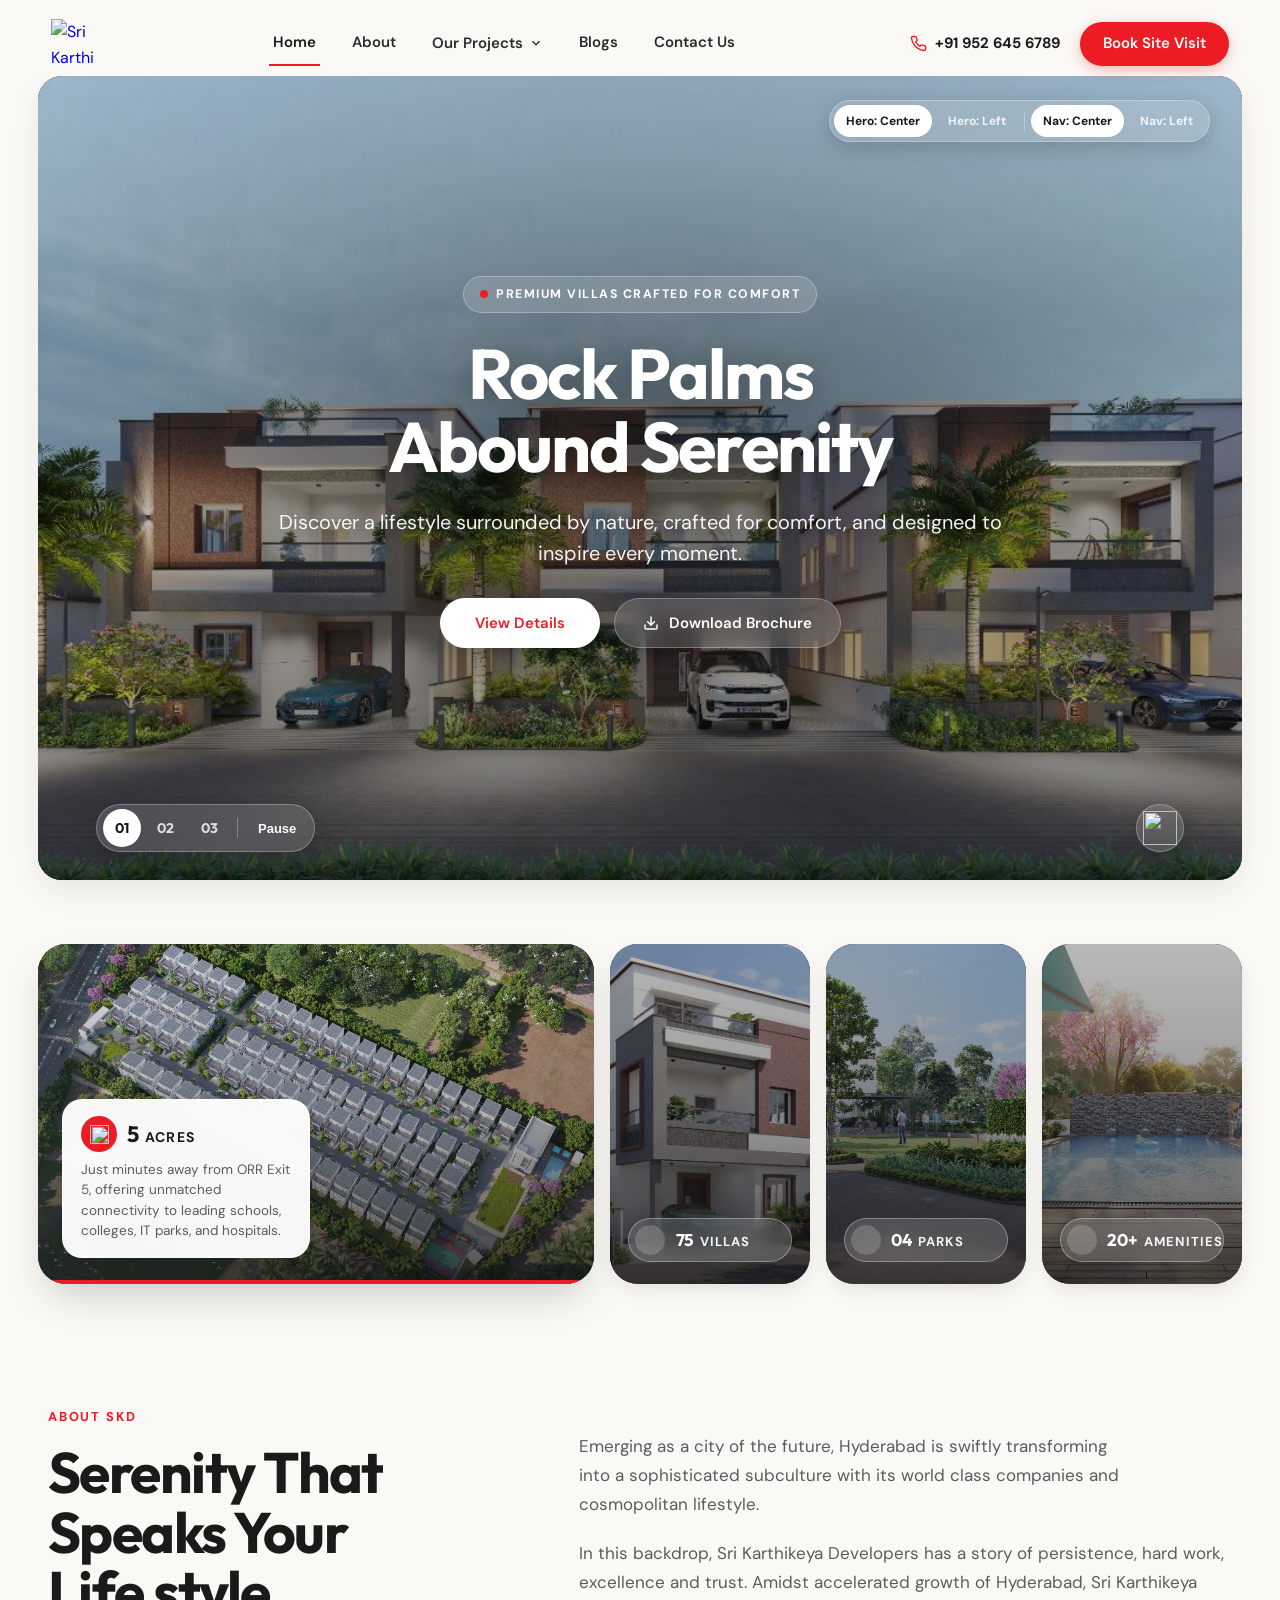
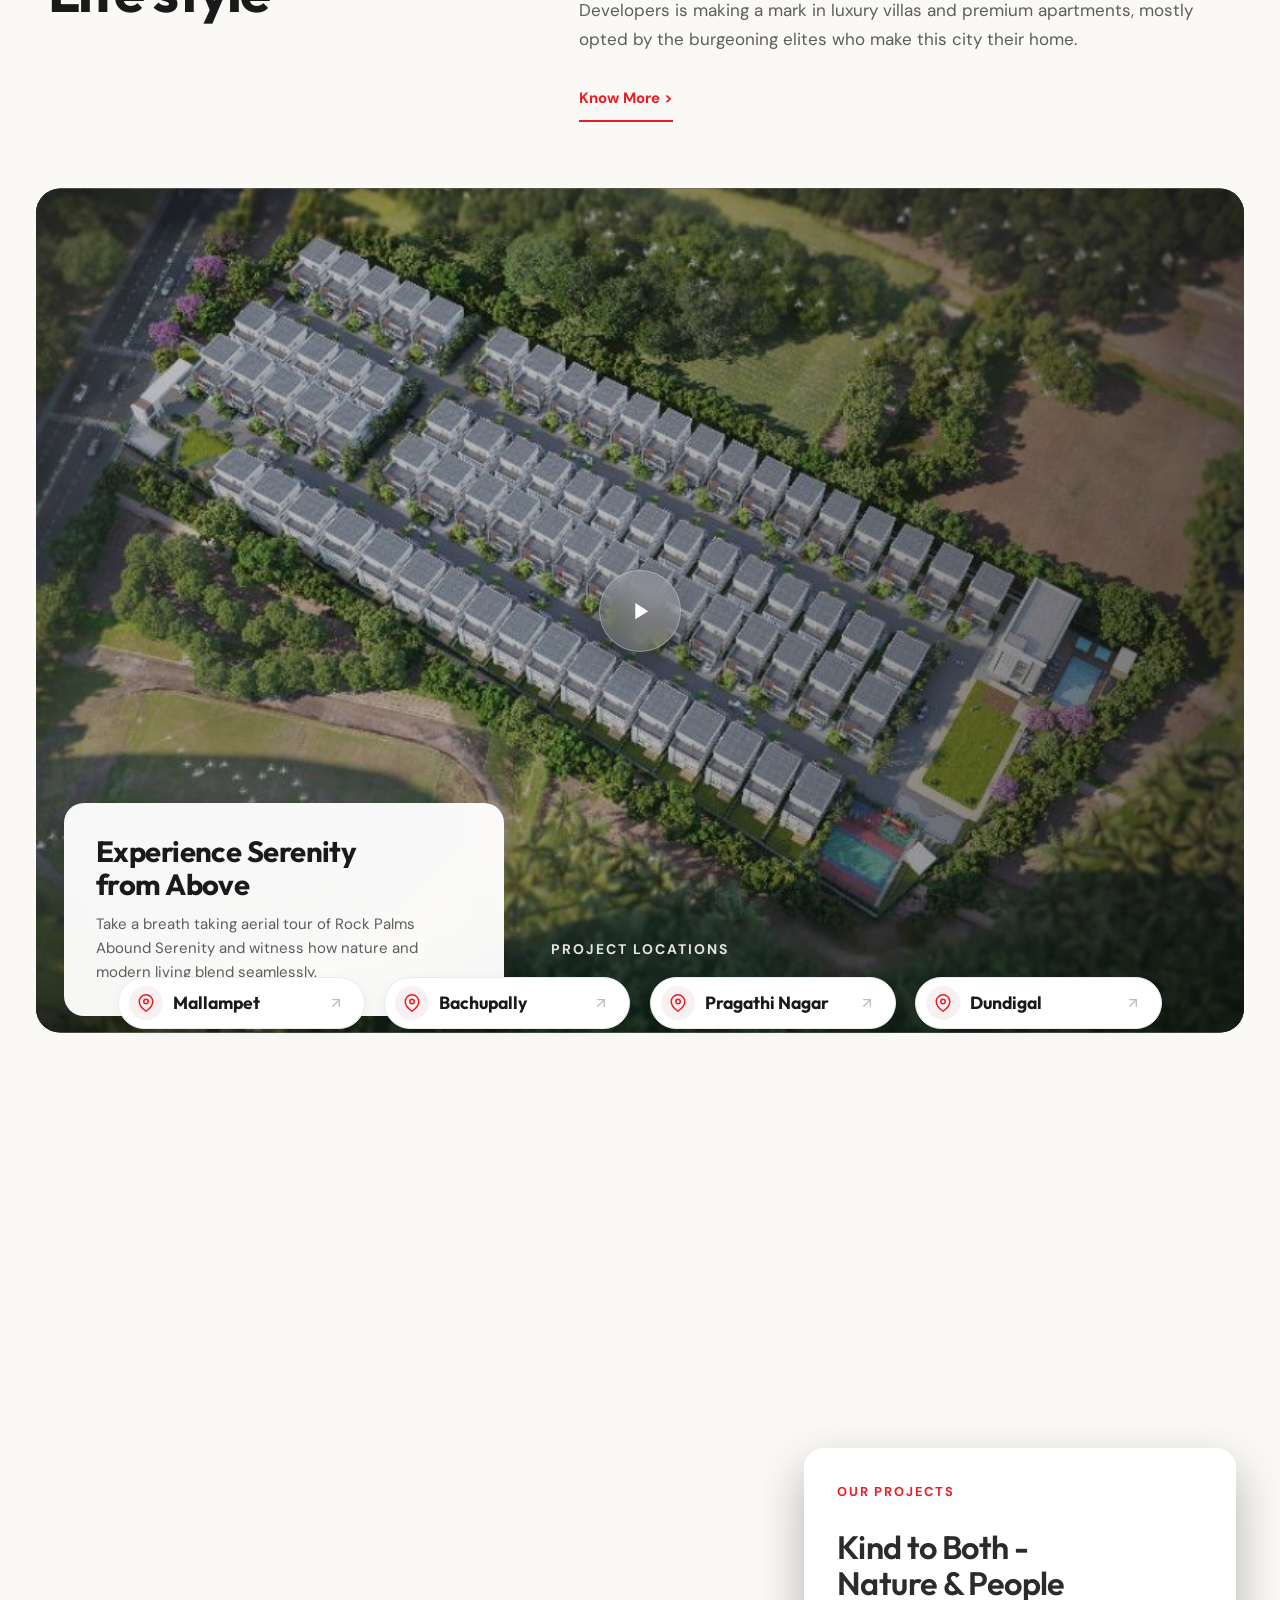
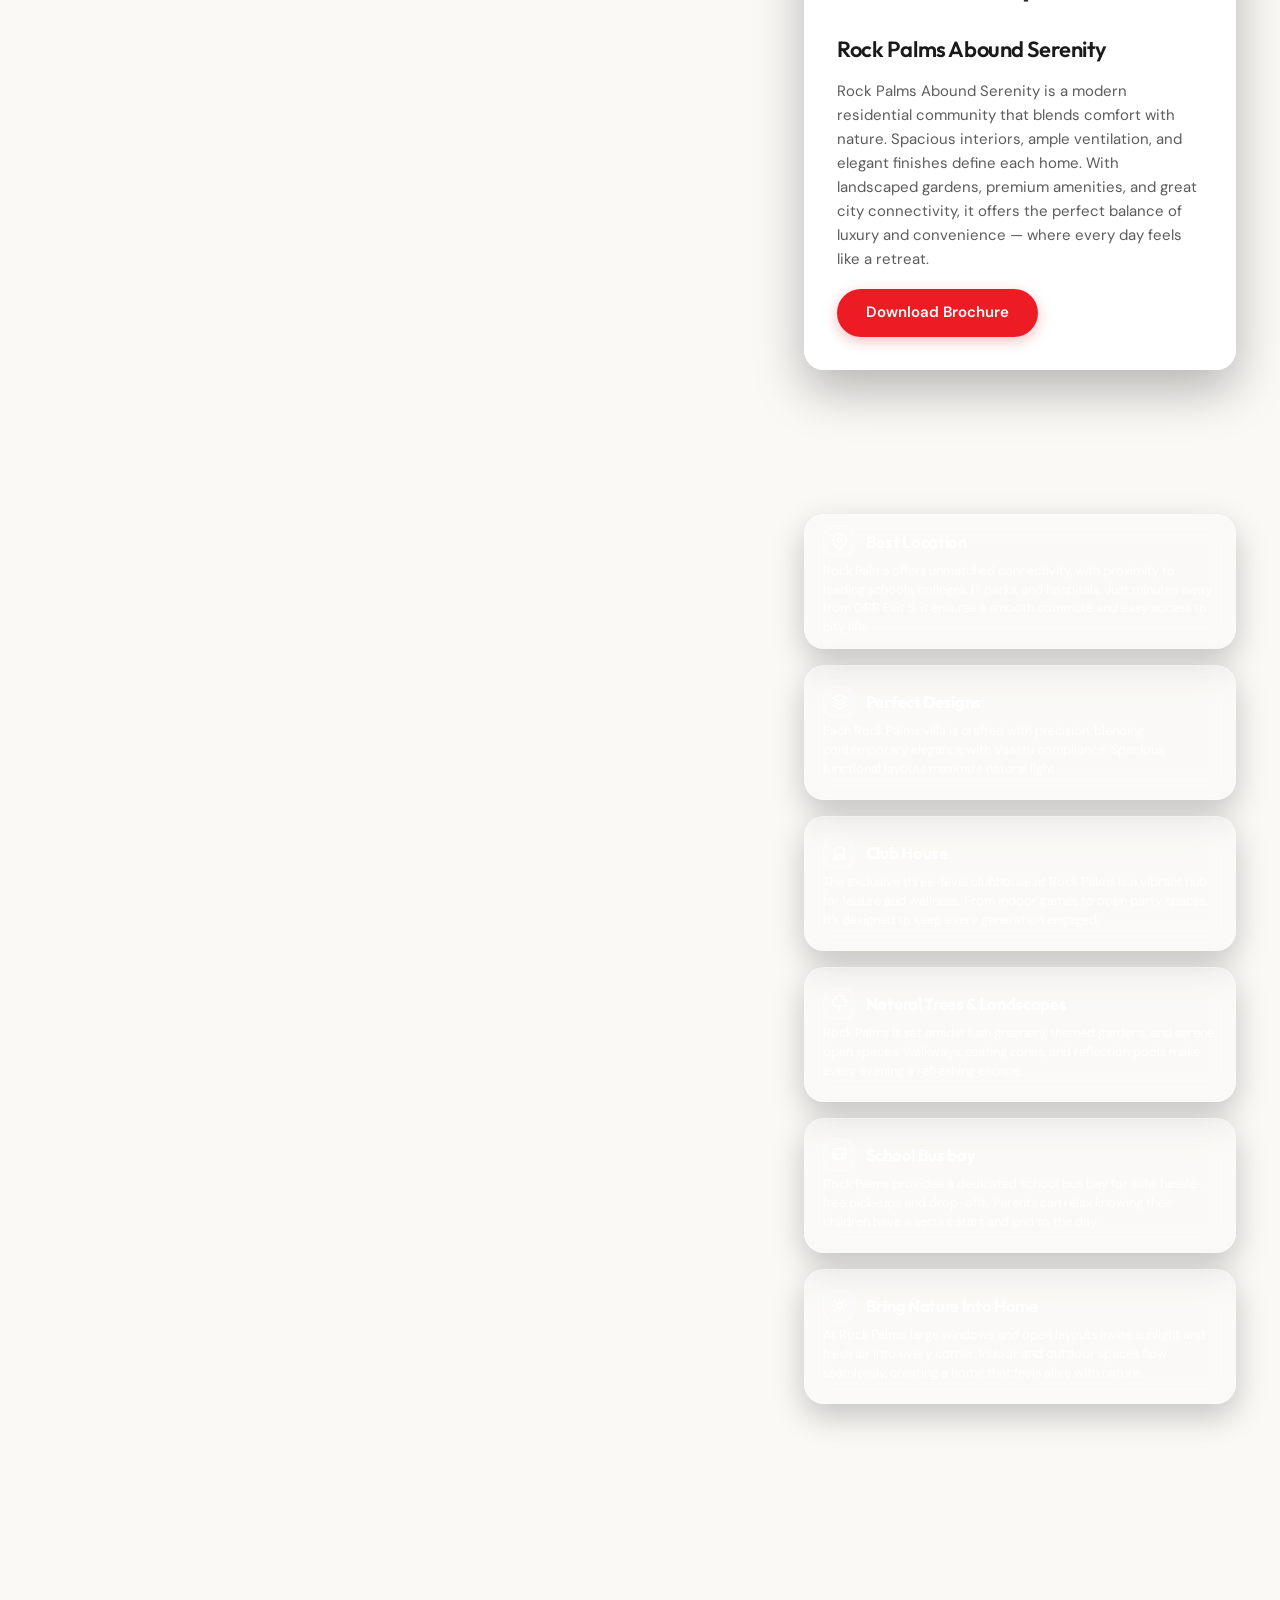
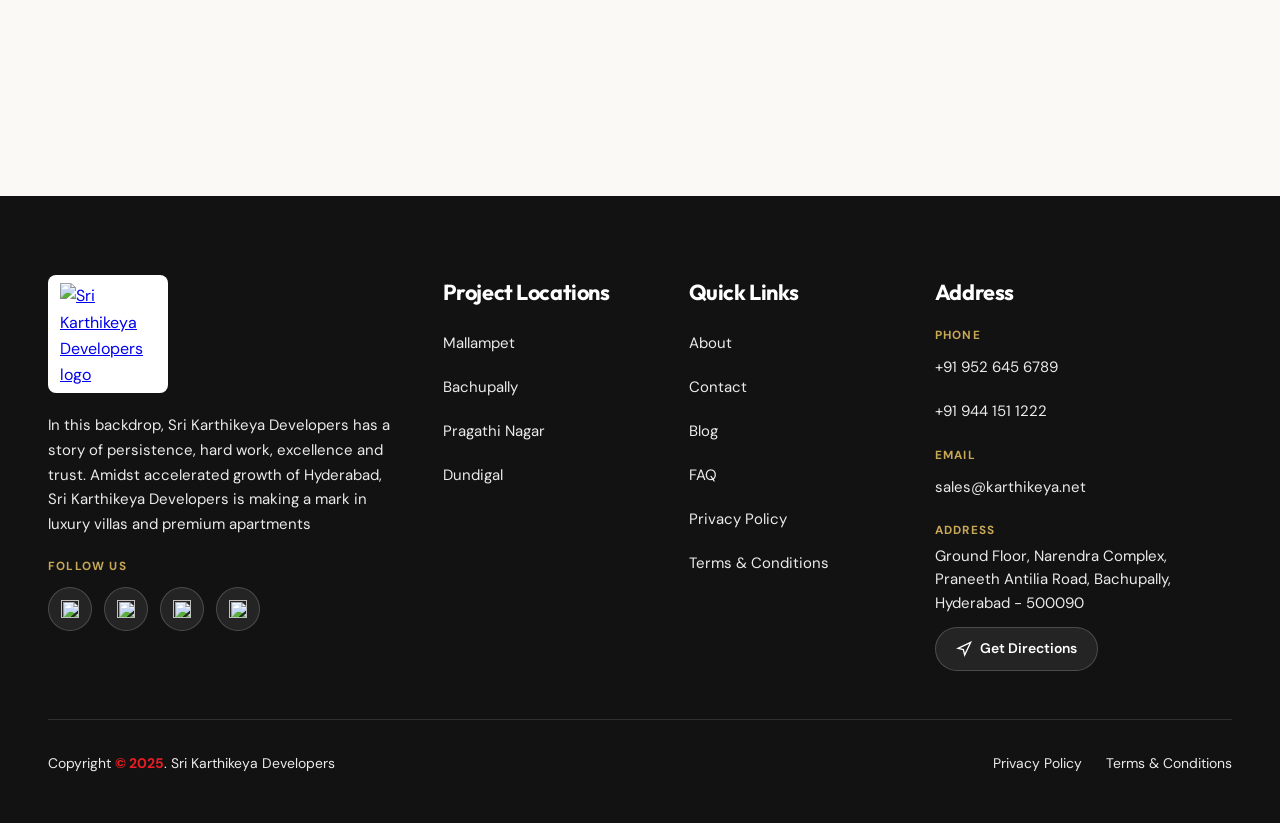
==== commit 7ca6e8cf: "Update M2 Ongoing Projects, About Us, mobile responsiveness, and aerial/floor plan assets" ====
--- a/skd-m1/index.html
+++ b/skd-m1/index.html
@@ -2,7 +2,7 @@
 <html lang="en">
 <head>
   <meta charset="utf-8">
-  <meta name="viewport" content="width=device-width, initial-scale=1.0">
+  <meta name="viewport" content="width=device-width, initial-scale=1.0, viewport-fit=cover">
   <meta name="google-site-verification" content="l2DpLhpATEKh6-07Cgp-dvvUUeRcv5qAhG_S4uqRLrA">
 
   <!-- Preserved Exact Title, Description & Canonical -->
@@ -654,7 +654,7 @@
         <div class="about-split reveal-on-scroll">
           <!-- Left Column: Eyebrow + Large Editorial Title Sized to Balance Right Copy -->
           <div class="about-heading-col">
-            <p class="eyebrow">-About SKD</p>
+            <p class="eyebrow">About SKD</p>
             <h2 class="about-title" id="about-heading">Serenity That Speaks Your Life style</h2>
           </div>
 
@@ -965,7 +965,7 @@
               data-project-step="0"
               data-step-label="Rock Palms Abound Serenity"
             >
-              <p class="eyebrow">-Our Projects</p>
+              <p class="eyebrow">Our Projects</p>
               <h2 class="section-title" id="projects-heading">Kind to Both - Nature &amp; People</h2>
               <h3 class="project-name-heading">Rock Palms Abound Serenity</h3>
               <p class="project-desc">
@@ -1152,7 +1152,7 @@
           <!-- Left Column: Eyebrow, Title, Intro Text + Small Architectural Image Below -->
           <div class="why-left-col reveal-on-scroll">
             <div class="why-header">
-              <p class="eyebrow">-Why Choose Us</p>
+              <p class="eyebrow">Why Choose Us</p>
               <h2 class="section-title" id="why-heading">Why SKD Is The Perfect Choice?</h2>
               <p class="why-intro">
                 Choosing Karthikeya means choosing trust, transparency, and excellence. With years of expertise in real estate, we offer end-to-end property solutions — from finding the perfect location to ensuring a smooth buying experience. Our commitment to quality, customer satisfaction, and ethical business practices sets us apart in turning your property dreams into reality.
@@ -1249,7 +1249,7 @@
           <!-- Left Column (5fr): Header, Intro, and 3 Architectural Stat Cards -->
           <div class="testimonials-left reveal-on-scroll">
             <div class="testimonials-header-block">
-              <p class="eyebrow">-Testimonial</p>
+              <p class="eyebrow">Testimonial</p>
               <h2 class="section-title" id="testimonials-heading">What our Customers are saying us?</h2>
               <p class="section-intro">
                 At Karthikeya, our clients are at the heart of everything we do. From helping families find their dream homes to guiding investors toward the right opportunities, we take pride in building trust through transparency, integrity, and personalized service.
--- a/skd-m1/styles.css
+++ b/skd-m1/styles.css
@@ -74,6 +74,8 @@
   /* --gray-lg (14.0:1 on white) */
   --text-body: #5C5C5C;
   /* --gray-md (6.6:1 on white) */
+  --text-muted: #5C5C5C;
+  /* --gray-md fallback for muted labels */
   --text-on-dark: #FFFFFF;
   /* --background white on dark surfaces */
   --text-on-dark-muted: #EBEBEB;
@@ -1672,9 +1674,10 @@
 }
 
 /* ==========================================================================
-   FLOATING M1 / M2 TOTAL LAYOUT SWITCHER
+   FLOATING M1 / M2 TOTAL LAYOUT SWITCHER (Hidden for now — code preserved)
    ========================================================================== */
 .version-switcher-dock {
+  display: none !important;
   position: fixed;
   left: 1.25rem;
   bottom: 1.25rem;
@@ -2150,11 +2153,11 @@
   gap: 0.25rem;
   padding: 0.25rem;
   border-radius: var(--radius-pill);
-  background: rgba(17, 17, 17, 0.56);
-  backdrop-filter: blur(14px);
-  -webkit-backdrop-filter: blur(14px);
-  border: 1px solid rgba(255, 255, 255, 0.26);
-  box-shadow: 0 10px 28px rgba(0, 0, 0, 0.28);
+  background: rgba(255, 255, 255, 0.14);
+  backdrop-filter: blur(12px);
+  -webkit-backdrop-filter: blur(12px);
+  border: 1px solid rgba(255, 255, 255, 0.28);
+  box-shadow: 0 8px 24px rgba(0, 0, 0, 0.16);
   transition: transform 0.55s cubic-bezier(0.16, 1, 0.3, 1), opacity 0.4s ease;
 }
 
@@ -3026,7 +3029,7 @@
 }
 
 /* Shift any remaining raster red PNG icons to Dark Red (#800a0f) when Dark theme is active */
-:root[data-red-theme="dark"] :is(img.quote-mark-red, .blog-sidebar-socials img, .location-zone-box img) {
+:root[data-red-theme="dark"] :is(img.quote-mark-red, .blog-sidebar-socials img) {
   filter: brightness(0.54) contrast(1.15);
 }
 
@@ -3637,11 +3640,14 @@
 }
 
 .about-hero-stage {
+  width: 100%;
+  max-width: 1800px;
+  margin-inline: auto;
   background: transparent;
   border: none;
   border-radius: 0;
   box-shadow: none;
-  padding: clamp(0.75rem, 1.5vw, 1.25rem) 0;
+  padding: clamp(0.75rem, 1.5vw, 1.25rem) clamp(0.25rem, 1vw, 0.75rem);
 }
 
 .about-hero-grid {
@@ -3813,10 +3819,11 @@
   gap: 1rem;
   padding: clamp(1rem, 2vw, 1.35rem) clamp(1.15rem, 2.2vw, 1.5rem);
   border-radius: var(--radius-lg);
-  background: rgba(17, 17, 17, 0.56);
-  backdrop-filter: blur(14px);
-  -webkit-backdrop-filter: blur(14px);
-  border: 1px solid rgba(255, 255, 255, 0.24);
+  background: rgba(255, 255, 255, 0.14);
+  backdrop-filter: blur(12px);
+  -webkit-backdrop-filter: blur(12px);
+  border: 1px solid rgba(255, 255, 255, 0.28);
+  box-shadow: 0 8px 24px rgba(0, 0, 0, 0.16);
 }
 
 .about-portrait-caption {
@@ -4277,10 +4284,11 @@
   gap: 1rem;
   padding: clamp(1rem, 2vw, 1.35rem) clamp(1.15rem, 2.2vw, 1.5rem);
   border-radius: var(--radius-lg);
-  background: rgba(17, 17, 17, 0.56);
-  backdrop-filter: blur(14px);
-  -webkit-backdrop-filter: blur(14px);
-  border: 1px solid rgba(255, 255, 255, 0.24);
+  background: rgba(255, 255, 255, 0.14);
+  backdrop-filter: blur(12px);
+  -webkit-backdrop-filter: blur(12px);
+  border: 1px solid rgba(255, 255, 255, 0.28);
+  box-shadow: 0 8px 24px rgba(0, 0, 0, 0.16);
 }
 
 .about-ledger-stage__caption {
@@ -4348,8 +4356,10 @@
 }
 
 .about-vm-section .container {
-  max-width: 100%;
-  padding-inline: clamp(1.5rem, 4vw, 3.5rem);
+  width: 100%;
+  max-width: calc(1800px + clamp(1.25rem, 3vw, 2.5rem) * 2);
+  margin-inline: auto;
+  padding-inline: calc(clamp(1.25rem, 3vw, 2.5rem) + clamp(0.25rem, 1vw, 0.75rem));
 }
 
 .about-vm-header {
@@ -4366,8 +4376,8 @@
   position: relative;
   border-radius: var(--radius-xl);
   overflow: clip;
-  min-height: clamp(420px, 58vh, 560px);
-  padding: clamp(1.25rem, 3vw, 2.5rem);
+  min-height: calc(100dvh - 4rem);
+  padding: clamp(1.5rem, 3.5vw, 3rem);
   display: flex;
   align-items: flex-end;
   justify-content: flex-start;
@@ -4461,6 +4471,55 @@
   color: rgba(255, 255, 255, 0.92);
 }
 
+/* Collapsible Mission Text (Collapsed matches Vision Box Height; Expands to Full 2 Paragraphs) */
+.about-vm-collapsible {
+  display: flex;
+  flex-direction: column;
+  gap: 1.1rem;
+  max-height: calc(1.72em * 4.5);
+  overflow: hidden;
+  position: relative;
+  transition: max-height 0.48s cubic-bezier(0.16, 1, 0.3, 1);
+}
+
+.about-vm-card--red.is-expanded .about-vm-collapsible {
+  max-height: 640px;
+}
+
+.about-vm-toggle-btn {
+  display: inline-flex;
+  align-items: center;
+  gap: 0.4rem;
+  width: fit-content;
+  padding: 0.42rem 1rem;
+  border-radius: var(--radius-pill);
+  border: 1px solid rgba(255, 255, 255, 0.3);
+  background: rgba(255, 255, 255, 0.14);
+  backdrop-filter: blur(10px);
+  -webkit-backdrop-filter: blur(10px);
+  color: var(--surface-white);
+  font-family: var(--font-sans);
+  font-size: 0.8125rem;
+  font-weight: 700;
+  cursor: pointer;
+  transition: background-color 0.2s ease, color 0.2s ease, border-color 0.2s ease, transform 0.2s ease;
+}
+
+.about-vm-toggle-btn:hover,
+.about-vm-toggle-btn:focus-visible {
+  background-color: var(--secondary);
+  border-color: var(--secondary);
+  color: var(--gray-xl);
+}
+
+.about-vm-toggle-btn svg {
+  transition: transform 0.35s cubic-bezier(0.16, 1, 0.3, 1);
+}
+
+.about-vm-card--red.is-expanded .about-vm-toggle-btn svg {
+  transform: rotate(180deg);
+}
+
 .about-vm-media {
   position: absolute;
   inset: 0;
@@ -4503,19 +4562,21 @@
   padding-bottom: clamp(3rem, 6vw, 5.5rem);
 }
 
-/* Open Cream Canvas — No Outer Floating White Box or Stroke */
+/* Open Cream Canvas — Locked to Exact Header Default Width (1800px + header-bar inline padding) */
 .inner-hero-stage {
+  width: 100%;
+  max-width: 1800px;
+  margin-inline: auto;
   background: transparent;
   border: none;
   border-radius: 0;
   box-shadow: none;
-  padding: clamp(0.75rem, 1.5vw, 1.25rem) 0;
+  padding: clamp(0.75rem, 1.5vw, 1.25rem) clamp(0.25rem, 1vw, 0.75rem);
   display: flex;
   flex-direction: column;
   gap: clamp(1.75rem, 3.5vw, 2.75rem);
 }
 
-.ongoing-promise-header,
 .completed-header-bar {
   display: flex;
   flex-wrap: wrap;
@@ -4524,16 +4585,28 @@
   gap: 1.5rem;
 }
 
+.ongoing-promise-header {
+  display: grid;
+  grid-template-columns: 1fr;
+  gap: clamp(1.75rem, 4vw, 4rem);
+  align-items: end;
+}
+
+@media (min-width: 1024px) {
+  .ongoing-promise-header {
+    grid-template-columns: 5.5fr 6.5fr;
+  }
+}
+
 .ongoing-promise-title-col {
   display: flex;
   flex-direction: column;
-  gap: 0.65rem;
-  max-width: 760px;
+  gap: 0.85rem;
 }
 
 .ongoing-promise-heading {
   font-family: var(--font-serif);
-  font-size: clamp(2.1rem, 4vw, 3.5rem);
+  font-size: clamp(2.1rem, 3.6vw, 3.35rem);
   font-weight: 700;
   line-height: 1.08;
   letter-spacing: -0.025em;
@@ -4559,6 +4632,7 @@
   flex-wrap: wrap;
   align-items: center;
   gap: 0.875rem;
+  padding-top: 0.35rem;
 }
 
 /* 6-Image Bento Architectural Gallery Grid (Edge-to-Edge Rounded Frames on Cream Canvas) */
@@ -4624,10 +4698,24 @@
   color: var(--surface-white);
 }
 
-/* Project Master Plan (Edge-to-Edge Rounded Image Frame + Card Sitting Inside Image Border) */
+/* Project Master Plan (Red Background | Viewport-Height Section | Title Top-Left in Glass | Button Bottom-Left) */
 .ongoing-masterplan-section {
-  background-color: var(--surface-canvas);
-  padding-top: 0;
+  background-color: var(--primary);
+  color: var(--surface-white);
+  padding-top: clamp(2.5rem, 5vh, 4rem);
+  padding-bottom: clamp(2.5rem, 5vh, 4rem);
+  min-height: 100dvh;
+  display: flex;
+  flex-direction: column;
+  justify-content: center;
+}
+
+.ongoing-masterplan-section .eyebrow {
+  color: var(--secondary);
+}
+
+.ongoing-masterplan-section .section-title {
+  color: var(--surface-white);
 }
 
 .ongoing-masterplan-section .container,
@@ -4635,8 +4723,10 @@
 .ongoing-floorplan-section .container,
 .ongoing-location-section .container,
 .ongoing-faq-section .container {
-  max-width: 100%;
-  padding-inline: clamp(1.5rem, 4vw, 3.5rem);
+  width: 100%;
+  max-width: calc(1800px + clamp(1.25rem, 3vw, 2.5rem) * 2);
+  margin-inline: auto;
+  padding-inline: calc(clamp(1.25rem, 3vw, 2.5rem) + clamp(0.25rem, 1vw, 0.75rem));
 }
 
 .masterplan-grid {
@@ -4653,19 +4743,21 @@
 
 .masterplan-card {
   position: relative;
+  height: clamp(500px, 74dvh, 760px);
   border-radius: var(--radius-xl);
   border: none;
   padding: 0;
   overflow: clip;
-  background-color: var(--surface-white);
+  background-color: var(--surface-darker);
   box-shadow: var(--shadow-md);
 }
 
 .masterplan-card__media {
+  width: 100%;
+  height: 100%;
   border-radius: 0;
   overflow: clip;
-  aspect-ratio: 16 / 11;
-  background-color: var(--surface-white);
+  background-color: var(--surface-darker);
 }
 
 .masterplan-card__media img {
@@ -4682,42 +4774,509 @@
 
 .masterplan-card__footer {
   position: absolute;
-  left: clamp(1rem, 2vw, 1.5rem);
-  right: clamp(1rem, 2vw, 1.5rem);
-  bottom: clamp(1rem, 2vw, 1.5rem);
+  inset: clamp(1.15rem, 2.2vw, 1.65rem);
   z-index: 2;
   display: flex;
-  align-items: center;
+  flex-direction: column;
+  align-items: flex-start;
+  justify-content: space-between;
+  pointer-events: none;
+  padding: 0;
+  background: transparent;
+  backdrop-filter: none;
+  -webkit-backdrop-filter: none;
+  box-shadow: none;
+}
+
+.masterplan-card__title {
+  pointer-events: auto;
+  display: inline-flex;
+  align-items: center;
+  padding: 0.6rem 1.35rem;
+  border-radius: var(--radius-pill);
+  background: rgba(255, 255, 255, 0.14);
+  backdrop-filter: blur(12px);
+  -webkit-backdrop-filter: blur(12px);
+  border: 1px solid rgba(255, 255, 255, 0.28);
+  box-shadow: 0 8px 24px rgba(0, 0, 0, 0.16);
+  font-family: var(--font-serif);
+  font-size: clamp(1.15rem, 1.5vw, 1.4rem);
+  font-weight: 700;
+  color: var(--surface-white);
+  line-height: 1.2;
+}
+
+.masterplan-card__footer .btn {
+  pointer-events: auto;
+  box-shadow: 0 12px 30px rgba(0, 0, 0, 0.26);
+}
+
+/* Club House & Amenities Section (White Background — Option A: Viewport-Fit Aerial Map Pinpoints | Option B: Split List) */
+.ongoing-clubhouse-section {
+  background-color: var(--surface-white);
+  color: var(--gray-xl);
+  padding-top: clamp(1.15rem, 2.2vh, 1.75rem);
+  padding-bottom: clamp(1.25rem, 2.5vh, 2rem);
+  min-height: 100dvh;
+  display: flex;
+  flex-direction: column;
+  justify-content: center;
+}
+
+.ongoing-clubhouse-section .eyebrow {
+  color: var(--primary);
+  margin-bottom: 0.2rem;
+}
+
+.ongoing-clubhouse-section .section-title {
+  color: var(--gray-xl);
+  margin-bottom: 0;
+}
+
+.amenities-map-header {
+  display: flex;
+  flex-wrap: wrap;
+  align-items: flex-end;
   justify-content: space-between;
   gap: 1rem;
-  padding: 0.9rem 1.35rem;
-  border-radius: var(--radius-lg);
-  background: rgba(255, 255, 255, 0.94);
+  margin-bottom: clamp(0.75rem, 1.6vh, 1.25rem);
+}
+
+.amenities-map-header #amenities-view-switcher {
+  margin-left: auto;
+}
+
+.amenities-map-header.is-option-b {
+  margin-bottom: 1rem;
+}
+
+.amenities-map-header__copy {
+  max-width: 720px;
+}
+
+.amenities-map-header__sub {
+  font-size: 1rem;
+  line-height: 1.65;
+  color: var(--text-body);
+}
+
+/* Option A: 4K Swipeable / Draggable Aerial Map Toolbar & Stage */
+.aerial-map-toolbar {
+  display: flex;
+  flex-wrap: wrap;
+  align-items: center;
+  justify-content: space-between;
+  gap: 1rem;
+  margin-bottom: 1.15rem;
+}
+
+.aerial-zone-tabs {
+  display: flex;
+  flex-wrap: wrap;
+  align-items: center;
+  gap: 0.5rem;
+}
+
+.aerial-zone-btn {
+  border: none;
+  background-color: var(--surface-canvas);
+  color: var(--gray-lg);
+  font-family: var(--font-sans);
+  font-size: 0.84375rem;
+  font-weight: 700;
+  padding: 0.55rem 1.15rem;
+  border-radius: var(--radius-pill);
+  cursor: pointer;
+  transition: background-color 0.2s ease, color 0.2s ease, box-shadow 0.2s ease;
+}
+
+.aerial-zone-btn:hover {
+  color: var(--primary);
+  background-color: var(--primary-tint);
+}
+
+.aerial-zone-btn.is-active {
+  background-color: var(--primary);
+  color: var(--surface-white);
+  box-shadow: 0 6px 18px rgba(var(--primary-rgb), 0.24);
+}
+
+.aerial-pan-controls {
+  display: inline-flex;
+  align-items: center;
+  gap: 0.65rem;
+}
+
+.aerial-drag-hint {
+  display: inline-flex;
+  align-items: center;
+  gap: 0.45rem;
+  padding: 0.45rem 0.95rem;
+  border-radius: var(--radius-pill);
+  background-color: var(--surface-canvas);
+  color: var(--text-muted);
+  font-size: 0.78125rem;
+  font-weight: 700;
+}
+
+.aerial-map-stage {
+  position: relative;
+  width: 100%;
+  height: clamp(460px, calc(100dvh - 8.25rem), 800px);
+  border-radius: var(--radius-xl);
+  overflow: clip;
+  background-color: var(--surface-darker);
+  box-shadow: 0 24px 60px rgba(26, 26, 26, 0.18);
+}
+
+.aerial-zone-panel {
+  position: absolute;
+  inset: 0;
+  width: 100%;
+  height: 100%;
+  opacity: 0;
+  pointer-events: none;
+  transition: opacity 0.45s var(--ease-out);
+}
+
+.aerial-zone-panel.is-active {
+  opacity: 1;
+  pointer-events: auto;
+}
+
+.aerial-zone-panel__img {
+  width: 100%;
+  height: 100%;
+  object-fit: cover;
+  display: block;
+}
+
+.aerial-map-scrim {
+  position: absolute;
+  inset: 0;
+  background: linear-gradient(
+    180deg,
+    rgba(18, 18, 18, 0.16) 0%,
+    rgba(18, 18, 18, 0.06) 50%,
+    rgba(18, 18, 18, 0.42) 100%
+  );
+  pointer-events: none;
+}
+
+/* Bottom-Left Frosted-Glass Zone 1 / Zone 2 Switcher Pill */
+.aerial-bottom-zone-switcher {
+  position: absolute;
+  left: clamp(1.25rem, 2.5vw, 2rem);
+  bottom: clamp(1.25rem, 2.5vw, 2rem);
+  z-index: 8;
+  display: inline-flex;
+  align-items: center;
+  gap: 0.35rem;
+  padding: 0.35rem;
+  border-radius: var(--radius-pill);
+  background: rgba(255, 255, 255, 0.14);
   backdrop-filter: blur(12px);
   -webkit-backdrop-filter: blur(12px);
-  box-shadow: 0 14px 34px rgba(0, 0, 0, 0.18);
-}
-
-.masterplan-card__title {
+  border: 1px solid rgba(255, 255, 255, 0.28);
+  box-shadow: 0 8px 24px rgba(0, 0, 0, 0.16);
+}
+
+.aerial-bottom-zone-btn {
+  border: none;
+  background: transparent;
+  color: var(--surface-white);
   font-family: var(--font-serif);
-  font-size: clamp(1.25rem, 1.8vw, 1.6rem);
-  font-weight: 700;
+  font-size: 0.9375rem;
+  font-weight: 700;
+  padding: 0.55rem 1.35rem;
+  border-radius: var(--radius-pill);
+  cursor: pointer;
+  transition: background-color 0.25s ease, color 0.25s ease, box-shadow 0.25s ease;
+}
+
+.aerial-bottom-zone-btn:hover {
+  background: rgba(255, 255, 255, 0.16);
+}
+
+.aerial-bottom-zone-btn.is-active {
+  background-color: var(--surface-white);
   color: var(--gray-xl);
-}
-
-/* Club House & Amenities Section (Solid #ed1c24 Band) */
-.ongoing-clubhouse-section {
+  box-shadow: 0 4px 14px rgba(0, 0, 0, 0.18);
+}
+
+/* Interactive Map Pinpoint Markers (Centered on the 38x38 Circular Badge) */
+.aerial-pin {
+  position: absolute;
+  z-index: 3;
+  transform: translate(-19px, -19px);
+  border: none;
+  background: transparent;
+  padding: 0;
+  display: inline-flex;
+  align-items: center;
+  gap: 0.45rem;
+  cursor: pointer;
+  transition: transform 0.25s cubic-bezier(0.16, 1, 0.3, 1), opacity 0.25s ease;
+}
+
+.aerial-pin.is-dimmed {
+  opacity: 0.28;
+}
+
+.aerial-pin:hover,
+.aerial-pin:focus-visible,
+.aerial-pin.is-active {
+  z-index: 6;
+  transform: translate(-19px, -19px) scale(1.06);
+  outline: none;
+}
+
+.aerial-pin__pulse {
+  position: absolute;
+  left: 20px;
+  top: 50%;
+  width: 40px;
+  height: 40px;
+  transform: translate(-50%, -50%);
+  border-radius: 50%;
+  background-color: rgba(var(--primary-rgb), 0.45);
+  pointer-events: none;
+  animation: aerialPinPulse 2.2s infinite ease-out;
+}
+
+.aerial-pin.is-active .aerial-pin__pulse {
+  background-color: rgba(199, 168, 86, 0.65);
+  width: 48px;
+  height: 48px;
+}
+
+@keyframes aerialPinPulse {
+  0% {
+    transform: translate(-50%, -50%) scale(0.85);
+    opacity: 0.9;
+  }
+  100% {
+    transform: translate(-50%, -50%) scale(1.75);
+    opacity: 0;
+  }
+}
+
+.aerial-pin__marker {
+  position: relative;
+  z-index: 2;
+  width: 38px;
+  height: 38px;
+  border-radius: 50%;
   background-color: var(--primary);
-  color: var(--surface-white);
-}
-
-.ongoing-clubhouse-section .eyebrow {
+  border: 2.5px solid var(--surface-white);
+  color: var(--surface-white);
+  font-family: var(--font-serif);
+  font-size: 0.8125rem;
+  font-weight: 700;
+  display: inline-flex;
+  align-items: center;
+  justify-content: center;
+  box-shadow: 0 10px 24px rgba(0, 0, 0, 0.35);
+  transition: background-color 0.2s ease, color 0.2s ease, border-color 0.2s ease;
+}
+
+.aerial-pin__marker::after {
+  content: "";
+  position: absolute;
+  left: 50%;
+  bottom: -7px;
+  transform: translateX(-50%);
+  width: 0;
+  height: 0;
+  border-left: 6px solid transparent;
+  border-right: 6px solid transparent;
+  border-top: 7px solid var(--surface-white);
+}
+
+.aerial-pin:hover .aerial-pin__marker,
+.aerial-pin.is-active .aerial-pin__marker {
+  background-color: var(--secondary);
+  color: var(--gray-xl);
+  border-color: var(--surface-white);
+}
+
+.aerial-pin__tooltip {
+  position: relative;
+  z-index: 2;
+  padding: 0.4rem 0.9rem;
+  border-radius: var(--radius-pill);
+  background: rgba(255, 255, 255, 0.95);
+  backdrop-filter: blur(10px);
+  -webkit-backdrop-filter: blur(10px);
+  color: var(--gray-xl);
+  font-family: var(--font-serif);
+  font-size: 0.8125rem;
+  font-weight: 700;
+  white-space: nowrap;
+  box-shadow: 0 8px 22px rgba(0, 0, 0, 0.24);
+  transition: background-color 0.2s ease, color 0.2s ease, transform 0.2s ease;
+}
+
+.aerial-pin.is-active .aerial-pin__tooltip {
+  background-color: var(--primary);
+  color: var(--surface-white);
+}
+
+/* Floating Active Pinpoint Inspector Card Inside Bottom-Left of Map Stage */
+.aerial-inspector-card {
+  position: absolute;
+  left: clamp(1rem, 2.2vw, 1.75rem);
+  bottom: clamp(1.25rem, 2.5vw, 1.85rem);
+  z-index: 8;
+  width: min(500px, calc(100% - 2rem));
+  background: rgba(255, 255, 255, 0.96);
+  backdrop-filter: blur(14px);
+  -webkit-backdrop-filter: blur(14px);
+  border-radius: var(--radius-xl);
+  padding: clamp(1.15rem, 2vw, 1.5rem);
+  box-shadow: 0 22px 54px rgba(0, 0, 0, 0.34);
+  display: flex;
+  flex-direction: column;
+  gap: 0.85rem;
+}
+
+.aerial-inspector-card__top {
+  display: flex;
+  align-items: center;
+  justify-content: space-between;
+  gap: 0.75rem;
+}
+
+.aerial-inspector-card__badge {
+  display: inline-flex;
+  align-items: center;
+  gap: 0.5rem;
+}
+
+.aerial-inspector-card__num {
+  padding: 0.22rem 0.65rem;
+  border-radius: var(--radius-pill);
+  background-color: var(--primary);
+  color: var(--surface-white);
+  font-family: var(--font-serif);
+  font-size: 0.75rem;
+  font-weight: 700;
+}
+
+.aerial-inspector-card__cat {
+  font-size: 0.75rem;
+  font-weight: 700;
+  text-transform: uppercase;
+  letter-spacing: 0.08em;
+  color: var(--primary);
+}
+
+.aerial-inspector-card__nav {
+  display: inline-flex;
+  align-items: center;
+  gap: 0.4rem;
+}
+
+.aerial-step-btn {
+  border: none;
+  background-color: var(--surface-canvas);
+  color: var(--gray-xl);
+  font-family: var(--font-sans);
+  font-size: 0.75rem;
+  font-weight: 700;
+  padding: 0.35rem 0.75rem;
+  border-radius: var(--radius-pill);
+  cursor: pointer;
+  transition: background-color 0.2s ease, color 0.2s ease;
+}
+
+.aerial-step-btn:hover {
+  background-color: var(--primary);
+  color: var(--surface-white);
+}
+
+.aerial-inspector-card__main {
+  display: flex;
+  align-items: flex-start;
+  gap: 0.95rem;
+}
+
+.aerial-inspector-card__icon {
+  width: 46px;
+  height: 46px;
+  padding: 8px;
+  border-radius: var(--radius-md);
+  background-color: var(--primary);
+  display: inline-flex;
+  align-items: center;
+  justify-content: center;
+  flex-shrink: 0;
+}
+
+.aerial-inspector-card__icon img {
+  width: 100%;
+  height: 100%;
+  object-fit: contain;
+}
+
+.aerial-inspector-card__title {
+  font-family: var(--font-serif);
+  font-size: clamp(1.1rem, 1.4vw, 1.3rem);
+  font-weight: 700;
+  color: var(--gray-xl);
+  line-height: 1.25;
+  margin-bottom: 0.25rem;
+}
+
+.aerial-inspector-card__desc {
+  font-size: 0.875rem;
+  line-height: 1.55;
+  color: var(--text-body);
+}
+
+/* Quick-Jump 19-Chip Bar Below Aerial Map */
+.aerial-chips-bar {
+  margin-top: 1.15rem;
+  display: flex;
+  flex-wrap: wrap;
+  gap: 0.5rem;
+}
+
+.aerial-chip-btn {
+  border: none;
+  background-color: var(--surface-canvas);
+  color: var(--gray-lg);
+  font-family: var(--font-sans);
+  font-size: 0.8125rem;
+  font-weight: 600;
+  padding: 0.45rem 0.9rem;
+  border-radius: var(--radius-pill);
+  cursor: pointer;
+  display: inline-flex;
+  align-items: center;
+  gap: 0.45rem;
+  transition: background-color 0.2s ease, color 0.2s ease, transform 0.2s ease;
+}
+
+.aerial-chip-btn__num {
+  font-family: var(--font-serif);
+  font-weight: 700;
+  color: var(--primary);
+}
+
+.aerial-chip-btn:hover {
+  background-color: var(--primary-tint);
+  color: var(--primary);
+  transform: translateY(-1px);
+}
+
+.aerial-chip-btn.is-active {
+  background-color: var(--primary);
+  color: var(--surface-white);
+}
+
+.aerial-chip-btn.is-active .aerial-chip-btn__num {
   color: var(--secondary);
-}
-
-.ongoing-clubhouse-section .section-title {
-  color: var(--surface-white);
-  margin-bottom: 1.5rem;
 }
 
 .clubhouse-split {
@@ -4730,7 +5289,7 @@
 .clubhouse-split + .clubhouse-split {
   margin-top: clamp(3rem, 6vw, 5rem);
   padding-top: clamp(3rem, 6vw, 5rem);
-  border-top: 1px solid rgba(255, 255, 255, 0.16);
+  border-top: 1px solid rgba(26, 26, 26, 0.1);
 }
 
 @media (min-width: 1080px) {
@@ -4760,27 +5319,29 @@
   display: flex;
   align-items: center;
   gap: 0.85rem;
-  padding: 0.85rem 1.1rem;
+  padding: 0.75rem 1rem;
   border-radius: var(--radius-lg);
-  background: rgba(255, 255, 255, 0.14);
-  backdrop-filter: blur(12px);
-  -webkit-backdrop-filter: blur(12px);
-  border: 1px solid rgba(255, 255, 255, 0.24);
-  color: var(--surface-white);
+  background-color: var(--surface-canvas);
+  border: none;
+  color: var(--gray-xl);
   font-size: 0.9375rem;
   font-weight: 600;
   line-height: 1.35;
-  transition: background-color 0.25s ease, color 0.25s ease, transform 0.25s var(--ease-out);
+  transition: background-color 0.25s ease, color 0.25s ease, transform 0.25s var(--ease-out), box-shadow 0.25s ease;
 }
 
 .facility-glass-item:hover {
-  background: rgba(255, 255, 255, 0.24);
+  background-color: var(--primary-tint);
   transform: translateY(-2px);
+  box-shadow: var(--shadow-sm);
 }
 
 .facility-glass-item img {
-  width: 34px;
-  height: 34px;
+  width: 40px;
+  height: 40px;
+  padding: 7px;
+  border-radius: 10px;
+  background-color: var(--primary);
   object-fit: contain;
   flex-shrink: 0;
 }
@@ -4806,9 +5367,25 @@
   display: block;
 }
 
-/* Interactive Floor Plan Section (Open Cream Canvas — No Outer Stroked Card Wrapper) */
+/* Interactive Floor Plan Section (Red Background | Viewport-Height Fit | 5.6fr Left Stage | 6.4fr Right 2x2 Stack + BUA Strip) */
 .ongoing-floorplan-section {
-  background-color: var(--surface-canvas);
+  background-color: var(--primary);
+  color: var(--surface-white);
+  padding-top: clamp(1.15rem, 2.2vh, 1.85rem);
+  padding-bottom: clamp(1.25rem, 2.5vh, 2rem);
+  min-height: 100dvh;
+  display: flex;
+  flex-direction: column;
+  justify-content: center;
+}
+
+.ongoing-floorplan-section .eyebrow {
+  color: var(--secondary);
+  margin-bottom: 0.25rem;
+}
+
+.ongoing-floorplan-section .section-title {
+  color: var(--surface-white);
 }
 
 .floorplan-top-bar {
@@ -4816,19 +5393,27 @@
   flex-wrap: wrap;
   align-items: flex-end;
   justify-content: space-between;
-  gap: 1.5rem;
-  margin-bottom: clamp(2rem, 4vw, 3rem);
+  gap: 1rem;
+  margin-bottom: clamp(0.85rem, 1.6vh, 1.25rem);
 }
 
 .floorplan-size-tabs {
   display: inline-flex;
   align-items: center;
-  gap: 0.35rem;
-  padding: 0.35rem;
+  gap: 0.3rem;
+  padding: 0.3rem;
   border-radius: var(--radius-pill);
   background-color: var(--surface-white);
   border: none;
   box-shadow: var(--shadow-sm);
+}
+
+.ongoing-floorplan-section .floorplan-size-tabs {
+  background: rgba(255, 255, 255, 0.14);
+  backdrop-filter: blur(12px);
+  -webkit-backdrop-filter: blur(12px);
+  border: 1px solid rgba(255, 255, 255, 0.28);
+  box-shadow: 0 8px 24px rgba(0, 0, 0, 0.16);
 }
 
 .floorplan-size-btn {
@@ -4836,34 +5421,315 @@
   background: transparent;
   color: var(--gray-lg);
   font-family: var(--font-serif);
-  font-size: 0.9375rem;
-  font-weight: 700;
-  padding: 0.65rem 1.35rem;
+  font-size: 0.875rem;
+  font-weight: 700;
+  padding: 0.45rem 1.2rem;
   border-radius: var(--radius-pill);
   cursor: pointer;
   transition: background-color 0.25s ease, color 0.25s ease, box-shadow 0.25s ease;
 }
 
+.ongoing-floorplan-section .floorplan-size-btn {
+  color: rgba(255, 255, 255, 0.9);
+}
+
 .floorplan-size-btn:hover {
   color: var(--primary);
 }
 
+.ongoing-floorplan-section .floorplan-size-btn:hover {
+  color: var(--surface-white);
+  background: rgba(255, 255, 255, 0.14);
+}
+
 .floorplan-size-btn.is-active {
   background-color: var(--primary);
   color: var(--surface-white);
   box-shadow: 0 6px 18px rgba(var(--primary-rgb), 0.28);
 }
 
-.floorplan-villas-grid {
+.ongoing-floorplan-section .floorplan-size-btn.is-active {
+  background-color: var(--surface-white);
+  color: var(--primary);
+  box-shadow: 0 6px 18px rgba(0, 0, 0, 0.2);
+}
+
+.floorplan-controls-bar {
+  display: inline-grid;
+  grid-template-columns: 1fr;
+  gap: 0.45rem;
+}
+
+.floorplan-controls-bar .floorplan-size-tabs {
+  display: grid;
+  width: 100%;
+}
+
+#floorplan-facing-tabs {
+  grid-template-columns: repeat(2, minmax(0, 1fr));
+}
+
+#floorplan-plot-tabs {
+  grid-template-columns: repeat(3, minmax(0, 1fr));
+}
+
+.floorplan-controls-bar .floorplan-size-btn {
+  width: 100%;
+  display: inline-flex;
+  align-items: center;
+  justify-content: center;
+  text-align: center;
+}
+
+.floorplan-unified-split {
   display: grid;
   grid-template-columns: 1fr;
-  gap: clamp(2rem, 4vw, 3.5rem);
+  gap: clamp(1.5rem, 2.5vw, 2.25rem);
+  align-items: start;
 }
 
 @media (min-width: 1080px) {
-  .floorplan-villas-grid {
-    grid-template-columns: repeat(2, minmax(0, 1fr));
-  }
+  .floorplan-unified-split {
+    grid-template-columns: minmax(0, 5.6fr) minmax(0, 6.4fr);
+    align-items: stretch;
+  }
+}
+
+.floorplan-left-stage {
+  display: flex;
+  align-items: stretch;
+  min-width: 0;
+}
+
+.floorplan-left-stage .villa-plan-main-stage {
+  width: 100%;
+  height: 100%;
+  min-height: 0;
+  aspect-ratio: 16 / 9;
+  padding: 0;
+  border-radius: var(--radius-xl);
+  background-color: var(--surface-white);
+  box-shadow: 0 24px 60px rgba(0, 0, 0, 0.28);
+}
+
+@media (min-width: 1080px) {
+  .floorplan-left-stage .villa-plan-main-stage {
+    position: relative;
+    aspect-ratio: auto;
+    height: 100%;
+  }
+
+  .floorplan-left-stage .villa-plan-main-stage img {
+    position: absolute;
+    inset: 0;
+    width: 100%;
+    height: 100%;
+  }
+}
+
+.floorplan-left-stage .villa-plan-main-stage img {
+  width: 100%;
+  height: 100%;
+  object-fit: cover;
+  background-color: var(--surface-white);
+  display: block;
+}
+
+.floorplan-left-stage .villa-plan-main-stage.is-floorplan-diagram img {
+  object-fit: contain;
+  padding: 0.75rem;
+}
+
+.floorplan-stage-pill {
+  position: absolute;
+  top: 1.15rem;
+  left: 1.15rem;
+  z-index: 2;
+  padding: 0.5rem 1.15rem;
+  border-radius: var(--radius-pill);
+  background: rgba(255, 255, 255, 0.14);
+  backdrop-filter: blur(12px);
+  -webkit-backdrop-filter: blur(12px);
+  border: 1px solid rgba(255, 255, 255, 0.28);
+  color: var(--surface-white);
+  font-family: var(--font-serif);
+  font-size: 0.84375rem;
+  font-weight: 700;
+  box-shadow: 0 8px 24px rgba(0, 0, 0, 0.16);
+}
+
+.floorplan-left-stage .villa-plan-main-stage.is-floorplan-diagram .floorplan-stage-pill {
+  display: none;
+}
+
+.floorplan-right-col {
+  display: flex;
+  flex-direction: column;
+  justify-content: space-between;
+  gap: clamp(0.6rem, 1.2vh, 0.85rem);
+  min-width: 0;
+}
+
+.ongoing-floorplan-section .villa-plan-card__copy {
+  gap: 0.25rem;
+}
+
+.ongoing-floorplan-section .villa-plan-card__badge {
+  background: rgba(255, 255, 255, 0.14);
+  backdrop-filter: blur(12px);
+  -webkit-backdrop-filter: blur(12px);
+  border: 1px solid rgba(255, 255, 255, 0.28);
+  color: var(--secondary);
+}
+
+.ongoing-floorplan-section .villa-plan-card__title {
+  color: var(--surface-white);
+  font-size: clamp(1.25rem, 1.65vw, 1.5rem);
+  line-height: 1.2;
+}
+
+.ongoing-floorplan-section .villa-plan-card__desc {
+  color: rgba(255, 255, 255, 0.9);
+  font-size: 0.875rem;
+  line-height: 1.48;
+}
+
+.floorplan-thumbs-2x2 {
+  display: grid;
+  grid-template-columns: repeat(2, minmax(0, 1fr));
+  gap: 0.65rem;
+}
+
+.floorplan-thumbs-2x2 .villa-thumb-btn {
+  padding: 0.4rem;
+  gap: 0.3rem;
+  border-radius: var(--radius-lg);
+  background: rgba(255, 255, 255, 0.14);
+  backdrop-filter: blur(12px);
+  -webkit-backdrop-filter: blur(12px);
+  border: 1px solid rgba(255, 255, 255, 0.28);
+  box-shadow: 0 8px 24px rgba(0, 0, 0, 0.16);
+}
+
+.floorplan-thumbs-2x2 .villa-thumb-btn span {
+  color: var(--surface-white);
+  font-size: 0.75rem;
+}
+
+.floorplan-thumbs-2x2 .villa-thumb-btn:hover,
+.floorplan-thumbs-2x2 .villa-thumb-btn.is-active {
+  background-color: var(--surface-white);
+  border-color: var(--surface-white);
+  transform: translateY(-2px);
+  box-shadow: 0 14px 32px rgba(0, 0, 0, 0.26);
+}
+
+.floorplan-thumbs-2x2 .villa-thumb-btn:hover span,
+.floorplan-thumbs-2x2 .villa-thumb-btn.is-active span {
+  color: var(--gray-xl);
+}
+
+.villa-thumb-btn__media {
+  width: 100%;
+  height: clamp(130px, 19.5dvh, 178px);
+  border-radius: var(--radius-md);
+  overflow: clip;
+  background-color: var(--surface-white);
+}
+
+.floorplan-thumbs-2x2 .villa-thumb-btn img {
+  width: 100%;
+  height: 100%;
+  object-fit: cover;
+  display: block;
+  border-radius: 0;
+}
+
+/* Horizontal Area Info Strip Right Below the 2x2 Stack */
+.floorplan-bua-strip {
+  display: flex;
+  flex-direction: column;
+  gap: 0.65rem;
+  padding: 0.65rem 1rem;
+  border-radius: var(--radius-xl);
+  background-color: var(--surface-white);
+  color: var(--gray-xl);
+  box-shadow: 0 16px 38px rgba(0, 0, 0, 0.24);
+}
+
+@media (min-width: 680px) {
+  .floorplan-bua-strip {
+    flex-direction: row;
+    align-items: center;
+    justify-content: space-between;
+  }
+}
+
+.floorplan-bua-strip__compass {
+  display: flex;
+  align-items: center;
+  gap: 0.6rem;
+  flex-shrink: 0;
+}
+
+.floorplan-bua-strip__compass img {
+  width: 46px;
+  height: auto;
+  object-fit: contain;
+}
+
+.floorplan-bua-strip__metrics {
+  flex: 1;
+  min-width: 0;
+  display: grid;
+  grid-template-columns: repeat(2, minmax(0, 1fr));
+  gap: 0.45rem;
+}
+
+@media (min-width: 560px) {
+  .floorplan-bua-strip__metrics {
+    grid-template-columns: repeat(5, minmax(0, 1fr));
+  }
+}
+
+.floorplan-bua-metric {
+  display: flex;
+  flex-direction: column;
+  gap: 0.15rem;
+  padding: 0.45rem 0.55rem;
+  border-radius: var(--radius-md);
+  background-color: var(--surface-canvas);
+  min-width: 0;
+}
+
+.floorplan-bua-metric__label {
+  font-size: 0.68rem;
+  font-weight: 700;
+  text-transform: uppercase;
+  letter-spacing: 0.02em;
+  color: var(--gray-md);
+  white-space: nowrap;
+}
+
+.floorplan-bua-metric__val {
+  font-family: var(--font-serif);
+  font-size: 0.9rem;
+  font-weight: 700;
+  color: var(--gray-xl);
+  white-space: nowrap;
+}
+
+.floorplan-bua-metric--total {
+  background-color: var(--primary);
+  color: var(--surface-white);
+}
+
+.floorplan-bua-metric--total .floorplan-bua-metric__label {
+  color: rgba(255, 255, 255, 0.88);
+}
+
+.floorplan-bua-metric--total .floorplan-bua-metric__val {
+  color: var(--surface-white);
 }
 
 .villa-plan-card {
@@ -4943,21 +5809,23 @@
   bottom: 1.15rem;
   padding: 0.5rem 1.15rem;
   border-radius: var(--radius-pill);
-  border: 1px solid rgba(255, 255, 255, 0.35);
-  background: rgba(17, 17, 17, 0.72);
-  backdrop-filter: blur(10px);
-  -webkit-backdrop-filter: blur(10px);
-  color: var(--surface-white);
+  border: 1px solid rgba(255, 255, 255, 0.28);
+  background: rgba(255, 255, 255, 0.14);
+  backdrop-filter: blur(12px);
+  -webkit-backdrop-filter: blur(12px);
+  box-shadow: 0 8px 24px rgba(0, 0, 0, 0.16);
+  color: var(--gray-xl);
   font-family: var(--font-sans);
   font-size: 0.8125rem;
   font-weight: 700;
   cursor: pointer;
-  transition: background-color 0.2s ease, transform 0.2s ease;
+  transition: background-color 0.2s ease, color 0.2s ease, border-color 0.2s ease, transform 0.2s ease;
 }
 
 .villa-plan-zoom-btn:hover {
   background-color: var(--primary);
   border-color: var(--primary);
+  color: var(--surface-white);
   transform: translateY(-2px);
 }
 
@@ -5095,10 +5963,18 @@
   font-size: 1.05rem;
 }
 
-/* Location Highlight Section (Solid #ed1c24 Band — Cards Sitting Inside Image Border) */
+/* Location Highlight Section (White Background Following Red Floor Plan Section) */
 .ongoing-location-section {
-  background-color: var(--primary);
-  color: var(--surface-white);
+  background-color: var(--surface-white);
+  color: var(--gray-xl);
+}
+
+.ongoing-location-section .eyebrow {
+  color: var(--primary);
+}
+
+.ongoing-location-section .section-title {
+  color: var(--gray-xl);
 }
 
 .location-photo-grid {
@@ -5177,13 +6053,12 @@
 }
 
 .location-proximity-card {
-  background: rgba(255, 255, 255, 0.14);
-  backdrop-filter: blur(12px);
-  -webkit-backdrop-filter: blur(12px);
-  border: 1px solid rgba(255, 255, 255, 0.26);
+  background-color: var(--primary);
+  border: none;
   color: var(--surface-white);
   border-radius: var(--radius-xl);
   padding: clamp(1.5rem, 2.8vw, 2.25rem);
+  box-shadow: 0 18px 42px rgba(var(--primary-rgb), 0.22);
 }
 
 .location-proximity-card__title {
@@ -5206,7 +6081,7 @@
   padding-left: 1.35rem;
   font-size: 1rem;
   font-weight: 500;
-  color: rgba(255, 255, 255, 0.94);
+  color: rgba(255, 255, 255, 0.95);
 }
 
 .location-proximity-list li::before {
@@ -5239,21 +6114,23 @@
   padding: 1.35rem 1rem;
   border-radius: var(--radius-xl);
   border: none;
-  background-color: var(--surface-white);
-  box-shadow: 0 16px 38px rgba(0, 0, 0, 0.2);
+  background-color: var(--primary);
+  color: var(--surface-white);
+  box-shadow: 0 18px 42px rgba(var(--primary-rgb), 0.22);
 }
 
 .location-zone-box img {
   width: 64px;
   height: 64px;
   object-fit: contain;
+  filter: brightness(0) invert(1);
 }
 
 .location-zone-box p {
   font-family: var(--font-serif);
   font-size: 1rem;
   font-weight: 700;
-  color: var(--gray-xl);
+  color: var(--surface-white);
   line-height: 1.3;
 }
 
@@ -5270,7 +6147,7 @@
 }
 
 .ongoing-faq-copy {
-  max-width: 820px;
+  max-width: 1320px;
   margin-inline: auto;
   text-align: center;
   display: flex;
@@ -5279,7 +6156,8 @@
 }
 
 .ongoing-faq-intro {
-  font-size: 1.03125rem;
+  max-width: 100%;
+  font-size: 1.0625rem;
   line-height: 1.75;
   color: var(--text-body);
 }
@@ -5370,7 +6248,7 @@
   color: var(--text-body);
 }
 
-/* Location Advantages Map Banner (Edge-to-Edge Image Frame + Floating Header Card Inside Image) */
+/* Location Advantages Map Banner (Edge-to-Edge Image Frame + Top-Left Frosted-Glass Pill & Bottom-Left Full View Button) */
 .location-map-banner {
   position: relative;
   background: transparent;
@@ -5383,28 +6261,41 @@
 
 .location-map-banner__head {
   position: absolute;
-  top: clamp(1rem, 2vw, 1.5rem);
-  left: clamp(1rem, 2vw, 1.5rem);
-  right: clamp(1rem, 2vw, 1.5rem);
+  inset: clamp(1.15rem, 2.2vw, 1.65rem);
   z-index: 2;
   display: flex;
-  flex-wrap: wrap;
-  align-items: center;
+  flex-direction: column;
+  align-items: flex-start;
   justify-content: space-between;
-  gap: 1rem;
-  padding: 0.95rem 1.35rem;
-  border-radius: var(--radius-lg);
-  background: rgba(255, 255, 255, 0.94);
+  pointer-events: none;
+  padding: 0;
+  background: transparent;
+  backdrop-filter: none;
+  -webkit-backdrop-filter: none;
+  box-shadow: none;
+}
+
+.location-map-banner__title {
+  pointer-events: auto;
+  display: inline-flex;
+  align-items: center;
+  padding: 0.6rem 1.35rem;
+  border-radius: var(--radius-pill);
+  background: rgba(255, 255, 255, 0.14);
   backdrop-filter: blur(12px);
   -webkit-backdrop-filter: blur(12px);
-  box-shadow: 0 14px 34px rgba(0, 0, 0, 0.16);
-}
-
-.location-map-banner__title {
+  border: 1px solid rgba(255, 255, 255, 0.28);
+  box-shadow: 0 8px 24px rgba(0, 0, 0, 0.16);
   font-family: var(--font-serif);
-  font-size: clamp(1.25rem, 1.8vw, 1.6rem);
+  font-size: clamp(1.15rem, 1.5vw, 1.4rem);
   font-weight: 700;
   color: var(--gray-xl);
+  line-height: 1.2;
+}
+
+.location-map-banner__head .btn {
+  pointer-events: auto;
+  box-shadow: 0 12px 30px rgba(0, 0, 0, 0.26);
 }
 
 .location-map-banner__frame {
@@ -5501,10 +6392,11 @@
   z-index: 2;
   padding: 0.4rem 0.95rem;
   border-radius: var(--radius-pill);
-  background: rgba(17, 17, 17, 0.66);
-  backdrop-filter: blur(10px);
-  -webkit-backdrop-filter: blur(10px);
-  border: 1px solid rgba(255, 255, 255, 0.26);
+  background: rgba(255, 255, 255, 0.14);
+  backdrop-filter: blur(12px);
+  -webkit-backdrop-filter: blur(12px);
+  border: 1px solid rgba(255, 255, 255, 0.28);
+  box-shadow: 0 8px 24px rgba(0, 0, 0, 0.16);
   color: var(--surface-white);
   font-size: 0.75rem;
   font-weight: 700;
@@ -5564,7 +6456,7 @@
   padding-bottom: clamp(3rem, 6vw, 5.5rem);
 }
 
-:is(.blogs-directory-section, .blog-article-section, .floorplan-size-tabs, .blogs-bottom-pagination).is-hidden {
+:is(.blogs-directory-section, .blog-article-section, .floorplan-size-tabs, .blogs-bottom-pagination, .amenities-option-panel, .amenities-map-header__copy).is-hidden {
   display: none !important;
 }
 
@@ -5589,24 +6481,18 @@
 .blogs-cards-grid {
   display: grid;
   grid-template-columns: 1fr;
-  gap: clamp(1.5rem, 2.5vw, 2.25rem);
-}
-
-@media (min-width: 680px) {
+  gap: clamp(1.5rem, 2.5vw, 2.5rem);
+}
+
+@media (min-width: 768px) {
   .blogs-cards-grid {
     grid-template-columns: repeat(2, minmax(0, 1fr));
   }
 }
 
-@media (min-width: 1080px) {
-  .blogs-cards-grid {
-    grid-template-columns: repeat(3, minmax(0, 1fr));
-  }
-}
-
 .blog-card {
   position: relative;
-  height: 440px;
+  height: 660px;
   background-color: var(--surface-darker);
   border-radius: var(--radius-xl);
   border: none;
@@ -5626,6 +6512,7 @@
 }
 
 .blog-card__media {
+  position: relative;
   display: block;
   width: 100%;
   height: 100%;
@@ -5634,6 +6521,20 @@
   background-color: var(--surface-darker);
 }
 
+.blog-card__media::after {
+  content: "";
+  position: absolute;
+  inset: 0;
+  background: linear-gradient(
+    180deg,
+    rgba(18, 18, 18, 0.04) 0%,
+    rgba(18, 18, 18, 0.18) 45%,
+    rgba(18, 18, 18, 0.76) 100%
+  );
+  pointer-events: none;
+  transition: opacity 0.35s ease;
+}
+
 .blog-card__media img {
   width: 100%;
   height: 100%;
@@ -5646,21 +6547,35 @@
   transform: scale(1.04);
 }
 
+/* Default State: Frosted Glass Background | Hover State: Solid White */
 .blog-card__body {
   position: absolute;
-  left: 1rem;
-  right: 1rem;
-  bottom: 1rem;
+  left: clamp(1rem, 2vw, 1.5rem);
+  right: clamp(1rem, 2vw, 1.5rem);
+  bottom: clamp(1rem, 2vw, 1.5rem);
   z-index: 2;
   display: flex;
   flex-direction: column;
-  gap: 0.65rem;
-  padding: 1.15rem 1.25rem;
+  gap: 0.75rem;
+  padding: clamp(1.25rem, 2.2vw, 1.65rem);
   border-radius: var(--radius-lg);
-  background: rgba(255, 255, 255, 0.96);
+  background: rgba(255, 255, 255, 0.14);
   backdrop-filter: blur(12px);
   -webkit-backdrop-filter: blur(12px);
-  box-shadow: 0 14px 36px rgba(0, 0, 0, 0.22);
+  border: 1px solid rgba(255, 255, 255, 0.28);
+  box-shadow: 0 8px 24px rgba(0, 0, 0, 0.16);
+  transition:
+    background-color 0.35s var(--ease-out),
+    border-color 0.35s var(--ease-out),
+    box-shadow 0.35s var(--ease-out),
+    transform 0.35s var(--ease-out);
+}
+
+.blog-card:hover .blog-card__body,
+.blog-card:focus-within .blog-card__body {
+  background: var(--surface-white);
+  border-color: var(--surface-white);
+  box-shadow: 0 18px 42px rgba(0, 0, 0, 0.26);
 }
 
 .blog-card__meta {
@@ -5668,16 +6583,28 @@
   align-items: center;
   justify-content: space-between;
   gap: 0.75rem;
-  font-size: 0.8125rem;
-  font-weight: 700;
+  font-size: 0.84375rem;
+  font-weight: 700;
+  color: rgba(255, 255, 255, 0.88);
+  transition: color 0.3s ease;
+}
+
+.blog-card:hover .blog-card__meta,
+.blog-card:focus-within .blog-card__meta {
   color: var(--text-muted);
 }
 
 .blog-card__title {
   font-family: var(--font-serif);
-  font-size: clamp(1.1rem, 1.35vw, 1.28rem);
+  font-size: clamp(1.2rem, 1.55vw, 1.45rem);
   font-weight: 700;
   line-height: 1.32;
+  color: var(--surface-white);
+  transition: color 0.3s ease;
+}
+
+.blog-card:hover .blog-card__title,
+.blog-card:focus-within .blog-card__title {
   color: var(--gray-xl);
 }
 
@@ -5693,6 +6620,27 @@
 
 .blog-card__footer {
   padding-top: 0.25rem;
+}
+
+.blog-card__footer .btn--outline-red {
+  background: rgba(255, 255, 255, 0.14);
+  border-color: rgba(255, 255, 255, 0.38);
+  color: var(--surface-white);
+  transition: background-color 0.3s ease, border-color 0.3s ease, color 0.3s ease, transform 0.2s ease;
+}
+
+.blog-card:hover .blog-card__footer .btn--outline-red,
+.blog-card:focus-within .blog-card__footer .btn--outline-red {
+  background-color: var(--primary);
+  border-color: var(--primary);
+  color: var(--surface-white);
+}
+
+.blog-card .blog-card__footer .btn--outline-red:hover,
+.blog-card .blog-card__footer .btn--outline-red:focus-visible {
+  background-color: var(--secondary);
+  border-color: var(--secondary);
+  color: var(--gray-xl);
 }
 
 .blogs-bottom-pagination {
@@ -5960,7 +6908,7 @@
   gap: clamp(1.5rem, 3vw, 2.5rem);
   background-image:
     linear-gradient(105deg, rgba(17, 17, 17, 0.56) 0%, rgba(17, 17, 17, 0.34) 100%),
-    url("assets/images/hero-villa-twilight.jpg");
+    url("assets/images/twilight-villas.jpg");
   background-size: cover;
   background-position: center;
   border: none;
@@ -6178,3 +7126,508 @@
   height: clamp(360px, 42vw, 460px);
   border: 0;
 }
+
+/* ==========================================================================
+   SITE-WIDE MOBILE & FORM-FACTOR RESPONSIVENESS
+   (Modern Web Guidance: responsive-design, form-factor-adaptation, css-layout)
+   ========================================================================== */
+:root {
+  --target-size: 24px;
+}
+
+@media (pointer: coarse) {
+  :root {
+    --target-size: 44px;
+  }
+}
+
+:where(
+  button,
+  select,
+  textarea,
+  input:not([type="checkbox"], [type="radio"]),
+  [role="button"],
+  nav a,
+  label:has(input[type="checkbox"], input[type="radio"])
+) {
+  min-block-size: var(--target-size);
+  min-inline-size: var(--target-size);
+}
+
+/* Prevent typographic orphans and long-string horizontal overflow */
+:where(h1, h2, h3) {
+  text-wrap: balance;
+}
+
+:where(p, li) {
+  text-wrap: pretty;
+}
+
+body {
+  overflow-wrap: break-word;
+}
+
+:where(a, code) {
+  overflow-wrap: anywhere;
+}
+
+/* Use dynamic viewport units (dvw/dvh) instead of 100vw to prevent scrollbar horizontal overflow */
+.mobile-drawer__panel {
+  width: min(24rem, 100dvw);
+  height: 100dvh;
+  padding-top: max(1.5rem, env(safe-area-inset-top, 0px));
+  padding-bottom: max(1.5rem, env(safe-area-inset-bottom, 0px));
+  padding-left: max(1.5rem, env(safe-area-inset-left, 0px));
+  padding-right: max(1.5rem, env(safe-area-inset-right, 0px));
+}
+
+.site-modal {
+  width: min(560px, calc(100dvw - 1.5rem));
+  max-height: calc(100dvh - 2rem);
+}
+
+.site-modal--lightbox {
+  width: min(1160px, calc(100dvw - 1.5rem));
+}
+
+/* Safe-area insets on persistent mobile bottom bar & top header */
+.site-header {
+  padding-top: max(0.75rem, env(safe-area-inset-top, 0px));
+}
+
+.mobile-sticky-bar {
+  padding-top: 0.625rem;
+  padding-bottom: max(0.625rem, env(safe-area-inset-bottom, 0px));
+  padding-left: max(1rem, env(safe-area-inset-left, 0px));
+  padding-right: max(1rem, env(safe-area-inset-right, 0px));
+}
+
+/* Tablet & Mobile (< 1080px): Floor Plan & Inner Page Split Adaptations */
+@media (max-width: 1079px) {
+  .ongoing-floorplan-section {
+    min-height: auto;
+    padding-block: clamp(2.25rem, 5vw, 3.5rem);
+  }
+
+  .floorplan-left-stage .villa-plan-main-stage {
+    aspect-ratio: 16 / 10;
+    height: auto;
+  }
+
+  .floorplan-left-stage .villa-plan-main-stage.is-floorplan-diagram {
+    aspect-ratio: 4 / 3;
+  }
+
+  .villa-thumb-btn__media {
+    height: auto;
+    aspect-ratio: 16 / 9;
+  }
+}
+
+@media (max-width: 1023px) {
+  .about-ledger-right {
+    position: static;
+  }
+
+  .about-ledger-stage {
+    height: clamp(340px, 52dvh, 460px);
+  }
+
+  .about-ledger-row:hover,
+  .about-ledger-row:focus-visible,
+  .about-ledger-row.is-active {
+    transform: none;
+  }
+}
+
+/* Mobile Viewport (< 768px): Complete Page-by-Page Adaptation */
+@media (max-width: 767px) {
+  html {
+    scroll-padding-top: 5.25rem;
+    scroll-padding-bottom: calc(4.75rem + env(safe-area-inset-bottom, 0px));
+  }
+
+  body {
+    padding-bottom: calc(4.25rem + env(safe-area-inset-bottom, 0px));
+  }
+
+  /* Keep floating theme/version switcher dock clear of mobile sticky bottom bar */
+  .version-switcher-dock {
+    left: max(0.75rem, env(safe-area-inset-left, 0px));
+    bottom: calc(4.75rem + env(safe-area-inset-bottom, 0px));
+  }
+
+  .version-switcher-pill {
+    padding: 0.22rem 0.35rem;
+    gap: 0.15rem;
+  }
+
+  .version-switch-btn,
+  .version-gap-btn {
+    min-height: 30px;
+    min-block-size: 30px;
+    padding: 0.2rem 0.55rem;
+    font-size: 0.72rem;
+  }
+
+  .floating-whatsapp {
+    right: max(0.85rem, env(safe-area-inset-right, 0px));
+    bottom: calc(4.75rem + env(safe-area-inset-bottom, 0px));
+    width: 46px;
+    height: 46px;
+  }
+
+  .floating-whatsapp img {
+    width: 32px;
+    height: 32px;
+  }
+
+  /* Outer Frame & Inner Page Containers on Mobile */
+  .hero-outer-frame {
+    padding-inline: 0.75rem;
+  }
+
+  .about-vm-section .container,
+  .ongoing-masterplan-section .container,
+  .ongoing-clubhouse-section .container,
+  .ongoing-floorplan-section .container,
+  .ongoing-location-section .container,
+  .ongoing-faq-section .container,
+  .why-section > .container,
+  .trust-section > .container,
+  .about-legacy-section .container,
+  .about-ledger-section .container {
+    padding-inline: 1rem;
+  }
+
+  .about-hero-stage,
+  .inner-hero-stage {
+    padding-inline: 0.25rem;
+    gap: 1.5rem;
+  }
+
+  /* Homepage Hero on Mobile */
+  .hero-variant-toggle {
+    display: none;
+  }
+
+  .hero-canvas-frame {
+    min-block-size: calc(100dvh - 84px);
+    padding: 1.5rem 1rem 1rem;
+    border-radius: 20px;
+  }
+
+  .hero-title {
+    font-size: clamp(1.95rem, 1.2rem + 3.5vw, 2.75rem);
+  }
+
+  .hero-cta-group {
+    width: 100%;
+    flex-direction: column;
+    align-items: stretch;
+  }
+
+  .hero-cta-group .btn {
+    width: 100%;
+    justify-content: center;
+  }
+
+  .hero-bottom-bar {
+    gap: 0.5rem;
+  }
+
+  /* Homepage Scrollytelling Section on Mobile */
+  .projects-section {
+    --vid-inset-top: 10px;
+    --vid-inset-x: 10px;
+    --vid-inset-bottom: 10px;
+    --vid-radius: 18px;
+  }
+
+  .drone-info-card {
+    left: 1.15rem;
+    right: 1.15rem;
+    bottom: 5rem;
+    width: auto;
+    padding: 1.15rem;
+  }
+
+  .drone-controls {
+    left: 1.15rem;
+    right: 1.15rem;
+    bottom: 1.15rem;
+    justify-content: space-between;
+    overflow-x: auto;
+  }
+
+  .projects-mode-switcher {
+    left: 1rem;
+    right: 1rem;
+    top: 1rem;
+    width: fit-content;
+    max-width: calc(100% - 2rem);
+  }
+
+  .projects-media-badge {
+    display: none;
+  }
+
+  .projects-overlay-container {
+    padding-inline: 1rem;
+  }
+
+  .projects-right-rail,
+  .projects-section.is-compact-features .projects-right-rail {
+    width: 100%;
+  }
+
+  .projects-section.is-locations-finale .projects-media-frame {
+    clip-path: inset(0.75rem 0.75rem 12.25rem 0.75rem round 18px);
+  }
+
+  .projects-locations-finale {
+    padding: 0 0.75rem 1.15rem;
+    gap: 0.65rem;
+  }
+
+  .project-location-card {
+    min-height: 44px;
+    height: auto;
+    padding: 0.4rem 0.75rem 0.4rem 0.4rem;
+    font-size: 0.875rem;
+  }
+
+  .project-location-card__pin {
+    width: 28px;
+    height: 28px;
+  }
+
+  /* Why Choose Us & Testimonials on Mobile */
+  .why-feature-card,
+  .testimonial-card {
+    height: auto;
+    min-height: 0;
+  }
+
+  .cta-stage {
+    padding: 1.75rem 1.15rem;
+    border-radius: 20px;
+  }
+
+  .visit-form-card {
+    padding: 1.35rem 1.15rem;
+    border-radius: 20px;
+  }
+
+  /* About Page on Mobile */
+  .about-hero-portrait-frame {
+    min-height: 320px;
+    padding: 1rem;
+  }
+
+  .about-vm-row {
+    min-height: clamp(420px, 68dvh, 540px);
+    padding: 1rem;
+  }
+
+  .about-vm-card {
+    padding: 1.35rem;
+    border-radius: 20px;
+  }
+
+  /* Ongoing Projects: Master Plan on Mobile */
+  .ongoing-masterplan-section {
+    min-height: auto;
+    padding-block: 2.25rem;
+  }
+
+  .masterplan-card {
+    height: auto;
+    aspect-ratio: 4 / 3;
+    border-radius: 20px;
+  }
+
+  .masterplan-card__footer {
+    inset: 0.85rem;
+  }
+
+  .masterplan-card__title {
+    font-size: 0.9375rem;
+    padding: 0.45rem 0.95rem;
+  }
+
+  /* Ongoing Projects: Aerial Map Pinpoints on Mobile (Compact Pins + Tap-to-Show Tooltip) */
+  .amenities-map-header {
+    align-items: stretch;
+  }
+
+  .amenities-map-header #amenities-view-switcher {
+    margin-left: 0;
+    width: 100%;
+    display: grid;
+    grid-template-columns: 1fr;
+    border-radius: var(--radius-lg);
+  }
+
+  .aerial-map-stage {
+    aspect-ratio: 16 / 10;
+    min-height: 300px;
+    border-radius: 20px;
+  }
+
+  .aerial-pin {
+    transform: translate(-15px, -15px);
+  }
+
+  .aerial-pin:hover,
+  .aerial-pin:focus-visible,
+  .aerial-pin.is-active {
+    transform: translate(-15px, -15px) scale(1.05);
+  }
+
+  .aerial-pin__marker {
+    width: 30px;
+    height: 30px;
+    font-size: 0.72rem;
+    border-width: 2px;
+  }
+
+  .aerial-pin__pulse {
+    left: 15px;
+    width: 32px;
+    height: 32px;
+  }
+
+  .aerial-pin__tooltip {
+    display: none;
+    font-size: 0.72rem;
+    padding: 0.3rem 0.65rem;
+    max-width: 185px;
+    white-space: normal;
+    line-height: 1.25;
+  }
+
+  .aerial-pin:hover .aerial-pin__tooltip,
+  .aerial-pin:focus-visible .aerial-pin__tooltip,
+  .aerial-pin.is-active .aerial-pin__tooltip {
+    display: inline-block;
+  }
+
+  .aerial-bottom-zone-switcher {
+    left: 0.75rem;
+    bottom: 0.75rem;
+    padding: 0.25rem;
+  }
+
+  .aerial-bottom-zone-btn {
+    font-size: 0.8125rem;
+    padding: 0.4rem 0.95rem;
+  }
+
+  /* Ongoing Projects: Floor Plan Explorer on Mobile */
+  .floorplan-top-bar {
+    flex-direction: column;
+    align-items: stretch;
+  }
+
+  .floorplan-controls-bar {
+    width: 100%;
+  }
+
+  .floorplan-controls-bar .floorplan-size-btn {
+    padding: 0.5rem 0.5rem;
+    font-size: 0.78125rem;
+  }
+
+  .floorplan-bua-strip__metrics {
+    grid-template-columns: repeat(2, minmax(0, 1fr));
+  }
+
+  .floorplan-bua-metric--total {
+    grid-column: 1 / -1;
+  }
+
+  /* Ongoing Projects: Location Advantages Map Banner on Mobile */
+  .location-map-banner__frame img {
+    min-height: 230px;
+    object-fit: contain;
+    background-color: #F3EFE6;
+  }
+
+  .location-map-banner__head {
+    inset: 0.75rem;
+  }
+
+  .location-map-banner__title {
+    font-size: 0.8125rem;
+    padding: 0.4rem 0.85rem;
+  }
+
+  .location-map-banner__head .btn {
+    font-size: 0.78125rem;
+    padding: 0.4rem 0.9rem;
+    min-height: 36px;
+  }
+
+  /* Completed Projects on Mobile */
+  .completed-project-card__media {
+    height: clamp(360px, 54dvh, 440px);
+  }
+
+  .completed-project-card__body {
+    left: 0.75rem;
+    right: 0.75rem;
+    bottom: 0.75rem;
+    padding: 0.95rem 1.1rem;
+  }
+
+  /* Blogs on Mobile */
+  .blog-card {
+    height: auto;
+    min-block-size: 440px;
+  }
+
+  .blog-card__media {
+    height: 440px;
+  }
+
+  .blog-card__body {
+    left: 0.75rem;
+    right: 0.75rem;
+    bottom: 0.75rem;
+    padding: 1rem 1.15rem;
+  }
+
+  /* Contact Us on Mobile */
+  .contact-main-split {
+    padding: 0.85rem;
+    border-radius: 20px;
+  }
+
+  .contact-info-panel,
+  .contact-form-panel {
+    padding: 1.35rem 1.15rem;
+    border-radius: 18px;
+  }
+
+  .contact-map-frame iframe {
+    height: 300px;
+  }
+}
+
+@media (max-width: 479px) {
+  .ongoing-visuals-grid,
+  .location-zones-card {
+    grid-template-columns: 1fr;
+  }
+
+  .ongoing-promise-actions {
+    flex-direction: column;
+    align-items: stretch;
+  }
+
+  .ongoing-promise-actions .btn {
+    width: 100%;
+    justify-content: center;
+  }
+}
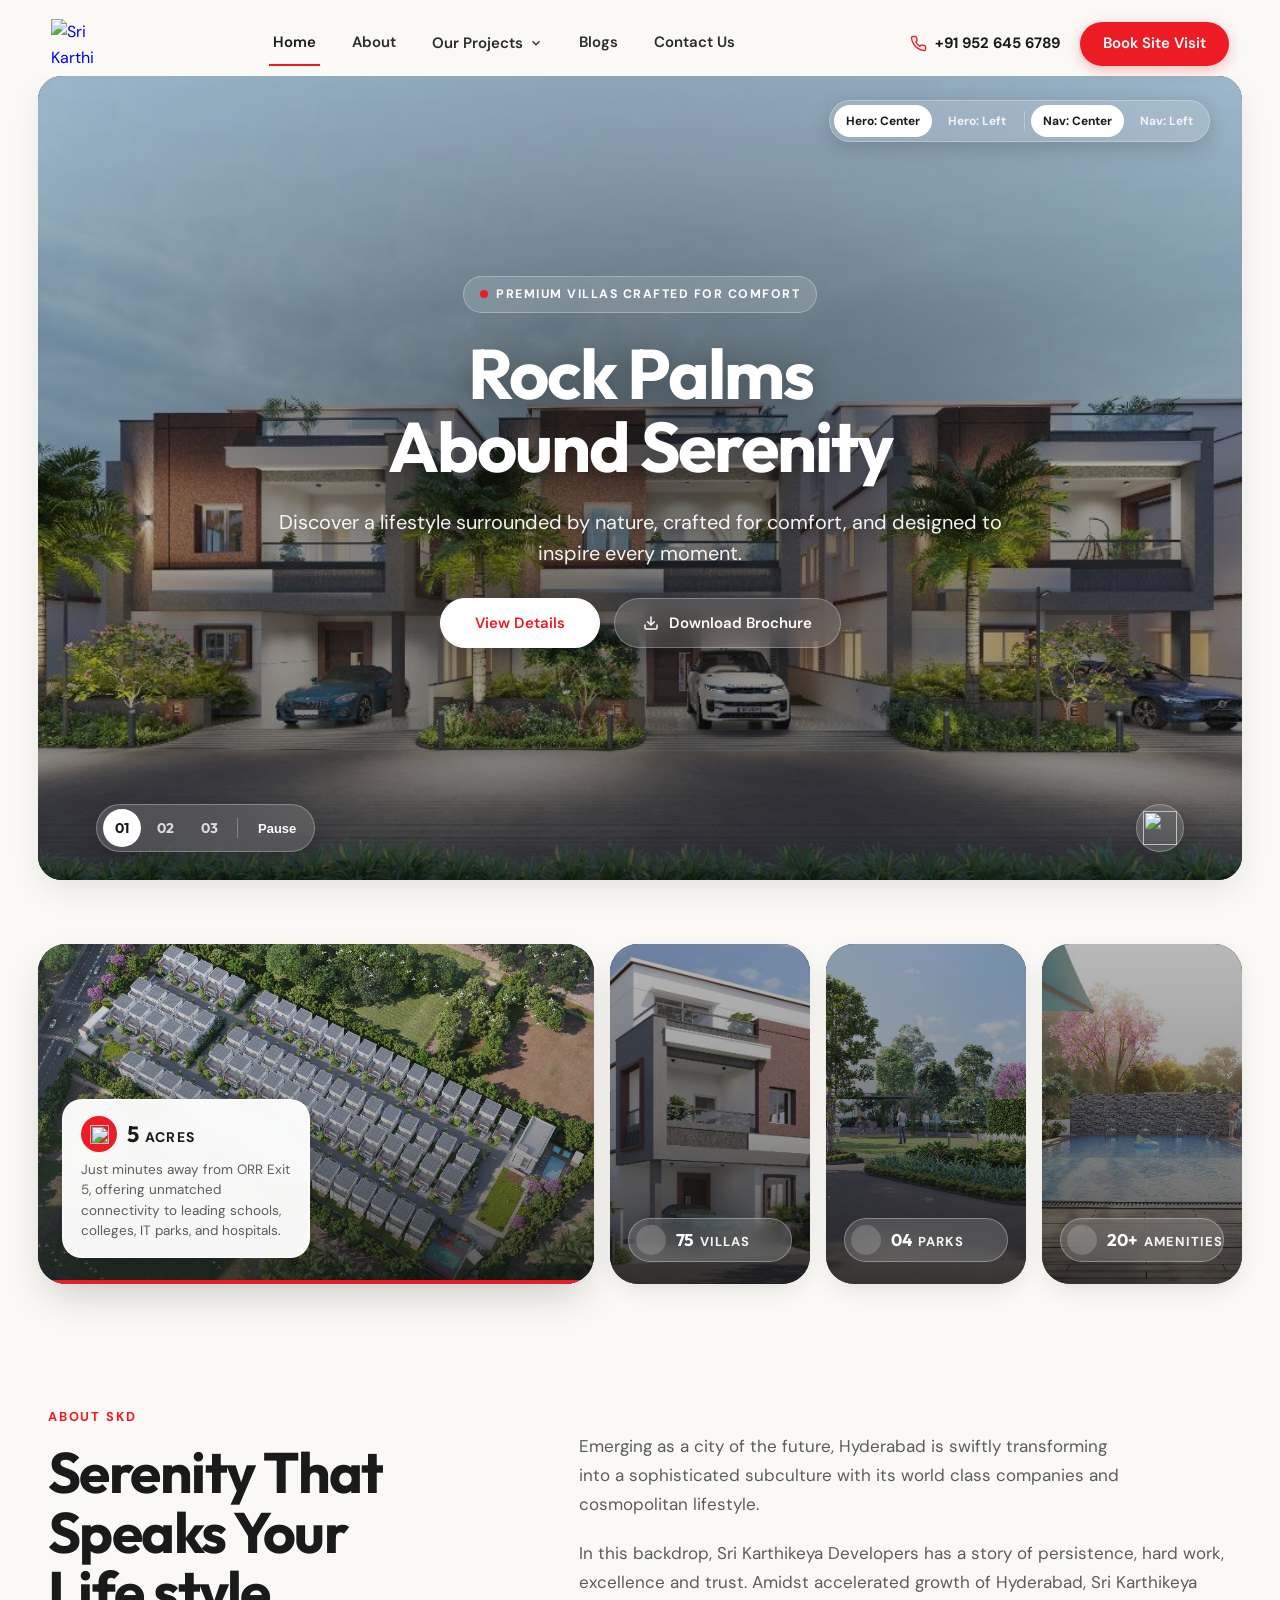
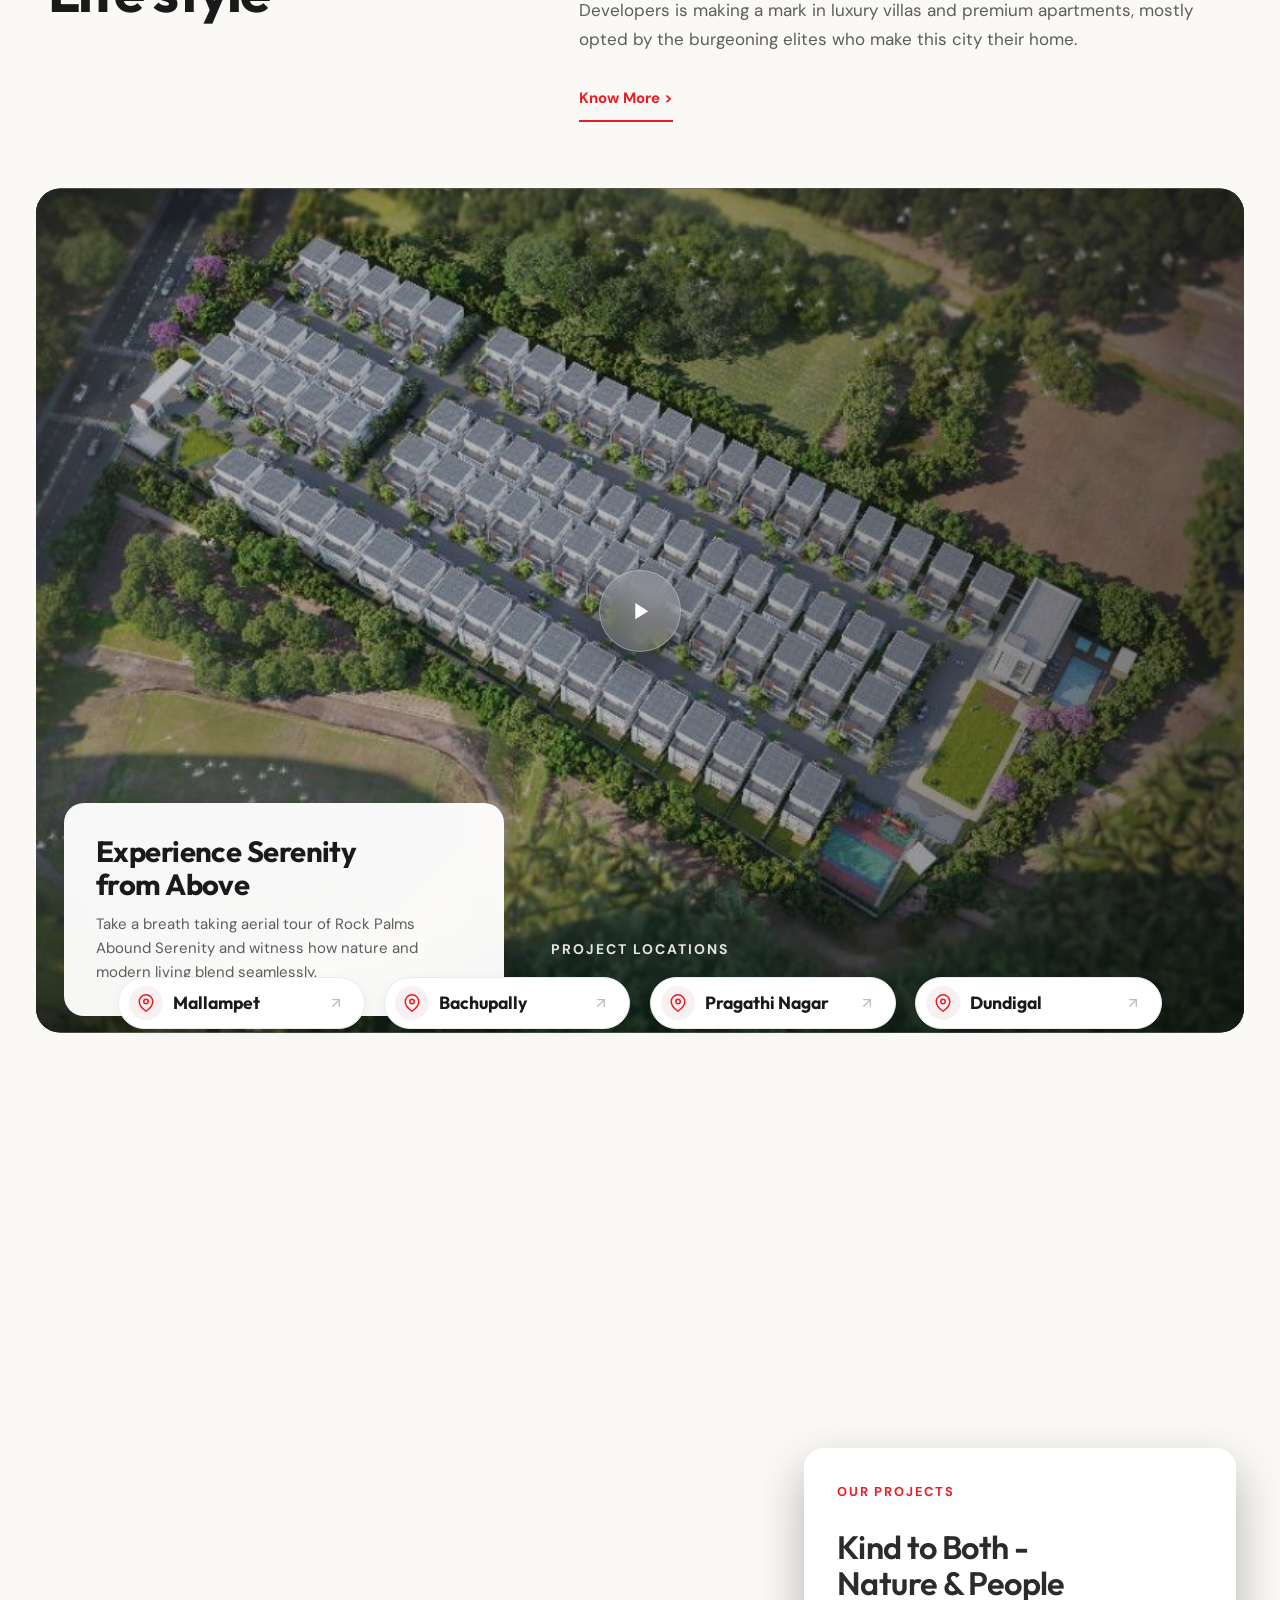
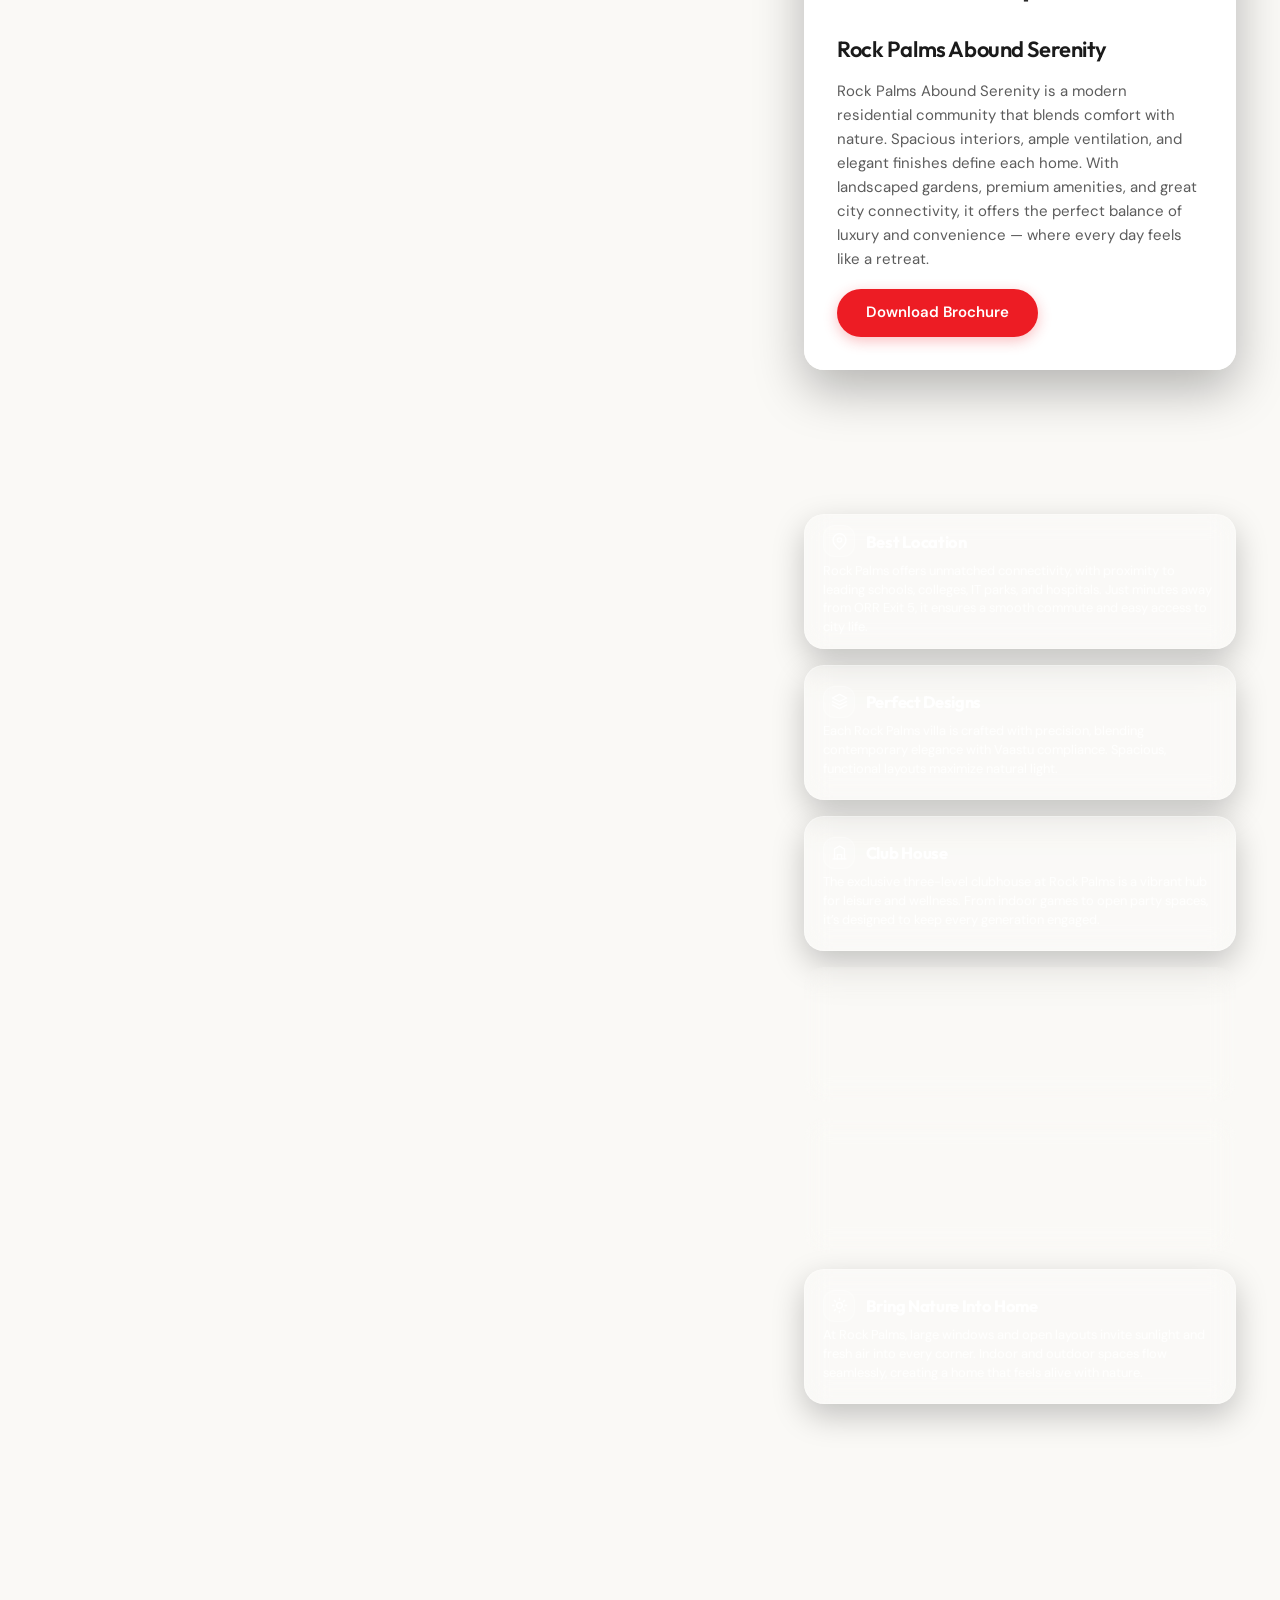
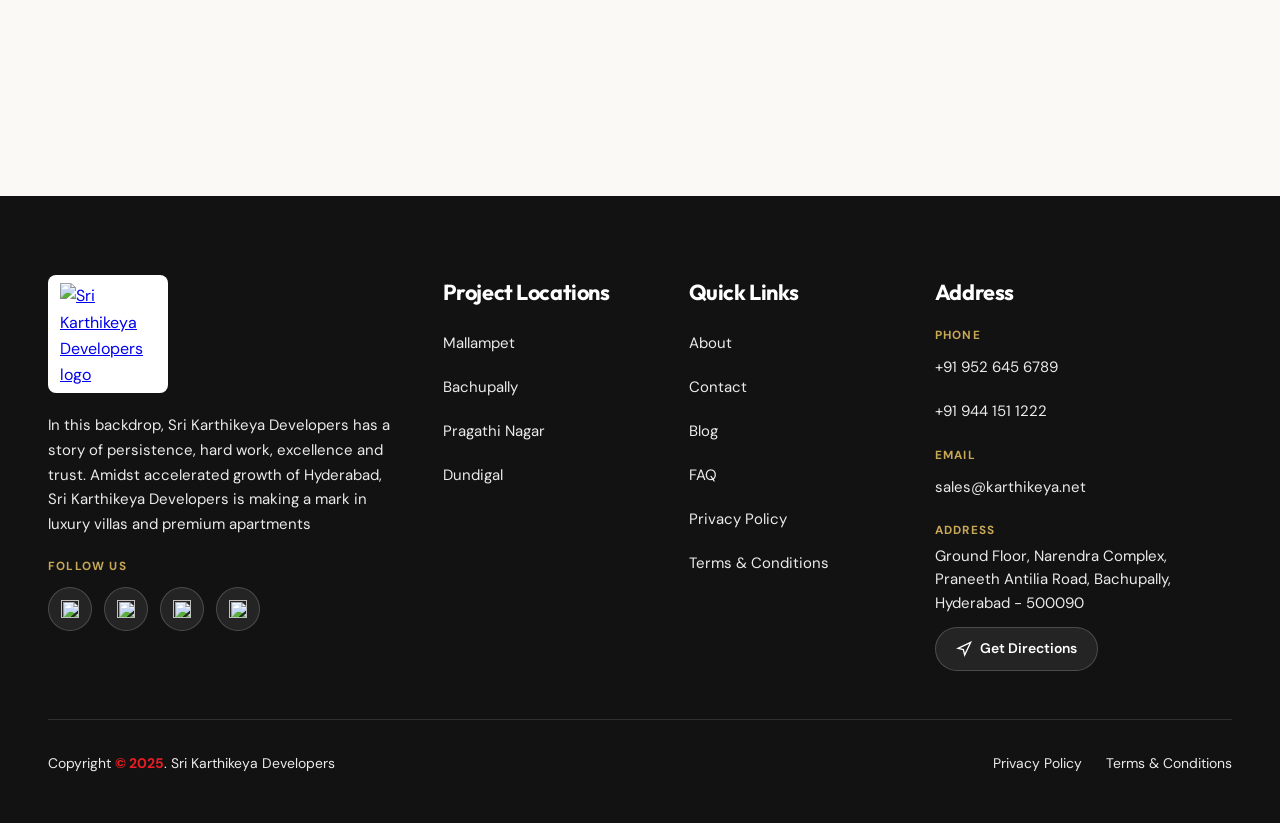
==== commit c965be6a: "Keep single expanded left image in homepage CTA section" ====
--- a/skd-m1/index.html
+++ b/skd-m1/index.html
@@ -1505,19 +1505,9 @@
                 <div class="cta-glass-thumb">
                   <img
                     src="assets/images/cta-dream-interior.jpg"
-                    alt="Architectural rendering of a luxury villa exterior at Rock Palms Abound Serenity"
-                    width="828"
-                    height="828"
-                    loading="lazy"
-                    decoding="async"
-                  >
-                </div>
-                <div class="cta-glass-thumb">
-                  <img
-                    src="assets/images/cta-dream-exterior.jpg"
-                    alt="Nighttime view of illuminated luxury villas at Rock Palms Abound Serenity"
-                    width="828"
-                    height="828"
+                    alt="Architectural rendering of The Club and manicured lawn at Rock Palms Abound Serenity"
+                    width="1024"
+                    height="576"
                     loading="lazy"
                     decoding="async"
                   >
--- a/skd-m1/styles.css
+++ b/skd-m1/styles.css
@@ -3129,21 +3129,19 @@
   box-shadow: 0 10px 26px rgba(199, 168, 86, 0.36);
 }
 
-/* Locked-In Villa Pair Width & Gap + Auto-Matched Height to Form Card */
+/* Single Expanded Visual Frame + Auto-Matched Height to Form Card */
 .cta-visual-pair {
   flex: 1;
   display: grid;
-  grid-template-columns: repeat(2, minmax(0, 1fr));
+  grid-template-columns: 1fr;
   align-items: stretch;
-  gap: 28px;
-  width: 78%;
+  width: 100%;
   max-width: 100%;
 }
 
 @media (max-width: 639px) {
   .cta-visual-pair {
     width: 100%;
-    gap: 16px;
   }
 }
 
